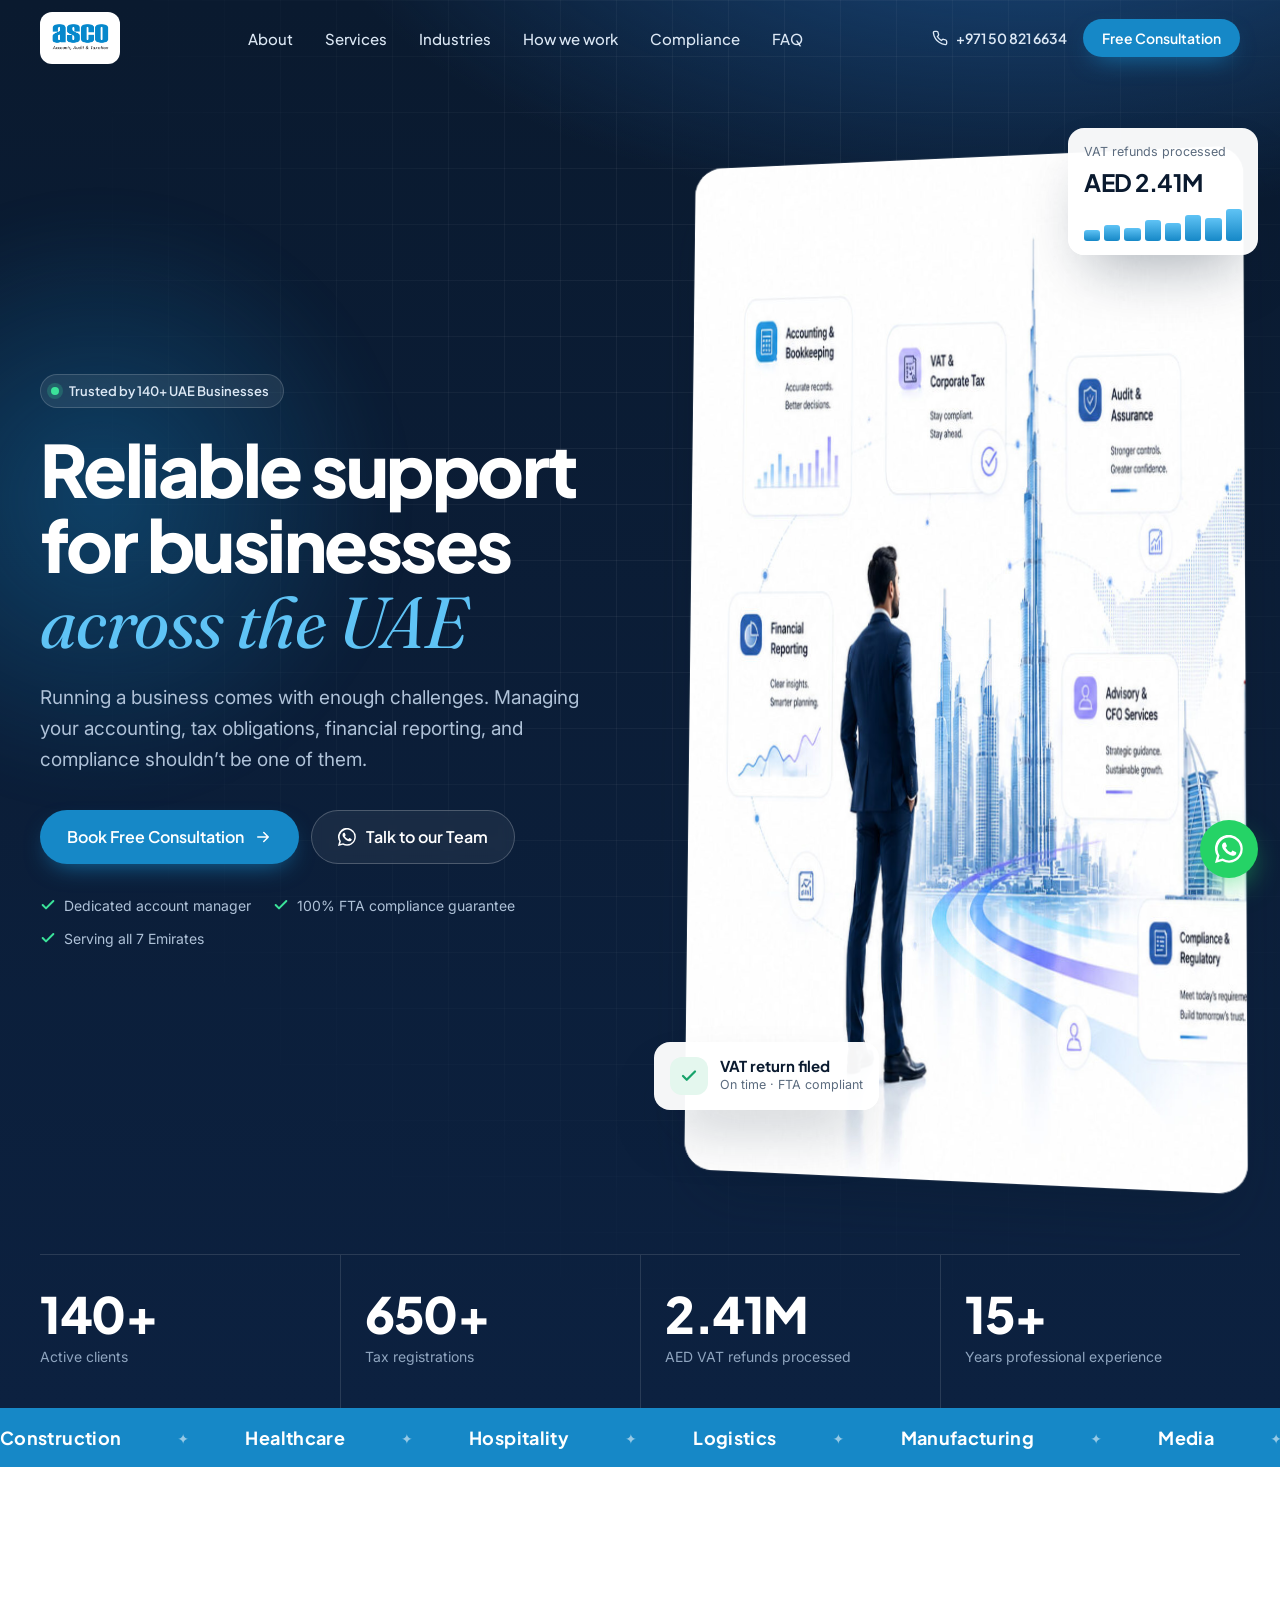
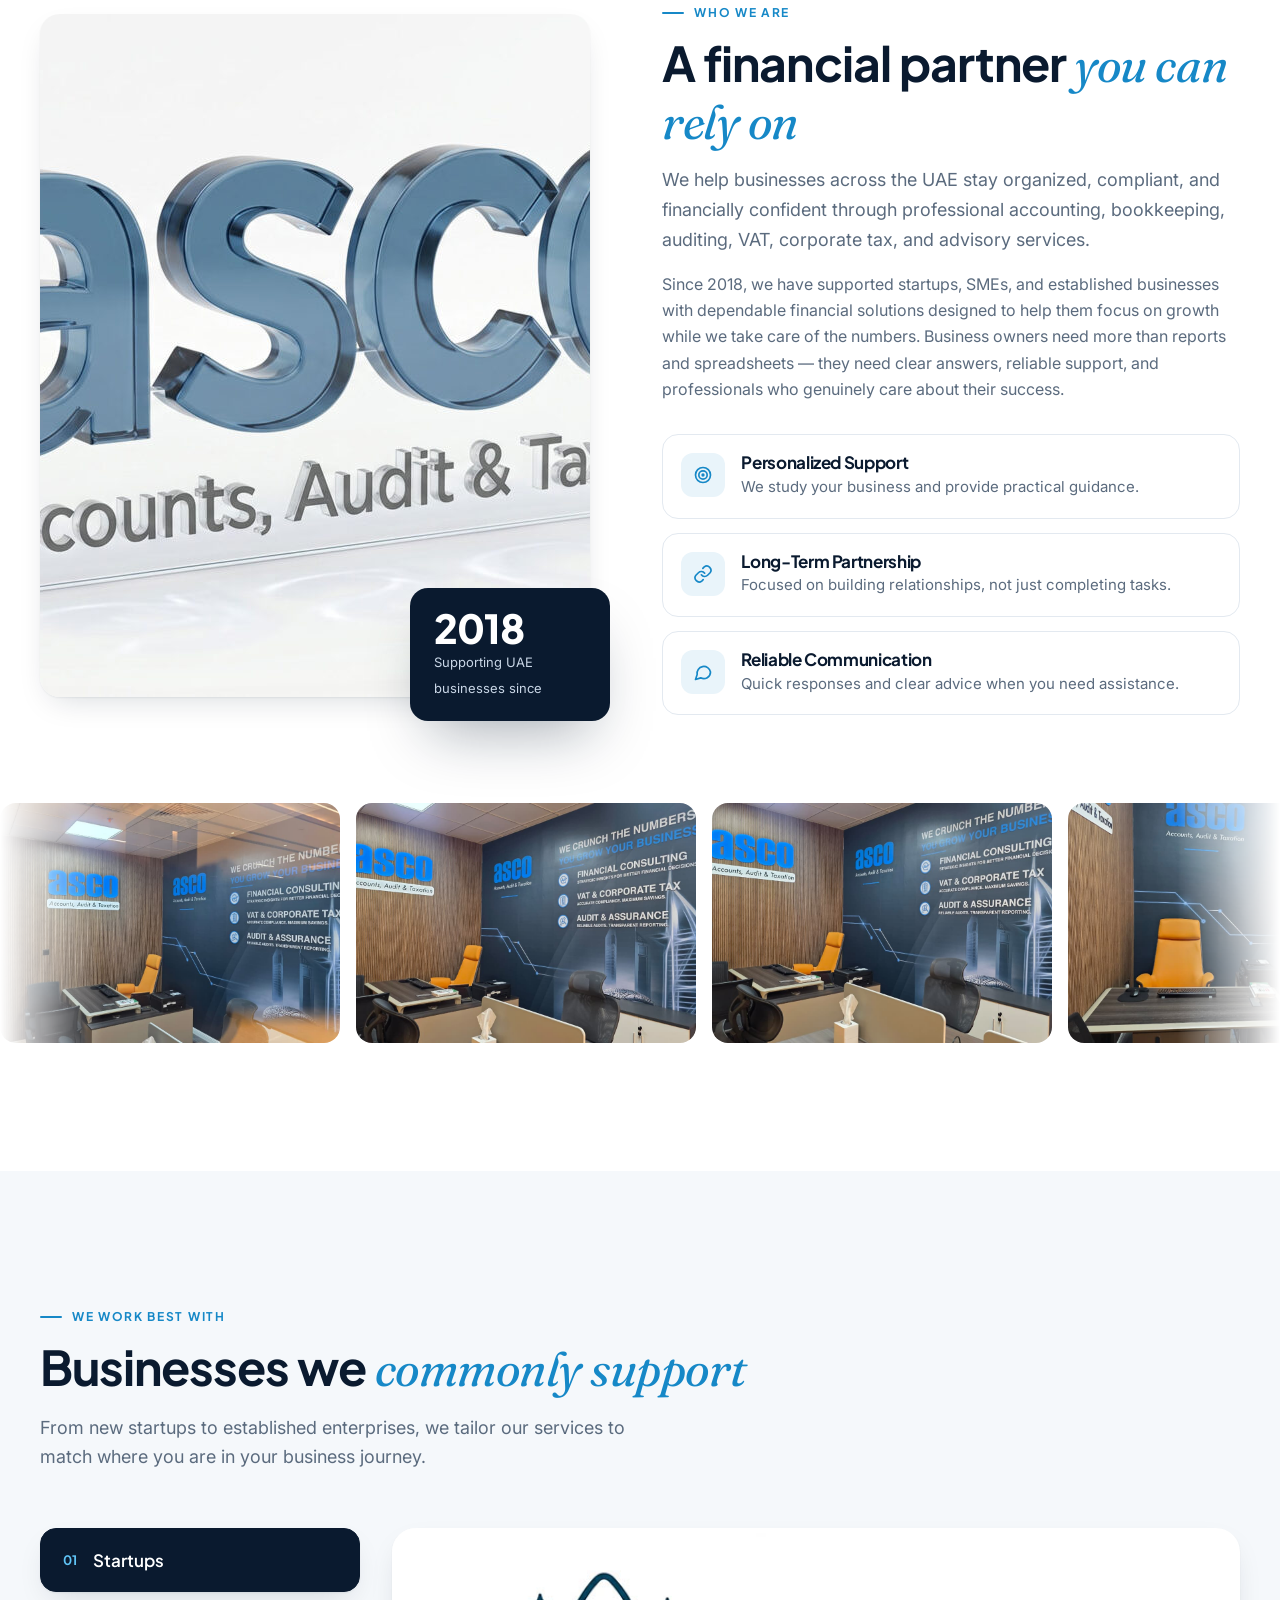
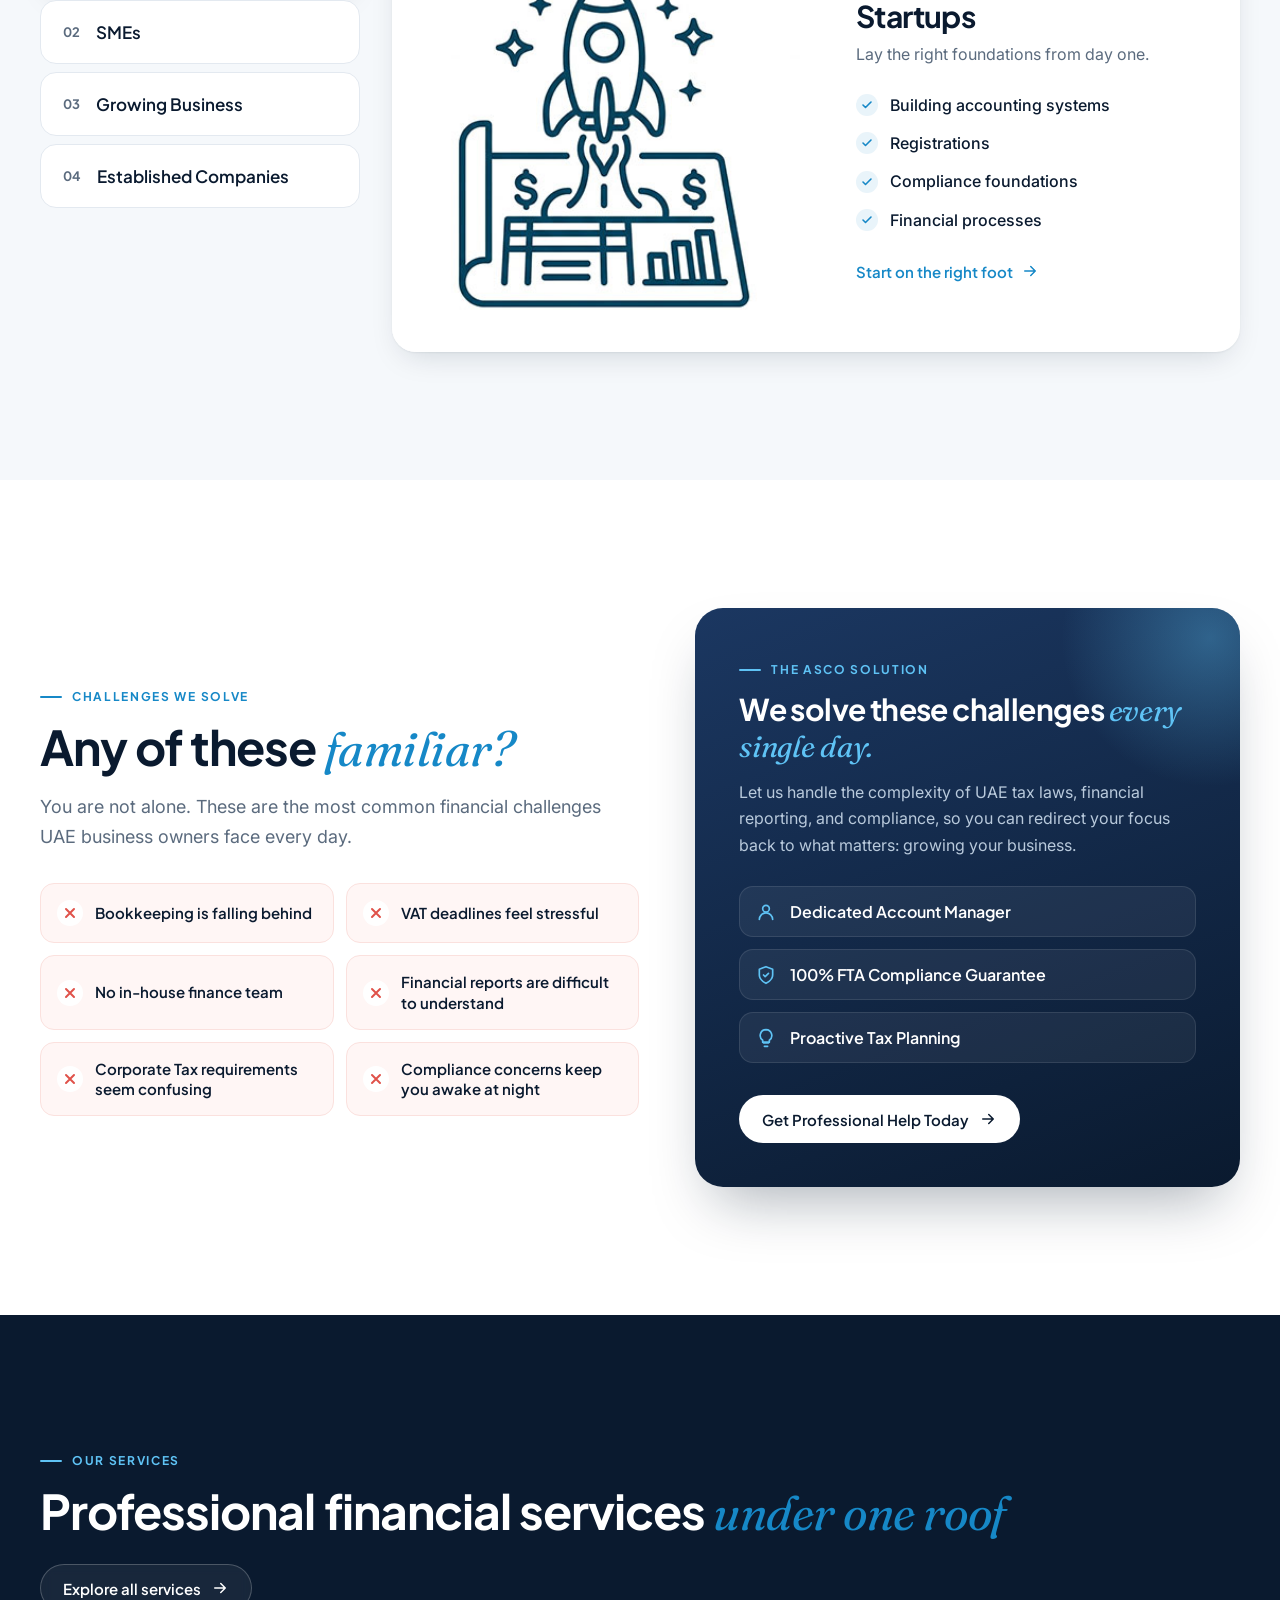
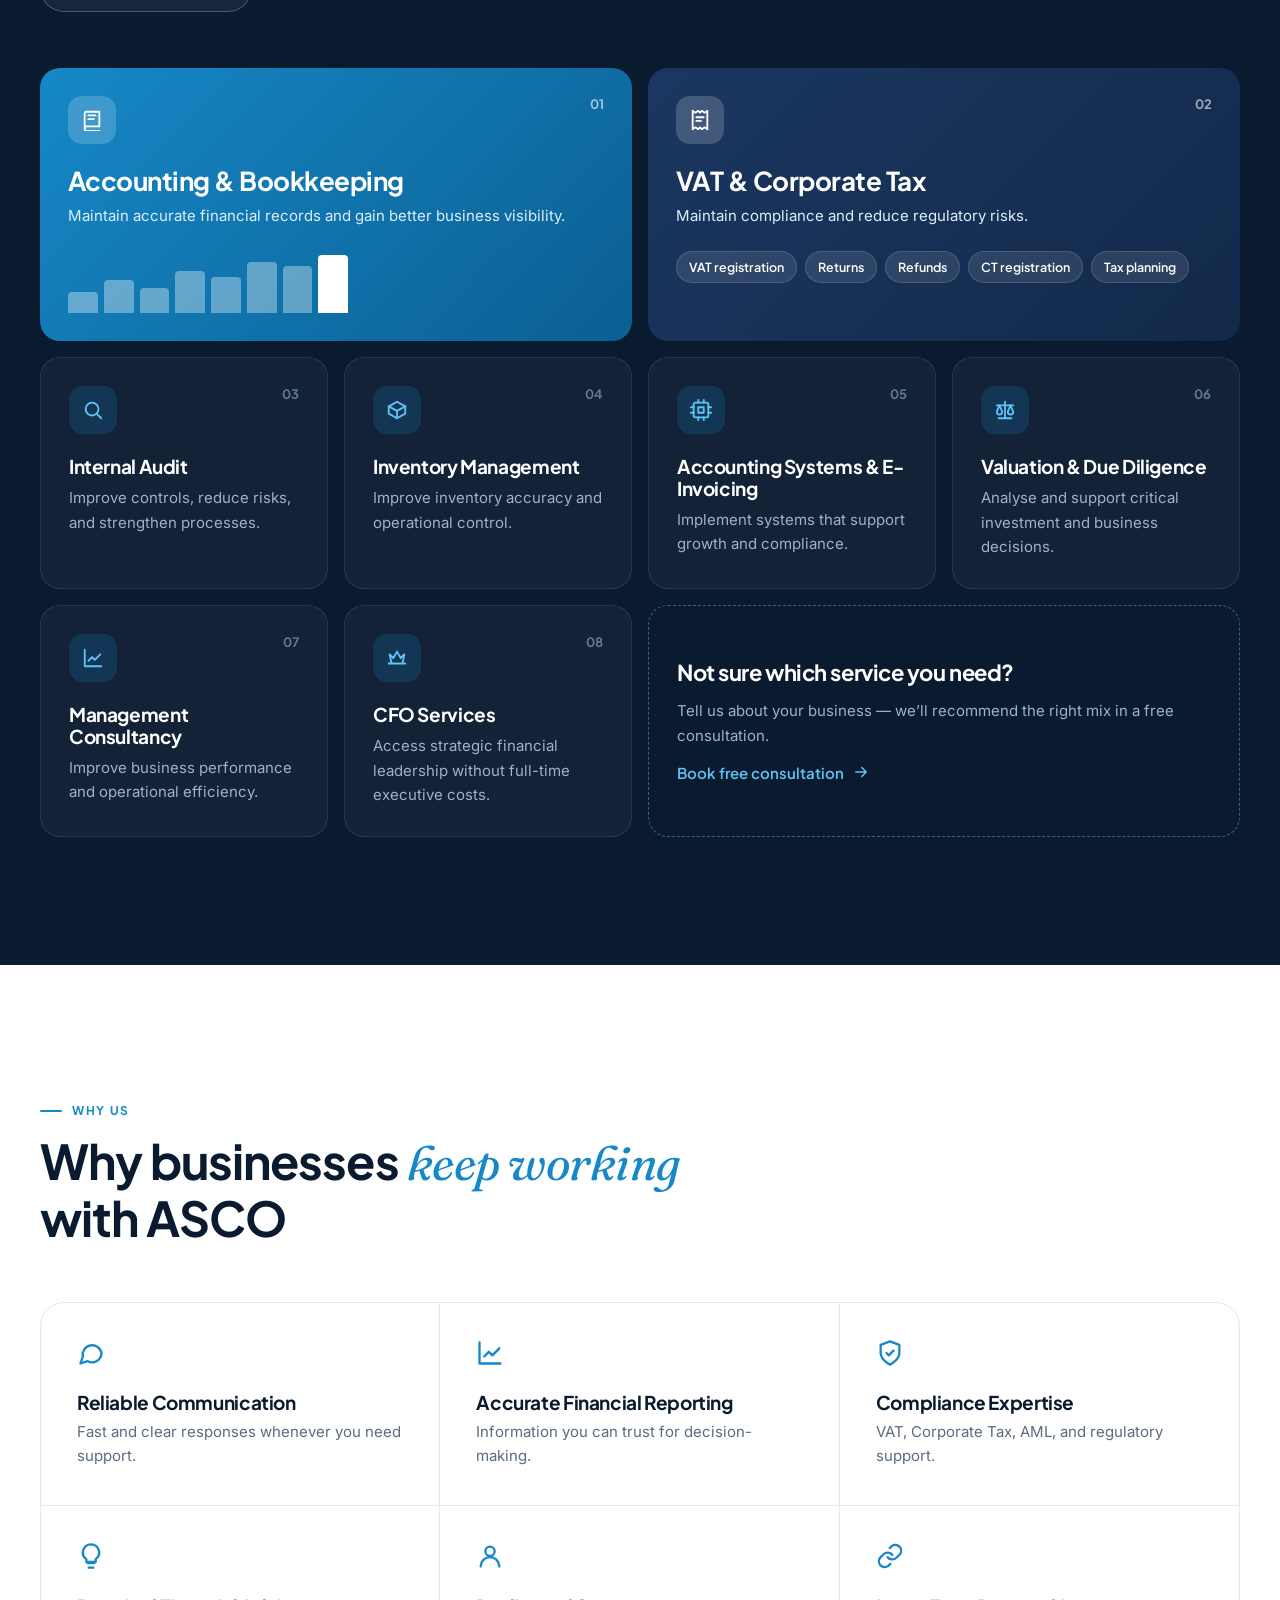
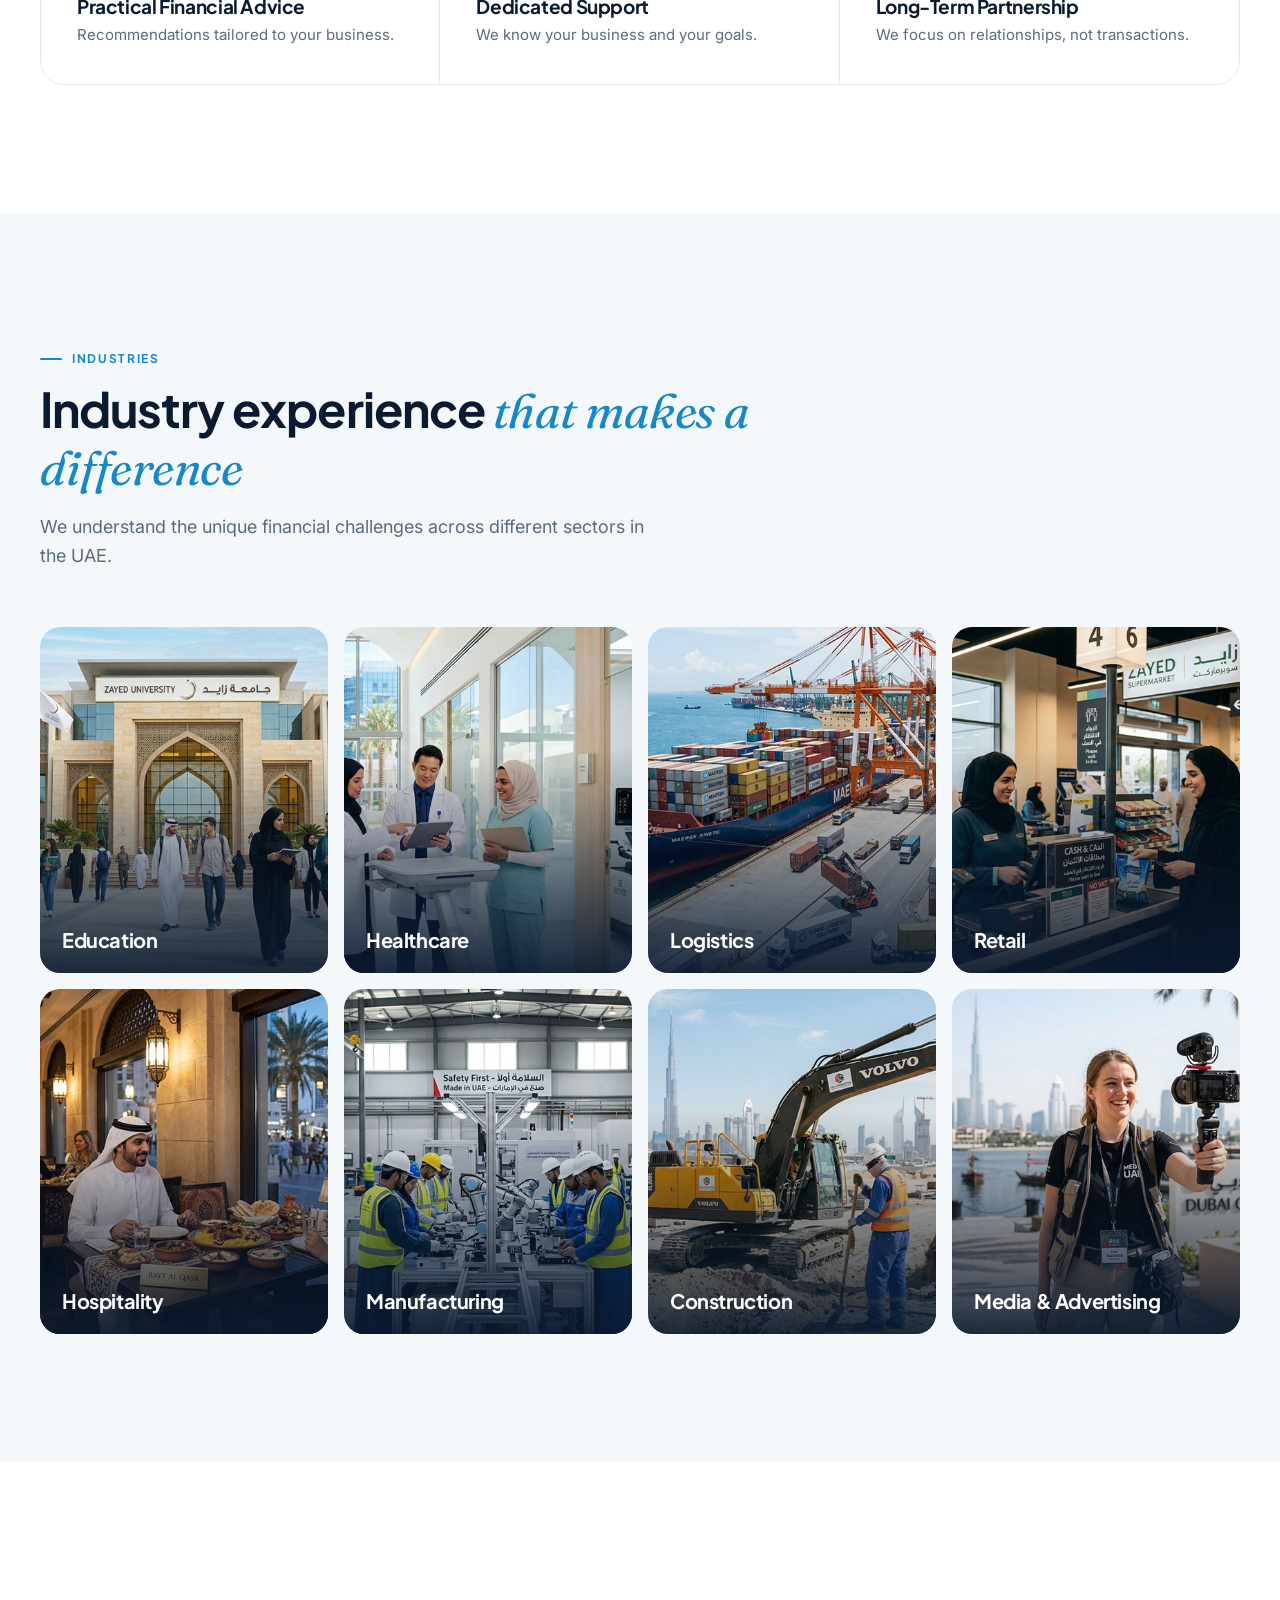
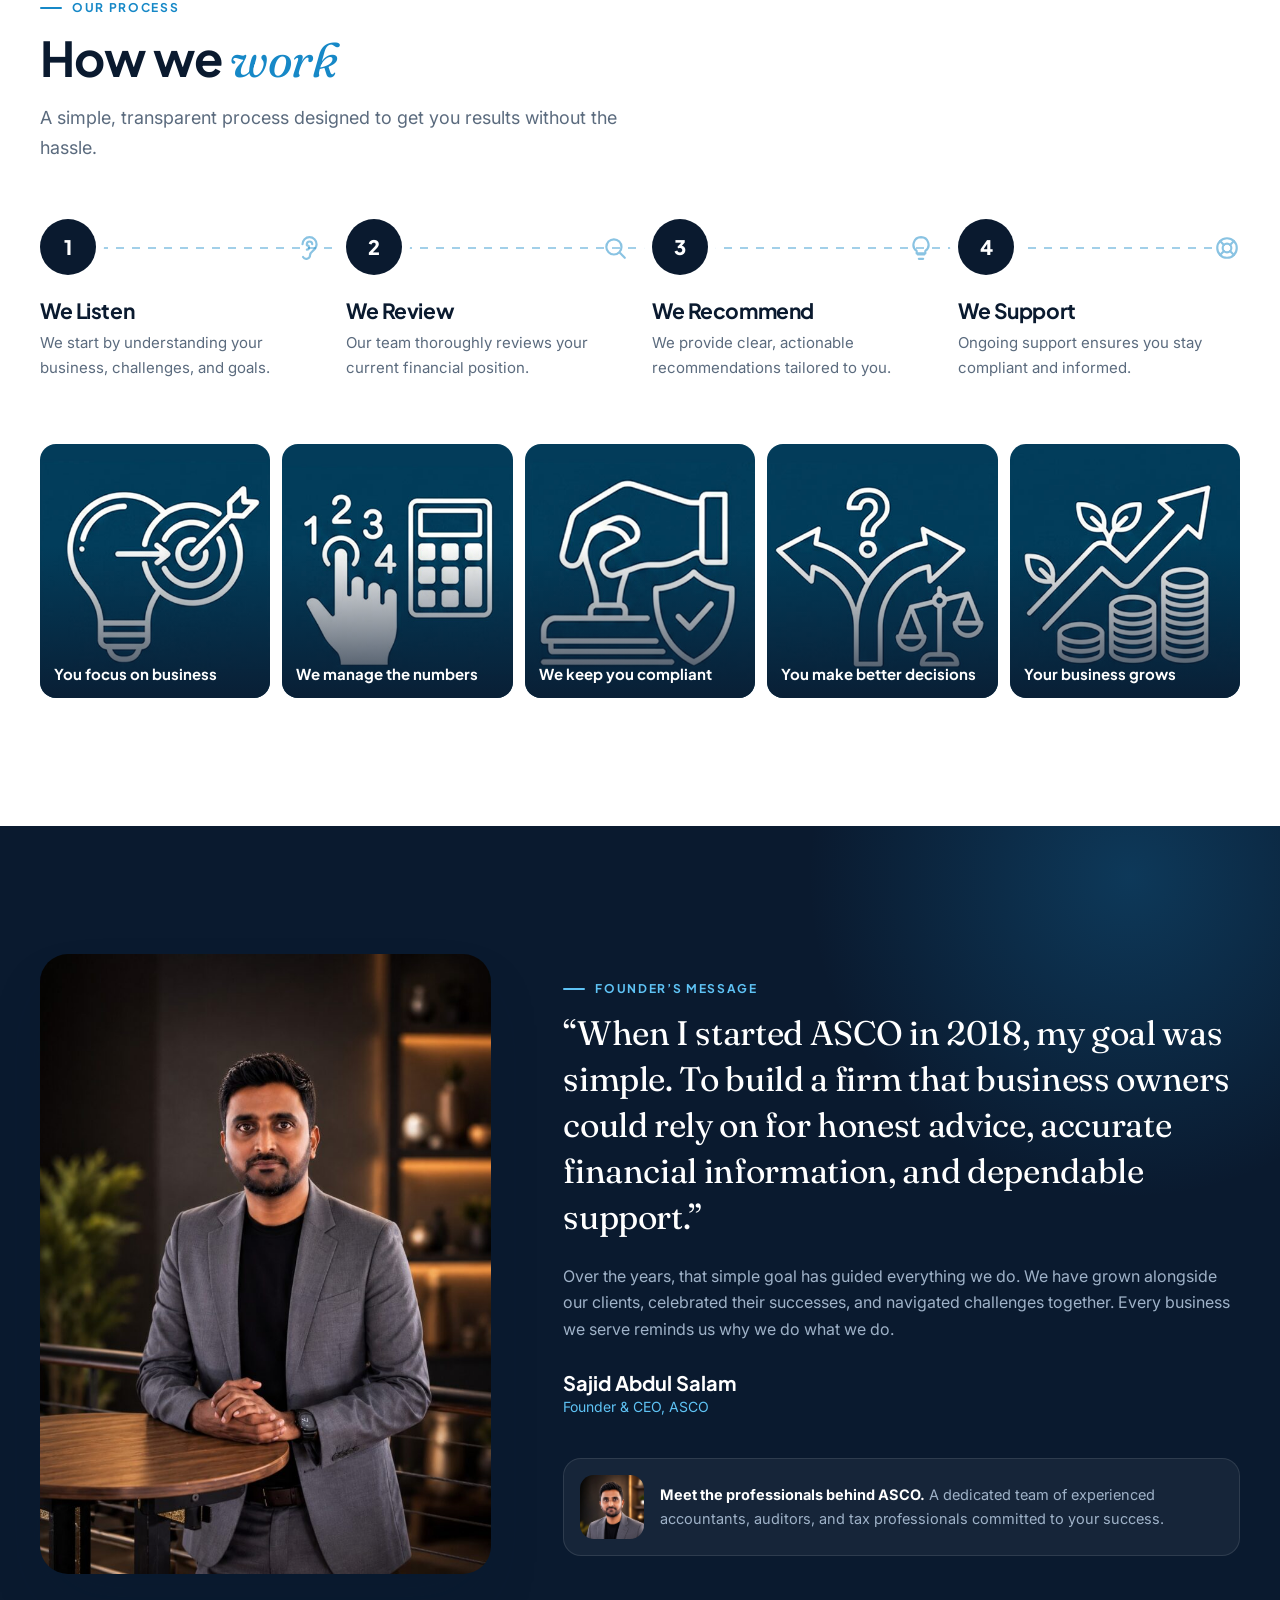
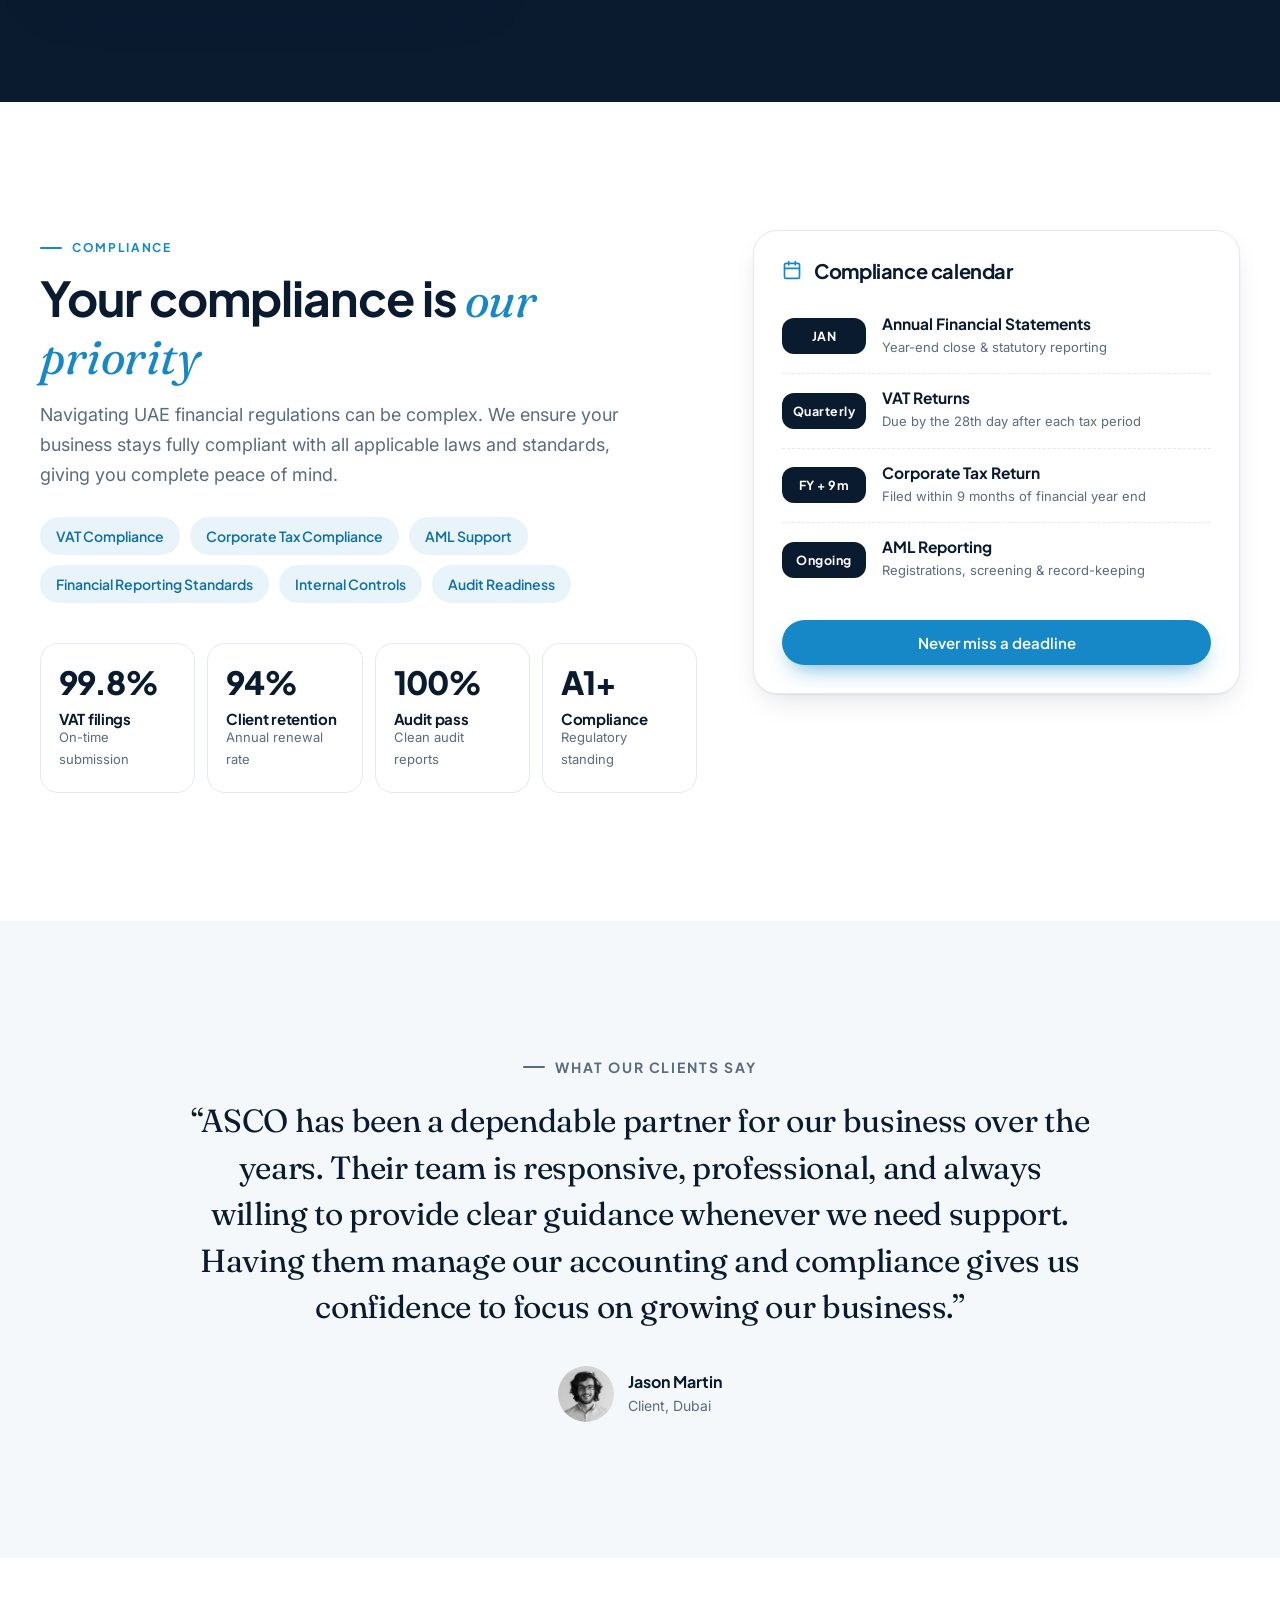
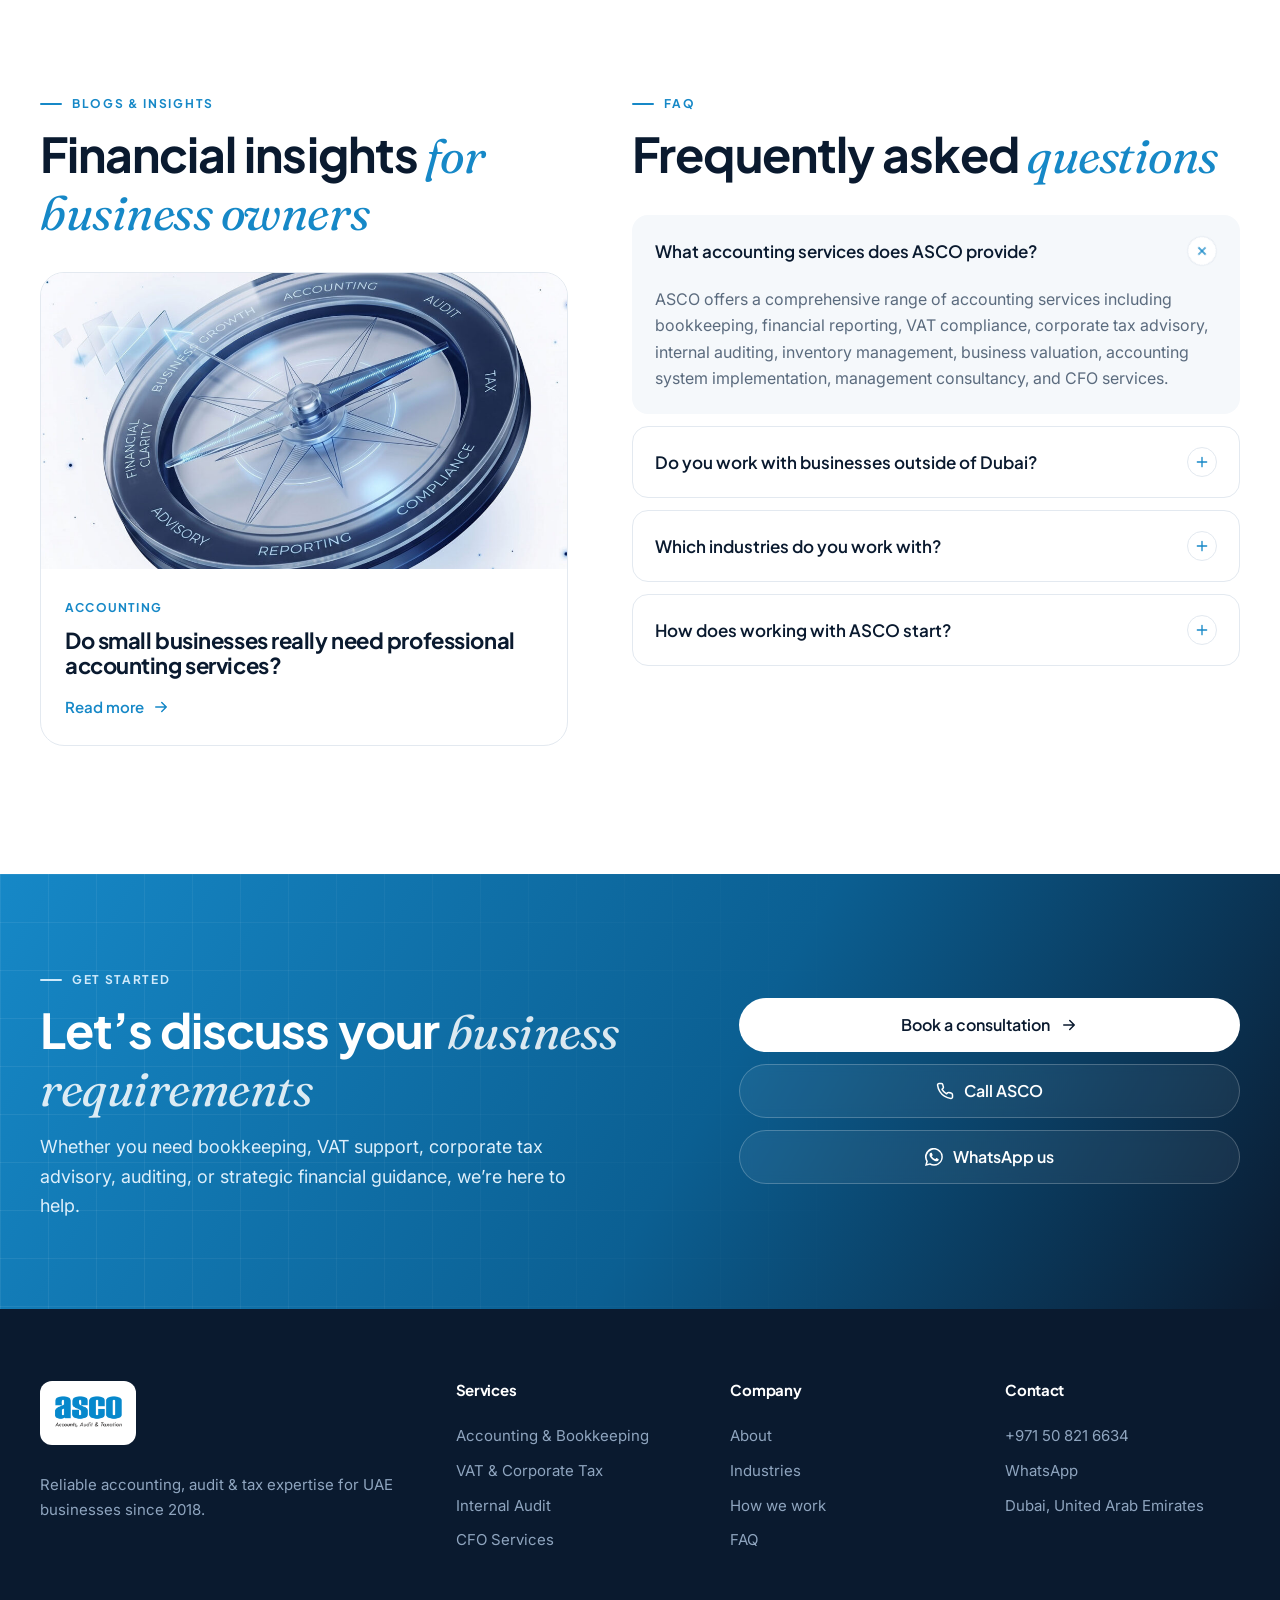
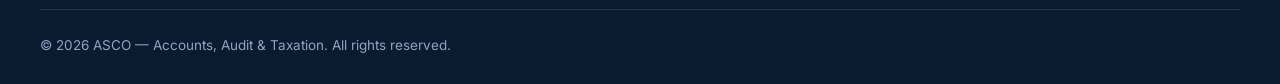
==== index.html @ a31a2485 "ASCO website redesign: initial static build Co-Authored-By: Claude Opus 5.5 <noreply@anthropic.com>" ====
<!doctype html>
<html lang="en">
<head>
<meta charset="utf-8">
<meta name="viewport" content="width=device-width, initial-scale=1">
<title>ASCO — Accounting, Audit &amp; Tax Experts for UAE Businesses</title>
<meta name="description" content="Trusted by 140+ UAE businesses since 2018. ASCO provides accounting, bookkeeping, auditing, VAT, corporate tax, CFO and advisory services across all seven Emirates.">
<meta property="og:title" content="ASCO — Accounting, Audit & Tax Experts for UAE Businesses">
<meta property="og:description" content="Accounting, bookkeeping, auditing, VAT, corporate tax and advisory services for UAE businesses since 2018.">
<meta property="og:image" content="assets/img/Reliable-1024x1024.jpg">
<meta name="theme-color" content="#0A1A2F">
<link rel="icon" href="assets/img/cropped-SQ-LOGO-270x270.png">
<link rel="preconnect" href="https://fonts.googleapis.com">
<link rel="preconnect" href="https://fonts.gstatic.com" crossorigin>
<link href="https://fonts.googleapis.com/css2?family=Fraunces:ital,opsz,wght@0,9..144,500;1,9..144,400;1,9..144,500&family=Inter:wght@400;500;600&family=Plus+Jakarta+Sans:wght@500;600;700;800&display=swap" rel="stylesheet">
<link rel="stylesheet" href="assets/css/styles.css">
<script type="application/ld+json">
{"@context":"https://schema.org","@type":"AccountingService","name":"ASCO — Accounts, Audit & Taxation","url":"https://ascoaudit.com/","logo":"https://ascoaudit.com/wp-content/uploads/2026/05/Asco-Logo.png","telephone":"+971508216634","foundingDate":"2018","areaServed":"United Arab Emirates","address":{"@type":"PostalAddress","addressLocality":"Dubai","addressCountry":"AE"},"founder":{"@type":"Person","name":"Sajid Abdul Salam"}}
</script>
</head>
<body>

<!-- Icon sprite -->
<svg width="0" height="0" style="position:absolute" aria-hidden="true">
  <defs>
    <symbol id="i-arrow" viewBox="0 0 24 24"><path d="M5 12h14M13 6l6 6-6 6"/></symbol>
    <symbol id="i-check" viewBox="0 0 24 24"><path d="M20 6 9 17l-5-5"/></symbol>
    <symbol id="i-x" viewBox="0 0 24 24"><path d="M18 6 6 18M6 6l12 12"/></symbol>
    <symbol id="i-phone" viewBox="0 0 24 24"><path d="M22 16.9v3a2 2 0 0 1-2.2 2 19.8 19.8 0 0 1-8.6-3.1 19.5 19.5 0 0 1-6-6A19.8 19.8 0 0 1 2.1 4.2 2 2 0 0 1 4.1 2h3a2 2 0 0 1 2 1.7c.1.9.4 1.8.7 2.7a2 2 0 0 1-.5 2.1L8 9.8a16 16 0 0 0 6 6l1.3-1.3a2 2 0 0 1 2.1-.4c.9.3 1.8.6 2.7.7a2 2 0 0 1 1.7 2z"/></symbol>
    <symbol id="i-book" viewBox="0 0 24 24"><path d="M4 19.5V5a2 2 0 0 1 2-2h14v16H6.5A2.5 2.5 0 0 0 4 21.5 2.5 2.5 0 0 0 6.5 24H20"/><path d="M8 7h8M8 11h6"/></symbol>
    <symbol id="i-search" viewBox="0 0 24 24"><circle cx="11" cy="11" r="7"/><path d="m21 21-4.3-4.3"/></symbol>
    <symbol id="i-receipt" viewBox="0 0 24 24"><path d="M4 2v20l3-2 3 2 2-2 2 2 3-2 3 2V2l-3 2-3-2-2 2-2-2-3 2z"/><path d="M8 9h8M8 13h5"/></symbol>
    <symbol id="i-box" viewBox="0 0 24 24"><path d="M21 8 12 3 3 8v8l9 5 9-5z"/><path d="m3 8 9 5 9-5M12 13v8"/></symbol>
    <symbol id="i-cpu" viewBox="0 0 24 24"><rect x="4" y="4" width="16" height="16" rx="2"/><rect x="9" y="9" width="6" height="6"/><path d="M9 1v3M15 1v3M9 20v3M15 20v3M1 9h3M1 15h3M20 9h3M20 15h3"/></symbol>
    <symbol id="i-scale" viewBox="0 0 24 24"><path d="M12 3v18M5 21h14M3 7h18"/><path d="m6 7-3 7a3 3 0 0 0 6 0zM18 7l-3 7a3 3 0 0 0 6 0z"/></symbol>
    <symbol id="i-chart" viewBox="0 0 24 24"><path d="M3 3v18h18"/><path d="m7 15 4-4 3 3 6-6"/></symbol>
    <symbol id="i-crown" viewBox="0 0 24 24"><path d="M3 18h18M4 8l4 4 4-7 4 7 4-4-2 10H6z"/></symbol>
    <symbol id="i-chat" viewBox="0 0 24 24"><path d="M21 12a8 8 0 0 1-11.8 7L3 21l2-6A8 8 0 1 1 21 12z"/></symbol>
    <symbol id="i-target" viewBox="0 0 24 24"><circle cx="12" cy="12" r="9"/><circle cx="12" cy="12" r="5"/><circle cx="12" cy="12" r="1"/></symbol>
    <symbol id="i-shield" viewBox="0 0 24 24"><path d="M12 22s8-4 8-10V5l-8-3-8 3v7c0 6 8 10 8 10z"/><path d="m9 12 2 2 4-4"/></symbol>
    <symbol id="i-bulb" viewBox="0 0 24 24"><path d="M9 18h6M10 22h4M12 2a7 7 0 0 0-4 12.7V17h8v-2.3A7 7 0 0 0 12 2z"/></symbol>
    <symbol id="i-user" viewBox="0 0 24 24"><circle cx="12" cy="8" r="4"/><path d="M4 21a8 8 0 0 1 16 0"/></symbol>
    <symbol id="i-link" viewBox="0 0 24 24"><path d="M10 13a5 5 0 0 0 7.5.5l3-3a5 5 0 0 0-7-7l-1.7 1.7"/><path d="M14 11a5 5 0 0 0-7.5-.5l-3 3a5 5 0 0 0 7 7l1.7-1.7"/></symbol>
    <symbol id="i-ear" viewBox="0 0 24 24"><path d="M6 8.5a6.5 6.5 0 1 1 13 0c0 6-6 6-6 10a3.5 3.5 0 0 1-6.5 1.8"/><path d="M15 8.5a2.5 2.5 0 0 0-5 0v1a2 2 0 1 1 0 4"/></symbol>
    <symbol id="i-life" viewBox="0 0 24 24"><circle cx="12" cy="12" r="9"/><circle cx="12" cy="12" r="4"/><path d="m5.6 5.6 3.6 3.6M14.8 14.8l3.6 3.6M14.8 9.2l3.6-3.6M5.6 18.4l3.6-3.6"/></symbol>
    <symbol id="i-calendar" viewBox="0 0 24 24"><rect x="3" y="4" width="18" height="18" rx="2"/><path d="M16 2v4M8 2v4M3 10h18"/></symbol>
    <symbol id="i-plus" viewBox="0 0 24 24"><path d="M12 5v14M5 12h14"/></symbol>
    <symbol id="i-whatsapp" viewBox="0 0 24 24"><path fill="currentColor" stroke="none" d="M17.5 14.4c-.3-.1-1.8-.9-2-1-.3-.1-.5-.1-.7.1-.2.3-.8 1-.9 1.2-.2.2-.3.2-.6.1a8.2 8.2 0 0 1-4.1-3.6c-.3-.5.3-.5.9-1.6.1-.2 0-.4 0-.5l-.9-2.2c-.2-.6-.5-.5-.7-.5h-.6a1.1 1.1 0 0 0-.8.4 3.4 3.4 0 0 0-1.1 2.5 5.9 5.9 0 0 0 1.2 3.1 13.5 13.5 0 0 0 5.2 4.6c1.9.8 2.7.9 3.6.8a3.1 3.1 0 0 0 2-1.4 2.5 2.5 0 0 0 .2-1.4c-.1-.2-.3-.3-.6-.4zM12 21.8a9.8 9.8 0 0 1-5-1.4l-.4-.2-3.7 1 1-3.6-.2-.4A9.8 9.8 0 1 1 12 21.8zm8.4-18.2A11.8 11.8 0 0 0 1.7 17.8L0 24l6.4-1.7A11.8 11.8 0 0 0 23.8 12a11.7 11.7 0 0 0-3.4-8.4z"/></symbol>
  </defs>
</svg>

<a class="skip" href="#main">Skip to content</a>

<!-- ============ NAV ============ -->
<header class="nav" id="nav">
  <div class="container nav__inner">
    <a href="#top" class="nav__logo" aria-label="ASCO home"><img src="assets/img/Asco-Logo.png" alt="ASCO — Accounts, Audit &amp; Taxation" width="120" height="84"></a>
    <nav class="nav__links" aria-label="Primary">
      <a href="#about">About</a>
      <a href="#services">Services</a>
      <a href="#industries">Industries</a>
      <a href="#process">How we work</a>
      <a href="#compliance">Compliance</a>
      <a href="#faq">FAQ</a>
    </nav>
    <div class="nav__cta">
      <a href="tel:+971508216634" class="nav__phone"><svg class="ic"><use href="#i-phone"/></svg>+971 50 821 6634</a>
      <a href="#contact" class="btn btn--primary btn--sm">Free Consultation</a>
      <button class="nav__burger" aria-label="Open menu" aria-expanded="false" aria-controls="mobileMenu"><span></span><span></span></button>
    </div>
  </div>
  <div class="mobile-menu" id="mobileMenu" hidden>
    <a href="#about">About</a><a href="#services">Services</a><a href="#industries">Industries</a><a href="#process">How we work</a><a href="#compliance">Compliance</a><a href="#faq">FAQ</a>
    <a href="#contact" class="btn btn--primary">Book Free Consultation</a>
  </div>
</header>

<main id="main">

<!-- ============ HERO ============ -->
<section class="hero" id="top">
  <div class="hero__glow" aria-hidden="true"></div>
  <div class="hero__grid" aria-hidden="true"></div>
  <div class="container hero__inner">
    <div class="hero__copy">
      <span class="pill pill--dark"><span class="pill__dot"></span>Trusted by 140+ UAE Businesses</span>
      <h1 class="hero__title">Reliable support for businesses <em>across the UAE</em></h1>
      <p class="hero__lead">Running a business comes with enough challenges. Managing your accounting, tax obligations, financial reporting, and compliance shouldn’t be one of them.</p>
      <div class="hero__actions">
        <a href="#contact" class="btn btn--primary btn--lg">Book Free Consultation <svg class="ic"><use href="#i-arrow"/></svg></a>
        <a href="https://wa.me/971508216634" class="btn btn--ghost btn--lg" target="_blank" rel="noopener"><svg class="ic ic--fill"><use href="#i-whatsapp"/></svg>Talk to our Team</a>
      </div>
      <ul class="hero__ticks">
        <li><svg class="ic"><use href="#i-check"/></svg>Dedicated account manager</li>
        <li><svg class="ic"><use href="#i-check"/></svg>100% FTA compliance guarantee</li>
        <li><svg class="ic"><use href="#i-check"/></svg>Serving all 7 Emirates</li>
      </ul>
    </div>
    <div class="hero__visual">
      <div class="hero__frame">
        <img src="assets/img/Reliable-1024x1024.jpg" alt="ASCO services — accounting, VAT & corporate tax, audit, reporting, advisory and compliance — around the Dubai skyline" width="1024" height="1024">
      </div>
      <div class="float-card float-card--a">
        <span class="float-card__icon float-card__icon--green"><svg class="ic"><use href="#i-check"/></svg></span>
        <div><strong>VAT return filed</strong><small>On time · FTA compliant</small></div>
      </div>
      <div class="float-card float-card--b">
        <small>VAT refunds processed</small>
        <strong class="float-card__big">AED 2.41M</strong>
        <div class="spark" aria-hidden="true"><i style="--h:30%"></i><i style="--h:45%"></i><i style="--h:38%"></i><i style="--h:60%"></i><i style="--h:52%"></i><i style="--h:74%"></i><i style="--h:68%"></i><i style="--h:92%"></i></div>
      </div>
    </div>
  </div>

  <div class="container">
    <dl class="stats">
      <div class="stat"><dt>Active clients</dt><dd><span data-count="140">140</span>+</dd></div>
      <div class="stat"><dt>Tax registrations</dt><dd><span data-count="650">650</span>+</dd></div>
      <div class="stat"><dt>AED VAT refunds processed</dt><dd><span data-count="2.41" data-decimals="2">2.41</span>M</dd></div>
      <div class="stat"><dt>Years professional experience</dt><dd><span data-count="15">15</span>+</dd></div>
    </dl>
  </div>
</section>

<!-- ============ MARQUEE ============ -->
<div class="marquee" aria-label="Industries we serve">
  <div class="marquee__track">
    <span>Construction</span><span>Healthcare</span><span>Hospitality</span><span>Logistics</span><span>Manufacturing</span><span>Media</span><span>Retail</span><span>Education</span>
    <span aria-hidden="true">Construction</span><span aria-hidden="true">Healthcare</span><span aria-hidden="true">Hospitality</span><span aria-hidden="true">Logistics</span><span aria-hidden="true">Manufacturing</span><span aria-hidden="true">Media</span><span aria-hidden="true">Retail</span><span aria-hidden="true">Education</span>
  </div>
</div>

<!-- ============ ABOUT ============ -->
<section class="section" id="about">
  <div class="container about">
    <div class="about__media reveal">
      <img class="about__main" src="assets/img/Asco-3d-1024x683.jpg" alt="ASCO office" width="1024" height="683" loading="lazy">
      <div class="about__badge"><strong>2018</strong><span>Supporting UAE businesses since</span></div>
    </div>
    <div class="about__copy reveal">
      <span class="eyebrow">Who we are</span>
      <h2 class="h2">A financial partner <em>you can rely on</em></h2>
      <p class="lead">We help businesses across the UAE stay organized, compliant, and financially confident through professional accounting, bookkeeping, auditing, VAT, corporate tax, and advisory services.</p>
      <p>Since 2018, we have supported startups, SMEs, and established businesses with dependable financial solutions designed to help them focus on growth while we take care of the numbers. Business owners need more than reports and spreadsheets — they need clear answers, reliable support, and professionals who genuinely care about their success.</p>
      <ul class="pillars">
        <li><span class="pillars__ic"><svg class="ic"><use href="#i-target"/></svg></span><div><h3>Personalized Support</h3><p>We study your business and provide practical guidance.</p></div></li>
        <li><span class="pillars__ic"><svg class="ic"><use href="#i-link"/></svg></span><div><h3>Long-Term Partnership</h3><p>Focused on building relationships, not just completing tasks.</p></div></li>
        <li><span class="pillars__ic"><svg class="ic"><use href="#i-chat"/></svg></span><div><h3>Reliable Communication</h3><p>Quick responses and clear advice when you need assistance.</p></div></li>
      </ul>
    </div>
  </div>

  <div class="gallery" aria-label="Inside the ASCO office">
    <div class="gallery__track">
      <img src="assets/img/Asco-UAE-Accountancy-Office-9.jpeg" alt="ASCO UAE accountancy office" loading="lazy">
      <img src="assets/img/Asco-UAE-Accountancy-Office-11.jpeg" alt="ASCO UAE accountancy office" loading="lazy">
      <img src="assets/img/Asco-UAE-Accountancy-Office-13.jpeg" alt="ASCO UAE accountancy office" loading="lazy">
      <img src="assets/img/Asco-UAE-Accountancy-Office-1.jpeg" alt="ASCO UAE accountancy office" loading="lazy">
      <img src="assets/img/Asco-UAE-Accountancy-Office-2.jpeg" alt="ASCO UAE accountancy office" loading="lazy">
      <img src="assets/img/Asco-UAE-Accountancy-Office-4.jpeg" alt="ASCO UAE accountancy office" loading="lazy">
      <img src="assets/img/Asco-UAE-Accountancy-Office-5.jpeg" alt="ASCO UAE accountancy office" loading="lazy">
      <img src="assets/img/Asco-UAE-Accountancy-Office-6.jpeg" alt="ASCO UAE accountancy office" loading="lazy">
      <img src="assets/img/Asco-UAE-Accountancy-Office-9.jpeg" alt="" aria-hidden="true" loading="lazy">
      <img src="assets/img/Asco-UAE-Accountancy-Office-11.jpeg" alt="" aria-hidden="true" loading="lazy">
      <img src="assets/img/Asco-UAE-Accountancy-Office-13.jpeg" alt="" aria-hidden="true" loading="lazy">
      <img src="assets/img/Asco-UAE-Accountancy-Office-1.jpeg" alt="" aria-hidden="true" loading="lazy">
      <img src="assets/img/Asco-UAE-Accountancy-Office-2.jpeg" alt="" aria-hidden="true" loading="lazy">
      <img src="assets/img/Asco-UAE-Accountancy-Office-4.jpeg" alt="" aria-hidden="true" loading="lazy">
      <img src="assets/img/Asco-UAE-Accountancy-Office-5.jpeg" alt="" aria-hidden="true" loading="lazy">
      <img src="assets/img/Asco-UAE-Accountancy-Office-6.jpeg" alt="" aria-hidden="true" loading="lazy">
    </div>
  </div>
</section>

<!-- ============ STAGES (tabs) ============ -->
<section class="section section--tint" id="stages">
  <div class="container">
    <div class="section-head reveal">
      <span class="eyebrow">We work best with</span>
      <h2 class="h2">Businesses we <em>commonly support</em></h2>
      <p class="lead">From new startups to established enterprises, we tailor our services to match where you are in your business journey.</p>
    </div>
    <div class="stages reveal">
      <div class="stages__tabs" role="tablist" aria-label="Business stage">
        <button role="tab" aria-selected="true" aria-controls="st-1" id="tab-1"><span>01</span>Startups</button>
        <button role="tab" aria-selected="false" aria-controls="st-2" id="tab-2" tabindex="-1"><span>02</span>SMEs</button>
        <button role="tab" aria-selected="false" aria-controls="st-3" id="tab-3" tabindex="-1"><span>03</span>Growing Business</button>
        <button role="tab" aria-selected="false" aria-controls="st-4" id="tab-4" tabindex="-1"><span>04</span>Established Companies</button>
      </div>
      <div class="stages__panels">
        <div class="stage" role="tabpanel" id="st-1" aria-labelledby="tab-1">
          <img src="assets/img/S1.jpg" alt="" loading="lazy">
          <div class="stage__body"><h3>Startups</h3><p>Lay the right foundations from day one.</p>
            <ul class="checklist"><li>Building accounting systems</li><li>Registrations</li><li>Compliance foundations</li><li>Financial processes</li></ul>
            <a href="#contact" class="link-arrow">Start on the right foot <svg class="ic"><use href="#i-arrow"/></svg></a></div>
        </div>
        <div class="stage" role="tabpanel" id="st-2" aria-labelledby="tab-2" hidden>
          <img src="assets/img/S2.jpg" alt="" loading="lazy">
          <div class="stage__body"><h3>SMEs</h3><p>Keep the day-to-day accurate and compliant.</p>
            <ul class="checklist"><li>Bookkeeping</li><li>VAT</li><li>Financial reporting</li><li>Business advisory</li></ul>
            <a href="#contact" class="link-arrow">Talk to an advisor <svg class="ic"><use href="#i-arrow"/></svg></a></div>
        </div>
        <div class="stage" role="tabpanel" id="st-3" aria-labelledby="tab-3" hidden>
          <img src="assets/img/S3.jpg" alt="" loading="lazy">
          <div class="stage__body"><h3>Growing Business</h3><p>Visibility and control as you scale.</p>
            <ul class="checklist"><li>Management reporting</li><li>Internal controls</li><li>Forecasting</li><li>CFO support</li></ul>
            <a href="#contact" class="link-arrow">Plan your growth <svg class="ic"><use href="#i-arrow"/></svg></a></div>
        </div>
        <div class="stage" role="tabpanel" id="st-4" aria-labelledby="tab-4" hidden>
          <img src="assets/img/FIn-part-1024x1024.jpg" alt="" loading="lazy">
          <div class="stage__body"><h3>Established Companies</h3><p>Assurance and strategy at enterprise level.</p>
            <ul class="checklist"><li>Audits</li><li>Due diligence</li><li>Tax planning</li><li>Strategic financial consulting</li></ul>
            <a href="#contact" class="link-arrow">Speak to our partners <svg class="ic"><use href="#i-arrow"/></svg></a></div>
        </div>
      </div>
    </div>
  </div>
</section>

<!-- ============ CHALLENGES ============ -->
<section class="section" id="challenges">
  <div class="container challenges">
    <div class="challenges__list reveal">
      <span class="eyebrow">Challenges we solve</span>
      <h2 class="h2">Any of these <em>familiar?</em></h2>
      <p class="lead">You are not alone. These are the most common financial challenges UAE business owners face every day.</p>
      <ul class="pains">
        <li><svg class="ic"><use href="#i-x"/></svg>Bookkeeping is falling behind</li>
        <li><svg class="ic"><use href="#i-x"/></svg>VAT deadlines feel stressful</li>
        <li><svg class="ic"><use href="#i-x"/></svg>No in-house finance team</li>
        <li><svg class="ic"><use href="#i-x"/></svg>Financial reports are difficult to understand</li>
        <li><svg class="ic"><use href="#i-x"/></svg>Corporate Tax requirements seem confusing</li>
        <li><svg class="ic"><use href="#i-x"/></svg>Compliance concerns keep you awake at night</li>
      </ul>
    </div>
    <div class="solution reveal">
      <span class="eyebrow eyebrow--light">The ASCO solution</span>
      <h3>We solve these challenges <em>every single day.</em></h3>
      <p>Let us handle the complexity of UAE tax laws, financial reporting, and compliance, so you can redirect your focus back to what matters: growing your business.</p>
      <ul class="solution__list">
        <li><svg class="ic"><use href="#i-user"/></svg>Dedicated Account Manager</li>
        <li><svg class="ic"><use href="#i-shield"/></svg>100% FTA Compliance Guarantee</li>
        <li><svg class="ic"><use href="#i-bulb"/></svg>Proactive Tax Planning</li>
      </ul>
      <a href="#contact" class="btn btn--light">Get Professional Help Today <svg class="ic"><use href="#i-arrow"/></svg></a>
    </div>
  </div>
</section>

<!-- ============ SERVICES ============ -->
<section class="section section--dark" id="services">
  <div class="container">
    <div class="section-head section-head--split reveal">
      <div>
        <span class="eyebrow eyebrow--light">Our services</span>
        <h2 class="h2">Professional financial services <em>under one roof</em></h2>
      </div>
      <a href="https://ascoaudit.com/services/" class="btn btn--ghost">Explore all services <svg class="ic"><use href="#i-arrow"/></svg></a>
    </div>
    <div class="bento">
      <article class="svc svc--feature reveal">
        <span class="svc__ic"><svg class="ic"><use href="#i-book"/></svg></span>
        <span class="svc__num">01</span>
        <h3>Accounting &amp; Bookkeeping</h3>
        <p>Maintain accurate financial records and gain better business visibility.</p>
        <div class="svc__chart" aria-hidden="true"><i style="--h:35%"></i><i style="--h:55%"></i><i style="--h:42%"></i><i style="--h:70%"></i><i style="--h:60%"></i><i style="--h:85%"></i><i style="--h:78%"></i><i style="--h:96%"></i></div>
      </article>
      <article class="svc svc--feature svc--alt reveal">
        <span class="svc__ic"><svg class="ic"><use href="#i-receipt"/></svg></span>
        <span class="svc__num">02</span>
        <h3>VAT &amp; Corporate Tax</h3>
        <p>Maintain compliance and reduce regulatory risks.</p>
        <div class="svc__tags"><span>VAT registration</span><span>Returns</span><span>Refunds</span><span>CT registration</span><span>Tax planning</span></div>
      </article>
      <article class="svc reveal"><span class="svc__ic"><svg class="ic"><use href="#i-search"/></svg></span><span class="svc__num">03</span><h3>Internal Audit</h3><p>Improve controls, reduce risks, and strengthen processes.</p></article>
      <article class="svc reveal"><span class="svc__ic"><svg class="ic"><use href="#i-box"/></svg></span><span class="svc__num">04</span><h3>Inventory Management</h3><p>Improve inventory accuracy and operational control.</p></article>
      <article class="svc reveal"><span class="svc__ic"><svg class="ic"><use href="#i-cpu"/></svg></span><span class="svc__num">05</span><h3>Accounting Systems &amp; E-Invoicing</h3><p>Implement systems that support growth and compliance.</p></article>
      <article class="svc reveal"><span class="svc__ic"><svg class="ic"><use href="#i-scale"/></svg></span><span class="svc__num">06</span><h3>Valuation &amp; Due Diligence</h3><p>Analyse and support critical investment and business decisions.</p></article>
      <article class="svc reveal"><span class="svc__ic"><svg class="ic"><use href="#i-chart"/></svg></span><span class="svc__num">07</span><h3>Management Consultancy</h3><p>Improve business performance and operational efficiency.</p></article>
      <article class="svc reveal"><span class="svc__ic"><svg class="ic"><use href="#i-crown"/></svg></span><span class="svc__num">08</span><h3>CFO Services</h3><p>Access strategic financial leadership without full-time executive costs.</p></article>
      <a href="#contact" class="svc svc--cta reveal"><h3>Not sure which service you need?</h3><p>Tell us about your business — we’ll recommend the right mix in a free consultation.</p><span class="link-arrow" style="color:var(--sky)">Book free consultation <svg class="ic"><use href="#i-arrow"/></svg></span></a>
    </div>
  </div>
</section>

<!-- ============ WHY ASCO ============ -->
<section class="section" id="why">
  <div class="container">
    <div class="section-head reveal">
      <span class="eyebrow">Why us</span>
      <h2 class="h2">Why businesses <em>keep working</em> with ASCO</h2>
    </div>
    <div class="why">
      <div class="why__item reveal"><svg class="ic"><use href="#i-chat"/></svg><h3>Reliable Communication</h3><p>Fast and clear responses whenever you need support.</p></div>
      <div class="why__item reveal"><svg class="ic"><use href="#i-chart"/></svg><h3>Accurate Financial Reporting</h3><p>Information you can trust for decision-making.</p></div>
      <div class="why__item reveal"><svg class="ic"><use href="#i-shield"/></svg><h3>Compliance Expertise</h3><p>VAT, Corporate Tax, AML, and regulatory support.</p></div>
      <div class="why__item reveal"><svg class="ic"><use href="#i-bulb"/></svg><h3>Practical Financial Advice</h3><p>Recommendations tailored to your business.</p></div>
      <div class="why__item reveal"><svg class="ic"><use href="#i-user"/></svg><h3>Dedicated Support</h3><p>We know your business and your goals.</p></div>
      <div class="why__item reveal"><svg class="ic"><use href="#i-link"/></svg><h3>Long-Term Partnership</h3><p>We focus on relationships, not transactions.</p></div>
    </div>
  </div>
</section>

<!-- ============ INDUSTRIES ============ -->
<section class="section section--tint" id="industries">
  <div class="container">
    <div class="section-head reveal">
      <span class="eyebrow">Industries</span>
      <h2 class="h2">Industry experience <em>that makes a difference</em></h2>
      <p class="lead">We understand the unique financial challenges across different sectors in the UAE.</p>
    </div>
    <div class="industries">
      <figure class="ind reveal"><img src="assets/img/A-univ.jpg" alt="" loading="lazy"><figcaption><h3>Education</h3><p>Schools, universities, and training centers</p></figcaption></figure>
      <figure class="ind reveal"><img src="assets/img/AHealth.jpg" alt="" loading="lazy"><figcaption><h3>Healthcare</h3><p>Clinics, hospitals, and medical practices</p></figcaption></figure>
      <figure class="ind reveal"><img src="assets/img/Logistics.jpg" alt="" loading="lazy"><figcaption><h3>Logistics</h3><p>Shipping, freight, and supply chain</p></figcaption></figure>
      <figure class="ind reveal"><img src="assets/img/ASupermarket.jpg" alt="" loading="lazy"><figcaption><h3>Retail</h3><p>Stores, e-commerce, and wholesale</p></figcaption></figure>
      <figure class="ind reveal"><img src="assets/img/ACafe.jpg" alt="" loading="lazy"><figcaption><h3>Hospitality</h3><p>Hotels, restaurants, and tourism</p></figcaption></figure>
      <figure class="ind reveal"><img src="assets/img/AFactory2.jpg" alt="" loading="lazy"><figcaption><h3>Manufacturing</h3><p>Production and industrial operations</p></figcaption></figure>
      <figure class="ind reveal"><img src="assets/img/AConstruction.jpg" alt="" loading="lazy"><figcaption><h3>Construction</h3><p>Builders, contractors, and developers</p></figcaption></figure>
      <figure class="ind reveal"><img src="assets/img/AMedia.jpg" alt="" loading="lazy"><figcaption><h3>Media &amp; Advertising</h3><p>Creative agencies and production houses</p></figcaption></figure>
    </div>
  </div>
</section>

<!-- ============ PROCESS ============ -->
<section class="section" id="process">
  <div class="container">
    <div class="section-head reveal">
      <span class="eyebrow">Our process</span>
      <h2 class="h2">How we <em>work</em></h2>
      <p class="lead">A simple, transparent process designed to get you results without the hassle.</p>
    </div>
    <ol class="steps">
      <li class="step reveal"><span class="step__n">1</span><svg class="ic"><use href="#i-ear"/></svg><h3>We Listen</h3><p>We start by understanding your business, challenges, and goals.</p></li>
      <li class="step reveal"><span class="step__n">2</span><svg class="ic"><use href="#i-search"/></svg><h3>We Review</h3><p>Our team thoroughly reviews your current financial position.</p></li>
      <li class="step reveal"><span class="step__n">3</span><svg class="ic"><use href="#i-bulb"/></svg><h3>We Recommend</h3><p>We provide clear, actionable recommendations tailored to you.</p></li>
      <li class="step reveal"><span class="step__n">4</span><svg class="ic"><use href="#i-life"/></svg><h3>We Support</h3><p>Ongoing support ensures you stay compliant and informed.</p></li>
    </ol>
    <div class="outcomes reveal" aria-label="What that means for you">
      <figure><img src="assets/img/G1.jpg" alt="" loading="lazy"><figcaption>You focus on business</figcaption></figure>
      <figure><img src="assets/img/G2.jpg" alt="" loading="lazy"><figcaption>We manage the numbers</figcaption></figure>
      <figure><img src="assets/img/G3.jpg" alt="" loading="lazy"><figcaption>We keep you compliant</figcaption></figure>
      <figure><img src="assets/img/G4.jpg" alt="" loading="lazy"><figcaption>You make better decisions</figcaption></figure>
      <figure><img src="assets/img/G5.jpg" alt="" loading="lazy"><figcaption>Your business grows</figcaption></figure>
    </div>
  </div>
</section>

<!-- ============ FOUNDER ============ -->
<section class="section section--dark founder" id="team">
  <div class="container founder__inner">
    <div class="founder__photo reveal">
      <img src="assets/img/ASCO-Founder-1-768x1024.jpeg" alt="Sajid Abdul Salam, Founder & CEO of ASCO" width="768" height="1024" loading="lazy">
    </div>
    <div class="founder__copy reveal">
      <span class="eyebrow eyebrow--light">Founder’s message</span>
      <blockquote>
        <p class="founder__quote">“When I started ASCO in 2018, my goal was simple. To build a firm that business owners could rely on for honest advice, accurate financial information, and dependable support.”</p>
        <p>Over the years, that simple goal has guided everything we do. We have grown alongside our clients, celebrated their successes, and navigated challenges together. Every business we serve reminds us why we do what we do.</p>
        <footer><strong>Sajid Abdul Salam</strong><span>Founder &amp; CEO, ASCO</span></footer>
      </blockquote>
      <div class="team-note">
        <img src="assets/img/ASCO-Founder-2.jpeg" alt="" loading="lazy">
        <p><strong>Meet the professionals behind ASCO.</strong> A dedicated team of experienced accountants, auditors, and tax professionals committed to your success.</p>
      </div>
    </div>
  </div>
</section>

<!-- ============ COMPLIANCE ============ -->
<section class="section" id="compliance">
  <div class="container compliance">
    <div class="compliance__copy reveal">
      <span class="eyebrow">Compliance</span>
      <h2 class="h2">Your compliance is <em>our priority</em></h2>
      <p class="lead">Navigating UAE financial regulations can be complex. We ensure your business stays fully compliant with all applicable laws and standards, giving you complete peace of mind.</p>
      <ul class="chips">
        <li>VAT Compliance</li><li>Corporate Tax Compliance</li><li>AML Support</li><li>Financial Reporting Standards</li><li>Internal Controls</li><li>Audit Readiness</li>
      </ul>
      <div class="metrics">
        <div class="metric"><strong><span data-count="99.8" data-decimals="1">99.8</span>%</strong><h3>VAT filings</h3><p>On-time submission</p></div>
        <div class="metric"><strong><span data-count="94">94</span>%</strong><h3>Client retention</h3><p>Annual renewal rate</p></div>
        <div class="metric"><strong><span data-count="100">100</span>%</strong><h3>Audit pass</h3><p>Clean audit reports</p></div>
        <div class="metric"><strong>A1+</strong><h3>Compliance</h3><p>Regulatory standing</p></div>
      </div>
    </div>
    <aside class="calendar reveal" aria-label="Compliance calendar">
      <div class="calendar__head"><svg class="ic"><use href="#i-calendar"/></svg><h3>Compliance calendar</h3></div>
      <ul>
        <li><span class="calendar__date">JAN</span><div><strong>Annual Financial Statements</strong><small>Year-end close &amp; statutory reporting</small></div></li>
        <li><span class="calendar__date">Quarterly</span><div><strong>VAT Returns</strong><small>Due by the 28th day after each tax period</small></div></li>
        <li><span class="calendar__date">FY + 9m</span><div><strong>Corporate Tax Return</strong><small>Filed within 9 months of financial year end</small></div></li>
        <li><span class="calendar__date">Ongoing</span><div><strong>AML Reporting</strong><small>Registrations, screening &amp; record-keeping</small></div></li>
      </ul>
      <a href="#contact" class="btn btn--primary btn--block">Never miss a deadline</a>
    </aside>
  </div>
</section>

<!-- ============ TESTIMONIAL ============ -->
<section class="section section--tint" id="testimonials">
  <div class="container">
    <figure class="testimonial reveal">
      <span class="eyebrow">What our clients say</span>
      <blockquote>“ASCO has been a dependable partner for our business over the years. Their team is responsive, professional, and always willing to provide clear guidance whenever we need support. Having them manage our accounting and compliance gives us confidence to focus on growing our business.”</blockquote>
      <figcaption><img src="assets/img/member1.jpg" alt="" width="56" height="56" loading="lazy"><div><strong>Jason Martin</strong><span>Client, Dubai</span></div></figcaption>
    </figure>
  </div>
</section>

<!-- ============ INSIGHTS + FAQ ============ -->
<section class="section" id="faq">
  <div class="container faqwrap">
    <div class="reveal">
      <span class="eyebrow">Blogs &amp; insights</span>
      <h2 class="h2">Financial insights <em>for business owners</em></h2>
      <a class="post" href="https://ascoaudit.com/do-small-businesses-really-need-professional-accounting-services/">
        <img src="assets/img/FIn-part-1024x1024.jpg" alt="" loading="lazy">
        <div><span class="post__tag">Accounting</span><h3>Do small businesses really need professional accounting services?</h3><span class="link-arrow">Read more <svg class="ic"><use href="#i-arrow"/></svg></span></div>
      </a>
    </div>
    <div class="reveal">
      <span class="eyebrow">FAQ</span>
      <h2 class="h2">Frequently asked <em>questions</em></h2>
      <div class="faq">
        <details open><summary>What accounting services does ASCO provide?<svg class="ic"><use href="#i-plus"/></svg></summary><p>ASCO offers a comprehensive range of accounting services including bookkeeping, financial reporting, VAT compliance, corporate tax advisory, internal auditing, inventory management, business valuation, accounting system implementation, management consultancy, and CFO services.</p></details>
        <details><summary>Do you work with businesses outside of Dubai?<svg class="ic"><use href="#i-plus"/></svg></summary><p>Yes, we serve businesses across all Emirates of the UAE. While our office is in Dubai, we work with clients in Abu Dhabi, Sharjah, Ajman, Fujairah, Ras Al Khaimah, and Umm Al Quwain through a combination of in-person meetings and digital collaboration tools.</p></details>
        <details><summary>Which industries do you work with?<svg class="ic"><use href="#i-plus"/></svg></summary><p>We support education, healthcare, logistics, retail, hospitality, manufacturing, construction, and media &amp; advertising businesses — from startups and SMEs to established companies.</p></details>
        <details><summary>How does working with ASCO start?<svg class="ic"><use href="#i-plus"/></svg></summary><p>With a free consultation. We listen to understand your business and goals, review your current financial position, recommend clear next steps, and then provide ongoing support to keep you compliant and informed.</p></details>
      </div>
    </div>
  </div>
</section>

<!-- ============ CTA ============ -->
<section class="cta" id="contact">
  <div class="container cta__inner reveal">
    <div>
      <span class="eyebrow eyebrow--light">Get started</span>
      <h2 class="h2">Let’s discuss your <em>business requirements</em></h2>
      <p>Whether you need bookkeeping, VAT support, corporate tax advisory, auditing, or strategic financial guidance, we’re here to help.</p>
    </div>
    <div class="cta__actions">
      <a href="https://ascoaudit.com/contact" class="btn btn--light btn--lg">Book a consultation <svg class="ic"><use href="#i-arrow"/></svg></a>
      <a href="tel:+971508216634" class="btn btn--ghost btn--lg"><svg class="ic"><use href="#i-phone"/></svg>Call ASCO</a>
      <a href="https://wa.me/971508216634" class="btn btn--ghost btn--lg" target="_blank" rel="noopener"><svg class="ic ic--fill"><use href="#i-whatsapp"/></svg>WhatsApp us</a>
    </div>
  </div>
</section>

</main>

<footer class="footer">
  <div class="container footer__inner">
    <div class="footer__brand">
      <img src="assets/img/Asco-Logo.png" alt="ASCO" width="110" height="77">
      <p>Reliable accounting, audit &amp; tax expertise for UAE businesses since 2018.</p>
    </div>
    <div><h4>Services</h4><a href="#services">Accounting &amp; Bookkeeping</a><a href="#services">VAT &amp; Corporate Tax</a><a href="#services">Internal Audit</a><a href="#services">CFO Services</a></div>
    <div><h4>Company</h4><a href="#about">About</a><a href="#industries">Industries</a><a href="#process">How we work</a><a href="#faq">FAQ</a></div>
    <div><h4>Contact</h4><a href="tel:+971508216634">+971 50 821 6634</a><a href="https://wa.me/971508216634" target="_blank" rel="noopener">WhatsApp</a><span>Dubai, United Arab Emirates</span></div>
  </div>
  <div class="container footer__base"><span>© <span id="yr">2026</span> ASCO — Accounts, Audit &amp; Taxation. All rights reserved.</span></div>
</footer>

<a class="wa-float" href="https://wa.me/971508216634" target="_blank" rel="noopener" aria-label="Chat with ASCO on WhatsApp"><svg class="ic ic--fill"><use href="#i-whatsapp"/></svg></a>

<script src="assets/js/main.js" defer></script>
</body>
</html>
---- assets/css/styles.css ----
/* ASCO — redesign. Tokens first. */
:root{
  --blue:#1688C7; --blue-600:#0F6FA6; --blue-50:#E9F4FA; --sky:#5FC3F5;
  --ink:#0A1A2F; --ink-2:#12294A; --ink-3:#1B3761;
  --text:#1D2A3A; --muted:#5B6B7E; --line:#E3E9F0;
  --bg:#FFFFFF; --tint:#F5F8FB; --green:#16A36A; --red:#E0524A;
  --radius:20px; --radius-sm:12px;
  --shadow:0 1px 2px rgba(10,26,47,.06),0 12px 32px -12px rgba(10,26,47,.18);
  --shadow-lg:0 30px 60px -20px rgba(10,26,47,.35);
  --font:"Inter",system-ui,sans-serif; --display:"Plus Jakarta Sans",var(--font); --serif:"Fraunces",Georgia,serif;
  --ease:cubic-bezier(.2,.7,.2,1);
}
*,*::before,*::after{box-sizing:border-box}
[hidden]{display:none!important}
html{scroll-behavior:smooth;scroll-padding-top:84px}
body{margin:0;font:400 16px/1.65 var(--font);color:var(--text);background:var(--bg);-webkit-font-smoothing:antialiased;overflow-x:hidden}
img{max-width:100%;display:block}
a{color:inherit;text-decoration:none}
h1,h2,h3,h4{font-family:var(--display);color:var(--ink);margin:0;line-height:1.15;letter-spacing:-.02em}
p{margin:0}
em{font-family:var(--serif);font-style:italic;font-weight:400;color:var(--blue);letter-spacing:-.01em}
.container{width:min(1200px,100% - 32px);margin-inline:auto}
.ic{width:20px;height:20px;fill:none;stroke:currentColor;stroke-width:2;stroke-linecap:round;stroke-linejoin:round;flex:none}
.ic--fill{fill:currentColor;stroke:none}
.skip{position:absolute;left:-999px;top:8px;background:var(--ink);color:#fff;padding:8px 14px;border-radius:8px;z-index:100}
.skip:focus{left:8px}
:focus-visible{outline:3px solid var(--sky);outline-offset:3px;border-radius:6px}

/* Buttons */
.btn{display:inline-flex;align-items:center;justify-content:center;gap:10px;font:600 15px/1 var(--display);padding:14px 22px;border-radius:999px;border:1px solid transparent;cursor:pointer;transition:transform .25s var(--ease),background .25s,box-shadow .25s,color .25s;white-space:nowrap}
.btn:hover{transform:translateY(-2px)}
.btn .ic{width:18px;height:18px;transition:transform .25s var(--ease)}
.btn:hover .ic{transform:translateX(3px)}
.btn--primary{background:var(--blue);color:#fff;box-shadow:0 10px 24px -10px rgba(22,136,199,.8)}
.btn--primary:hover{background:var(--blue-600)}
.btn--ghost{background:rgba(255,255,255,.06);color:#fff;border-color:rgba(255,255,255,.22);backdrop-filter:blur(6px)}
.btn--ghost:hover{background:rgba(255,255,255,.14)}
.section:not(.section--dark) .btn--ghost{color:var(--ink);border-color:var(--line);background:#fff}
.btn--light{background:#fff;color:var(--ink)}
.btn--light:hover{background:var(--blue-50)}
.btn--sm{padding:11px 18px;font-size:14px}
.btn--lg{padding:17px 26px;font-size:16px}
.btn--block{width:100%}
.link-arrow{display:inline-flex;align-items:center;gap:8px;font:600 15px var(--display);color:var(--blue)}
.link-arrow .ic{width:18px;transition:transform .25s var(--ease)}
.link-arrow:hover .ic,a:hover .link-arrow .ic{transform:translateX(4px)}

/* Type helpers */
.eyebrow{display:inline-flex;align-items:center;gap:10px;font:700 12px/1 var(--display);letter-spacing:.14em;text-transform:uppercase;color:var(--blue);margin-bottom:16px}
.eyebrow::before{content:"";width:22px;height:2px;background:currentColor;border-radius:2px}
.eyebrow--light{color:var(--sky)}
.h2{font-size:clamp(30px,4.2vw,48px);font-weight:700}
.lead{font-size:18px;color:var(--muted);margin-top:16px;max-width:620px}
.section{padding:clamp(72px,10vw,128px) 0}
.section--tint{background:var(--tint)}
.section--dark{background:var(--ink);color:#C9D6E6}
.section--dark h2,.section--dark h3{color:#fff}
.section--dark .lead{color:#9FB2C8}
.section-head{margin-bottom:56px;max-width:720px}
.section-head--split{max-width:none;display:flex;align-items:end;justify-content:space-between;gap:24px;flex-wrap:wrap}
.pill{display:inline-flex;align-items:center;gap:10px;padding:8px 14px 8px 10px;border-radius:999px;font:600 13px var(--display)}
.pill--dark{background:rgba(255,255,255,.08);border:1px solid rgba(255,255,255,.16);color:#DCE8F5}
.pill__dot{width:8px;height:8px;border-radius:50%;background:#3BE39A;box-shadow:0 0 0 4px rgba(59,227,154,.2);animation:pulse 2s infinite}
@keyframes pulse{50%{box-shadow:0 0 0 8px rgba(59,227,154,0)}}

/* NAV */
.nav{position:fixed;inset:0 0 auto;z-index:50;transition:background .3s,box-shadow .3s,backdrop-filter .3s}
.nav__inner{display:flex;align-items:center;gap:24px;height:76px}
.nav__logo{background:#fff;border-radius:12px;padding:6px 10px;display:flex}
.nav__logo img{height:40px;width:auto}
.nav__links{display:flex;gap:4px;margin-inline:auto}
.nav__links a{padding:10px 14px;border-radius:999px;font:500 15px var(--display);color:#DCE8F5;transition:background .2s,color .2s}
.nav__links a:hover{background:rgba(255,255,255,.1);color:#fff}
.nav__cta{display:flex;align-items:center;gap:16px}
.nav__phone{display:inline-flex;align-items:center;gap:8px;font:600 14px var(--display);color:#DCE8F5}
.nav__phone .ic{width:16px}
.nav.is-scrolled{background:rgba(255,255,255,.88);backdrop-filter:blur(14px) saturate(1.4);box-shadow:0 1px 0 var(--line)}
.nav.is-scrolled .nav__links a,.nav.is-scrolled .nav__phone{color:var(--text)}
.nav.is-scrolled .nav__links a:hover{background:var(--blue-50);color:var(--blue)}
.nav.is-scrolled .nav__logo{padding:6px 0}
.nav__burger{display:none;width:44px;height:44px;border-radius:12px;border:1px solid rgba(255,255,255,.25);background:transparent;cursor:pointer;flex-direction:column;justify-content:center;align-items:center;gap:6px}
.nav__burger span{width:18px;height:2px;background:#fff;border-radius:2px;transition:transform .3s}
.nav.is-scrolled .nav__burger{border-color:var(--line)}
.nav.is-scrolled .nav__burger span{background:var(--ink)}
.nav__burger[aria-expanded="true"] span:first-child{transform:translateY(4px) rotate(45deg)}
.nav__burger[aria-expanded="true"] span:last-child{transform:translateY(-4px) rotate(-45deg)}
.mobile-menu{background:#fff;border-top:1px solid var(--line);padding:12px 16px 20px;display:grid;gap:4px;box-shadow:var(--shadow)}
.mobile-menu a:not(.btn){padding:12px 8px;font:600 16px var(--display);color:var(--ink);border-bottom:1px solid var(--line)}
.mobile-menu .btn{margin-top:12px}

/* HERO */
.hero{position:relative;background:radial-gradient(1200px 600px at 80% -10%,#1B4E86 0%,transparent 60%),linear-gradient(180deg,var(--ink) 0%,#0C2140 100%);color:#C9D6E6;padding:150px 0 0;overflow:hidden;isolation:isolate}
.hero__glow{position:absolute;width:640px;height:640px;left:-220px;top:180px;background:radial-gradient(circle,rgba(22,136,199,.35),transparent 65%);filter:blur(20px);z-index:-1}
.hero__grid{position:absolute;inset:0;z-index:-1;background-image:linear-gradient(rgba(255,255,255,.05) 1px,transparent 1px),linear-gradient(90deg,rgba(255,255,255,.05) 1px,transparent 1px);background-size:56px 56px;mask-image:radial-gradient(ellipse at 60% 30%,#000 20%,transparent 70%)}
.hero__inner{display:grid;grid-template-columns:1.05fr 1fr;gap:56px;align-items:center}
.hero__title{font-size:clamp(40px,5.8vw,72px);font-weight:800;color:#fff;margin:24px 0 22px;letter-spacing:-.035em;line-height:1.04}
.hero__title em{color:var(--sky);display:inline}
.hero__lead{font-size:19px;max-width:540px;color:#AFC2D8}
.hero__actions{display:flex;flex-wrap:wrap;gap:12px;margin-top:34px}
.hero__ticks{list-style:none;padding:0;margin:30px 0 0;display:flex;flex-wrap:wrap;gap:10px 22px;font-size:14px;color:#AFC2D8}
.hero__ticks li{display:flex;align-items:center;gap:8px}
.hero__ticks .ic{width:16px;color:#3BE39A;stroke-width:3}
.hero__visual{position:relative}
.hero__frame{border-radius:28px;overflow:hidden;box-shadow:var(--shadow-lg),0 0 0 1px rgba(255,255,255,.08);background:#fff;transform:perspective(1200px) rotateY(-6deg) rotateX(2deg);transition:transform .6s var(--ease)}
.hero__visual:hover .hero__frame{transform:none}
.float-card{position:absolute;background:rgba(255,255,255,.96);color:var(--text);border-radius:16px;padding:14px 16px;box-shadow:var(--shadow-lg);display:flex;gap:12px;align-items:center;animation:float 6s ease-in-out infinite}
.float-card strong{display:block;font:700 15px var(--display);color:var(--ink)}
.float-card small{display:block;font-size:12.5px;color:var(--muted)}
.float-card--a{left:-28px;bottom:64px}
.float-card--b{right:-18px;top:-22px;flex-direction:column;align-items:flex-start;gap:4px;min-width:190px;animation-delay:-3s}
.float-card__big{font-size:24px!important;letter-spacing:-.02em}
.float-card__icon{width:38px;height:38px;border-radius:12px;display:grid;place-items:center}
.float-card__icon--green{background:#E4F7EE;color:var(--green)}
.float-card__icon .ic{stroke-width:3;width:18px}
.spark{display:flex;align-items:end;gap:4px;height:34px;width:100%;margin-top:6px}
.spark i{flex:1;height:var(--h);border-radius:3px;background:linear-gradient(180deg,var(--sky),var(--blue))}
@keyframes float{50%{transform:translateY(-10px)}}

.stats{display:grid;grid-template-columns:repeat(4,1fr);margin:80px 0 0;border-top:1px solid rgba(255,255,255,.12)}
.stat{padding:34px 24px 40px;border-left:1px solid rgba(255,255,255,.12);display:flex;flex-direction:column-reverse;gap:6px}
.stat:first-child{border-left:0;padding-left:0}
.stat dt{font-size:14px;color:#8FA5BF}
.stat dd{margin:0;font:800 clamp(34px,4vw,50px)/1 var(--display);color:#fff;letter-spacing:-.03em}

/* Marquee */
.marquee{background:var(--blue);color:#fff;overflow:hidden;padding:18px 0}
.marquee__track{display:flex;gap:56px;width:max-content;animation:scroll 32s linear infinite}
.marquee__track span{font:700 18px var(--display);letter-spacing:.02em;display:flex;align-items:center;gap:56px;white-space:nowrap}
.marquee__track span::after{content:"✦";opacity:.55;font-size:14px}
@keyframes scroll{to{transform:translateX(-50%)}}

/* About */
.about{display:grid;grid-template-columns:1fr 1.05fr;gap:72px;align-items:center}
.about__media{position:relative}
.about__main{border-radius:var(--radius);box-shadow:var(--shadow);aspect-ratio:4/3.4;object-fit:cover;width:100%}
.about__badge{position:absolute;right:-20px;bottom:-24px;background:var(--ink);color:#C9D6E6;border-radius:18px;padding:20px 24px;box-shadow:var(--shadow-lg);max-width:200px}
.about__badge strong{display:block;font:800 40px/1 var(--display);color:#fff;letter-spacing:-.03em}
.about__badge span{font-size:13px}
.about__copy>p:not(.lead){margin-top:16px;color:var(--muted)}
.pillars{list-style:none;padding:0;margin:32px 0 0;display:grid;gap:14px}
.pillars li{display:flex;gap:16px;align-items:flex-start;padding:18px;border:1px solid var(--line);border-radius:16px;transition:border-color .25s,box-shadow .25s,transform .25s var(--ease)}
.pillars li:hover{border-color:transparent;box-shadow:var(--shadow);transform:translateX(4px)}
.pillars__ic{width:44px;height:44px;border-radius:12px;background:var(--blue-50);color:var(--blue);display:grid;place-items:center;flex:none}
.pillars h3{font-size:17px}
.pillars p{font-size:15px;color:var(--muted);margin-top:2px}
.gallery{margin-top:88px;overflow:hidden;mask-image:linear-gradient(90deg,transparent,#000 8%,#000 92%,transparent)}
.gallery__track{display:flex;gap:16px;width:max-content;animation:scroll 60s linear infinite}
.gallery:hover .gallery__track{animation-play-state:paused}
.gallery img{height:240px;width:340px;object-fit:cover;border-radius:16px}

/* Stages */
.stages{display:grid;grid-template-columns:320px 1fr;gap:32px}
.stages__tabs{display:flex;flex-direction:column;gap:8px}
.stages__tabs button{display:flex;align-items:center;gap:16px;text-align:left;padding:20px 22px;border-radius:16px;border:1px solid var(--line);background:#fff;font:600 17px var(--display);color:var(--ink);cursor:pointer;transition:all .25s var(--ease)}
.stages__tabs button span{font-size:13px;color:var(--muted);font-weight:700}
.stages__tabs button:hover{border-color:var(--blue)}
.stages__tabs button[aria-selected="true"]{background:var(--ink);color:#fff;border-color:var(--ink);box-shadow:var(--shadow)}
.stages__tabs button[aria-selected="true"] span{color:var(--sky)}
.stage{display:grid;grid-template-columns:1fr 1fr;background:#fff;border-radius:24px;overflow:hidden;box-shadow:var(--shadow);min-height:380px;animation:fadeIn .45s var(--ease)}
.stage img{width:100%;height:100%;object-fit:cover}
.stage__body{padding:40px;display:flex;flex-direction:column;justify-content:center}
.stage__body h3{font-size:30px}
.stage__body>p{color:var(--muted);margin-top:8px}
.checklist{list-style:none;padding:0;margin:24px 0 28px;display:grid;gap:12px}
.checklist li{display:flex;align-items:center;gap:12px;font-weight:500;color:var(--ink)}
.checklist li::before{content:"";width:22px;height:22px;border-radius:50%;flex:none;background:var(--blue-50) url("data:image/svg+xml,%3Csvg xmlns='http://www.w3.org/2000/svg' viewBox='0 0 24 24' fill='none' stroke='%231688C7' stroke-width='3.2' stroke-linecap='round' stroke-linejoin='round'%3E%3Cpath d='M20 6 9 17l-5-5'/%3E%3C/svg%3E") center/12px no-repeat}
@keyframes fadeIn{from{opacity:0;transform:translateY(8px)}}

/* Challenges */
.challenges{display:grid;grid-template-columns:1.1fr 1fr;gap:56px;align-items:center}
.pains{list-style:none;padding:0;margin:32px 0 0;display:grid;grid-template-columns:1fr 1fr;gap:12px}
.pains li{display:flex;gap:12px;align-items:center;padding:16px;border-radius:14px;background:#FFF6F5;border:1px solid #FBE1DE;font:600 15px/1.35 var(--display);color:var(--ink);transition:all .3s var(--ease)}
.pains .ic{width:26px;height:26px;padding:5px;border-radius:50%;background:#fff;color:var(--red);stroke-width:3}
.pains li:hover{background:#EEF9F3;border-color:#CBEEDB}
.pains li:hover .ic{color:var(--green)}
.solution{background:linear-gradient(160deg,var(--ink-3),var(--ink));color:#B9CADC;border-radius:28px;padding:44px;box-shadow:var(--shadow-lg);position:relative;overflow:hidden}
.solution::after{content:"";position:absolute;width:300px;height:300px;right:-120px;top:-120px;background:radial-gradient(circle,rgba(95,195,245,.35),transparent 70%)}
.solution h3{color:#fff;font-size:30px;margin-bottom:14px}
.solution h3 em{color:var(--sky)}
.solution__list{list-style:none;padding:0;margin:28px 0 32px;display:grid;gap:12px}
.solution__list li{display:flex;align-items:center;gap:14px;padding:14px 16px;border-radius:14px;background:rgba(255,255,255,.06);border:1px solid rgba(255,255,255,.1);color:#fff;font:600 16px var(--display)}
.solution__list .ic{color:var(--sky)}

/* Services bento */
.bento{display:grid;grid-template-columns:repeat(4,1fr);gap:16px}
.svc{position:relative;padding:28px;border-radius:var(--radius);background:rgba(255,255,255,.04);border:1px solid rgba(255,255,255,.09);transition:transform .35s var(--ease),background .35s,border-color .35s;overflow:hidden}
.svc:hover{transform:translateY(-6px);background:rgba(255,255,255,.08);border-color:rgba(95,195,245,.45)}
.svc__ic{width:48px;height:48px;border-radius:14px;display:grid;place-items:center;background:rgba(22,136,199,.2);color:var(--sky);margin-bottom:22px}
.svc__ic .ic{width:22px;height:22px}
.svc__num{position:absolute;top:28px;right:28px;font:700 13px var(--display);color:#5E7896}
.svc h3{font-size:19px;margin-bottom:8px}
.svc p{font-size:15px;color:#9FB2C8}
.svc--feature{grid-column:span 2;background:linear-gradient(135deg,var(--blue),#0B5F92);border:0;min-height:260px}
.svc--feature p{color:#DDEFFB}
.svc--feature .svc__ic{background:rgba(255,255,255,.18);color:#fff}
.svc--feature .svc__num{color:rgba(255,255,255,.6)}
.svc--feature h3{font-size:26px}
.svc--alt{background:linear-gradient(135deg,#1B3761,#12294A)}
.svc__chart{display:flex;align-items:end;gap:6px;height:60px;margin-top:24px;max-width:280px}
.svc__chart i{flex:1;height:var(--h);border-radius:4px 4px 0 0;background:rgba(255,255,255,.35)}
.svc__chart i:last-child{background:#fff}
.svc__tags{display:flex;flex-wrap:wrap;gap:8px;margin-top:22px}
.svc__tags span{font:600 12.5px var(--display);padding:7px 12px;border-radius:999px;background:rgba(255,255,255,.1);color:#fff;border:1px solid rgba(255,255,255,.14)}

.svc--cta{grid-column:span 2;display:flex;flex-direction:column;justify-content:center;align-items:flex-start;gap:14px;background:transparent;border:1px dashed rgba(95,195,245,.45)}
.svc--cta h3{font-size:22px;margin:0}
.svc--cta:hover{background:rgba(22,136,199,.12)}
/* Why */
.why{display:grid;grid-template-columns:repeat(3,1fr);border:1px solid var(--line);border-radius:24px;overflow:hidden}
.why__item{padding:36px;border-right:1px solid var(--line);border-bottom:1px solid var(--line);transition:background .3s}
.why__item:nth-child(3n){border-right:0}
.why__item:nth-last-child(-n+3){border-bottom:0}
.why__item:hover{background:var(--tint)}
.why__item .ic{width:28px;height:28px;color:var(--blue);margin-bottom:18px}
.why__item h3{font-size:19px}
.why__item p{color:var(--muted);margin-top:6px;font-size:15px}

/* Industries */
.industries{display:grid;grid-template-columns:repeat(4,1fr);gap:16px}
.ind{margin:0;position:relative;border-radius:var(--radius);overflow:hidden;aspect-ratio:3/3.6;background:var(--ink)}
.ind img{width:100%;height:100%;object-fit:cover;transition:transform .7s var(--ease)}
.ind::after{content:"";position:absolute;inset:0;background:linear-gradient(180deg,transparent 35%,rgba(10,26,47,.92))}
.ind figcaption{position:absolute;left:0;right:0;bottom:0;padding:22px;z-index:1}
.ind h3{color:#fff;font-size:20px}
.ind p{color:#C9D6E6;font-size:14px;max-height:0;opacity:0;overflow:hidden;transition:max-height .4s var(--ease),opacity .4s,margin .4s}
.ind:hover img{transform:scale(1.08)}
.ind:hover p{max-height:60px;opacity:1;margin-top:6px}

/* Process */
.steps{list-style:none;padding:0;margin:0;display:grid;grid-template-columns:repeat(4,1fr);gap:24px;position:relative}
.steps::before{content:"";position:absolute;top:28px;left:28px;right:28px;height:2px;background:repeating-linear-gradient(90deg,var(--blue) 0 8px,transparent 8px 16px);opacity:.4}
.step{position:relative}
.step__n{width:56px;height:56px;border-radius:50%;display:grid;place-items:center;background:var(--ink);color:#fff;font:800 20px var(--display);box-shadow:0 0 0 8px #fff;position:relative;margin-bottom:24px;transition:background .3s}
.step:hover .step__n{background:var(--blue)}
.step>.ic{position:absolute;top:16px;right:0;width:26px;height:26px;color:var(--blue);opacity:.5}
.step h3{font-size:21px}
.step p{color:var(--muted);margin-top:8px;font-size:15px}
.outcomes{display:grid;grid-template-columns:repeat(5,1fr);gap:12px;margin-top:64px}
.outcomes figure{margin:0;position:relative;border-radius:16px;overflow:hidden;aspect-ratio:1/1.1}
.outcomes img{width:100%;height:100%;object-fit:cover}
.outcomes figure::after{content:"";position:absolute;inset:0;background:linear-gradient(180deg,transparent 40%,rgba(10,26,47,.85))}
.outcomes figcaption{position:absolute;bottom:14px;left:14px;right:14px;z-index:1;color:#fff;font:700 15px/1.25 var(--display)}

/* Founder */
.founder{position:relative;overflow:hidden}
.founder::before{content:"";position:absolute;width:700px;height:700px;right:-200px;top:-300px;background:radial-gradient(circle,rgba(22,136,199,.28),transparent 65%)}
.founder__inner{display:grid;grid-template-columns:.8fr 1.2fr;gap:72px;align-items:center;position:relative}
.founder__photo img{border-radius:28px;box-shadow:var(--shadow-lg);aspect-ratio:4/5;max-height:620px;object-fit:cover;object-position:top;width:100%}
.founder blockquote{margin:0}
.founder__quote{font:400 clamp(24px,2.8vw,34px)/1.35 var(--serif);color:#fff;letter-spacing:-.01em;margin-bottom:22px}
.founder blockquote>p:not(.founder__quote){color:#9FB2C8}
.founder footer{margin-top:28px;display:flex;flex-direction:column}
.founder footer strong{font:700 20px var(--display);color:#fff}
.founder footer span{color:var(--sky);font-size:14px}
.team-note{margin-top:40px;display:flex;gap:16px;align-items:center;padding:16px;border-radius:18px;background:rgba(255,255,255,.05);border:1px solid rgba(255,255,255,.1)}
.team-note img{width:64px;height:64px;border-radius:14px;object-fit:cover;object-position:top}
.team-note p{font-size:14.5px;color:#9FB2C8}
.team-note strong{color:#fff}

/* Compliance */
.compliance{display:grid;grid-template-columns:1.35fr 1fr;gap:56px;align-items:start}
.chips{list-style:none;padding:0;margin:28px 0 0;display:flex;flex-wrap:wrap;gap:10px}
.chips li{padding:10px 16px;border-radius:999px;background:var(--blue-50);color:var(--blue-600);font:600 14px var(--display)}
.metrics{display:grid;grid-template-columns:repeat(4,1fr);gap:12px;margin-top:40px}
.metric{padding:22px 18px;border-radius:18px;border:1px solid var(--line)}
.metric strong{display:block;font:800 32px/1 var(--display);color:var(--ink);letter-spacing:-.03em}
.metric h3{font-size:15px;margin-top:12px}
.metric p{font-size:13px;color:var(--muted)}
.calendar{background:#fff;border:1px solid var(--line);border-radius:24px;padding:28px;box-shadow:var(--shadow);position:sticky;top:100px}
.calendar__head{display:flex;align-items:center;gap:12px;margin-bottom:18px}
.calendar__head .ic{color:var(--blue)}
.calendar__head h3{font-size:20px}
.calendar ul{list-style:none;padding:0;margin:0 0 24px}
.calendar li{display:flex;gap:16px;align-items:center;padding:14px 0;border-bottom:1px dashed var(--line)}
.calendar li:last-child{border-bottom:0}
.calendar__date{flex:none;min-width:84px;text-align:center;padding:10px 6px;border-radius:12px;background:var(--ink);color:#fff;font:700 12.5px var(--display);letter-spacing:.04em}
.calendar strong{display:block;font:700 15.5px var(--display);color:var(--ink)}
.calendar small{color:var(--muted);font-size:13px}

/* Testimonial */
.testimonial{margin:0 auto;max-width:900px;text-align:center}
.testimonial .eyebrow{justify-content:center}
.testimonial blockquote{margin:8px 0 36px;font:400 clamp(22px,2.6vw,32px)/1.45 var(--serif);color:var(--ink);letter-spacing:-.01em}
.testimonial figcaption{display:inline-flex;align-items:center;gap:14px;text-align:left}
.testimonial figcaption img{width:56px;height:56px;border-radius:50%;object-fit:cover}
.testimonial strong{display:block;font:700 16px var(--display);color:var(--ink)}
.testimonial span{font-size:14px;color:var(--muted)}

/* Insights + FAQ */
.faqwrap{display:grid;grid-template-columns:1fr 1.15fr;gap:64px;align-items:start}
.post{display:block;margin-top:32px;border-radius:24px;overflow:hidden;border:1px solid var(--line);transition:box-shadow .3s,transform .3s var(--ease)}
.post:hover{box-shadow:var(--shadow);transform:translateY(-4px)}
.post img{aspect-ratio:16/9;object-fit:cover;width:100%}
.post>div{padding:24px}
.post__tag{font:700 12px var(--display);text-transform:uppercase;letter-spacing:.1em;color:var(--blue)}
.post h3{font-size:22px;margin:8px 0 16px}
.faq{margin-top:32px;display:grid;gap:12px}
.faq details{border:1px solid var(--line);border-radius:16px;padding:0 22px;transition:background .25s,border-color .25s}
.faq details[open]{background:var(--tint);border-color:transparent}
.faq summary{list-style:none;cursor:pointer;display:flex;justify-content:space-between;align-items:center;gap:16px;padding:20px 0;font:600 17px var(--display);color:var(--ink)}
.faq summary::-webkit-details-marker{display:none}
.faq summary .ic{width:30px;height:30px;padding:6px;border-radius:50%;background:#fff;border:1px solid var(--line);color:var(--blue);transition:transform .3s var(--ease)}
.faq details[open] summary .ic{transform:rotate(45deg)}
.faq details p{padding-bottom:22px;color:var(--muted)}

/* CTA */
.cta{background:linear-gradient(120deg,var(--blue) 0%,#0B5F92 55%,var(--ink) 100%);color:#DDEFFB;padding:88px 0;position:relative;overflow:hidden}
.cta::before{content:"";position:absolute;inset:0;background-image:linear-gradient(rgba(255,255,255,.07) 1px,transparent 1px),linear-gradient(90deg,rgba(255,255,255,.07) 1px,transparent 1px);background-size:48px 48px;mask-image:linear-gradient(90deg,#000,transparent 70%)}
.cta__inner{position:relative;display:grid;grid-template-columns:1.3fr 1fr;gap:48px;align-items:center}
.cta h2{color:#fff}
.cta h2 em{color:#fff;opacity:.85}
.cta p{margin-top:16px;font-size:18px;max-width:560px}
.cta__actions{display:grid;gap:12px}
.cta .eyebrow--light{color:#CFEAFB}

/* Footer */
.footer{background:var(--ink);color:#8FA5BF;padding:72px 0 28px;font-size:15px}
.footer__inner{display:grid;grid-template-columns:1.6fr 1fr 1fr 1fr;gap:40px}
.footer__brand img{background:#fff;border-radius:12px;padding:8px 12px;height:64px;width:auto;align-self:flex-start;margin-bottom:18px}
.footer h4{color:#fff;font-size:15px;margin-bottom:16px}
.footer__inner>div{display:flex;flex-direction:column;gap:10px}
.footer a:hover{color:#fff}
.footer__base{margin-top:56px;padding-top:24px;border-top:1px solid rgba(255,255,255,.1);font-size:13.5px}

/* WhatsApp float */
.wa-float{position:fixed;right:22px;bottom:22px;z-index:40;width:58px;height:58px;border-radius:50%;background:#25D366;color:#fff;display:grid;place-items:center;box-shadow:0 12px 30px -8px rgba(37,211,102,.7);transition:transform .25s var(--ease)}
.wa-float .ic{width:28px;height:28px}
.wa-float:hover{transform:scale(1.08)}

/* Reveal */
.reveal{opacity:0;transform:translateY(24px);transition:opacity .8s var(--ease),transform .8s var(--ease)}
.reveal.is-in{opacity:1;transform:none}
.no-js .reveal{opacity:1;transform:none}

/* Responsive */
@media (max-width:1080px){
  .nav__links,.nav__phone{display:none}
  .nav__burger{display:flex}
  .hero__inner,.about,.challenges,.founder__inner,.compliance,.faqwrap,.cta__inner{grid-template-columns:1fr}
  .hero__visual{max-width:560px;margin:24px auto 0}
  .bento{grid-template-columns:repeat(2,1fr)}
  .industries{grid-template-columns:repeat(3,1fr)}
  .stages{grid-template-columns:1fr}
  .stages__tabs{flex-direction:row;overflow-x:auto;scrollbar-width:none}
  .stages__tabs button{flex:none;padding:14px 18px}
  .calendar{position:static}
  .founder__photo{max-width:420px}
  .footer__inner{grid-template-columns:1fr 1fr}
}
@media (max-width:760px){
  body{font-size:15.5px}
  .nav__cta .btn{display:none}
  .hero{padding-top:118px}
  .float-card--a{left:8px;bottom:-18px}
  .float-card--b{right:8px;top:-18px;min-width:160px}
  .stats{grid-template-columns:1fr 1fr;margin-top:64px}
  .stat{padding:24px 16px 28px}
  .stat:nth-child(3){border-left:0;padding-left:0}
  .stat:nth-child(n+3){border-top:1px solid rgba(255,255,255,.12)}
  .about__badge{right:12px;bottom:-20px}
  .gallery img{height:180px;width:250px}
  .stage{grid-template-columns:1fr}
  .stage img{height:220px}
  .stage__body{padding:28px}
  .pains{grid-template-columns:1fr}
  .solution{padding:30px}
  .bento{grid-template-columns:1fr}
  .svc--feature,.svc--cta{grid-column:auto}
  .why{grid-template-columns:1fr}
  .why__item{border-right:0!important;border-bottom:1px solid var(--line)!important;padding:26px}
  .why__item:last-child{border-bottom:0!important}
  .industries{grid-template-columns:1fr 1fr;gap:12px}
  .ind p{max-height:none;opacity:1;margin-top:4px;font-size:12.5px}
  .ind h3{font-size:17px}
  .ind figcaption{padding:14px}
  .steps{grid-template-columns:1fr;gap:28px}
  .steps::before{top:28px;bottom:28px;left:27px;right:auto;width:2px;height:auto;background:repeating-linear-gradient(180deg,var(--blue) 0 8px,transparent 8px 16px)}
  .step{padding-left:80px;min-height:56px}
  .step__n{position:absolute;left:0;top:0;margin:0}
  .step>.ic{display:none}
  .outcomes{grid-template-columns:repeat(5,70%);overflow-x:auto;scroll-snap-type:x mandatory;scrollbar-width:none}
  .outcomes figure{scroll-snap-align:start}
  .metrics{grid-template-columns:1fr 1fr}
  .cta__actions .btn{width:100%}
  .footer__inner{grid-template-columns:1fr}
}
@media (prefers-reduced-motion:reduce){
  *,*::before,*::after{animation:none!important;transition:none!important}
  html{scroll-behavior:auto}
  .reveal{opacity:1;transform:none}
}
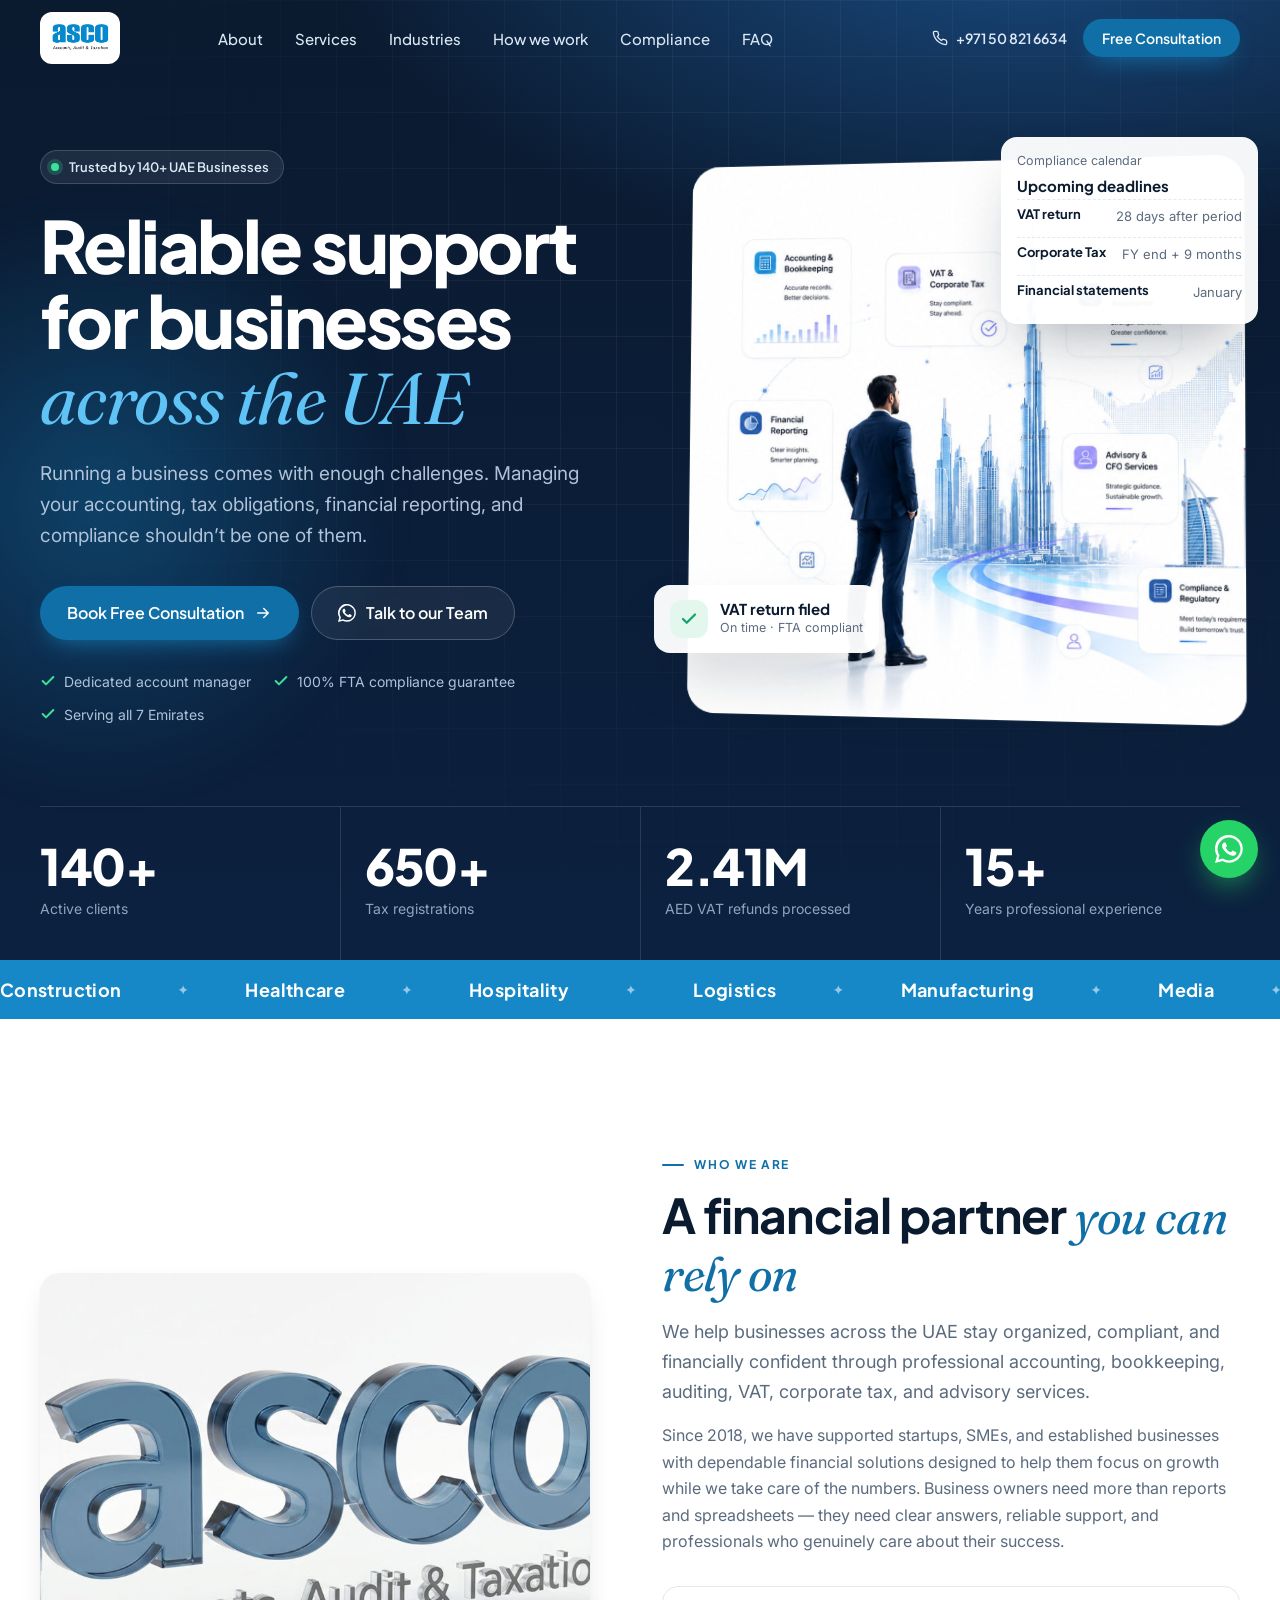
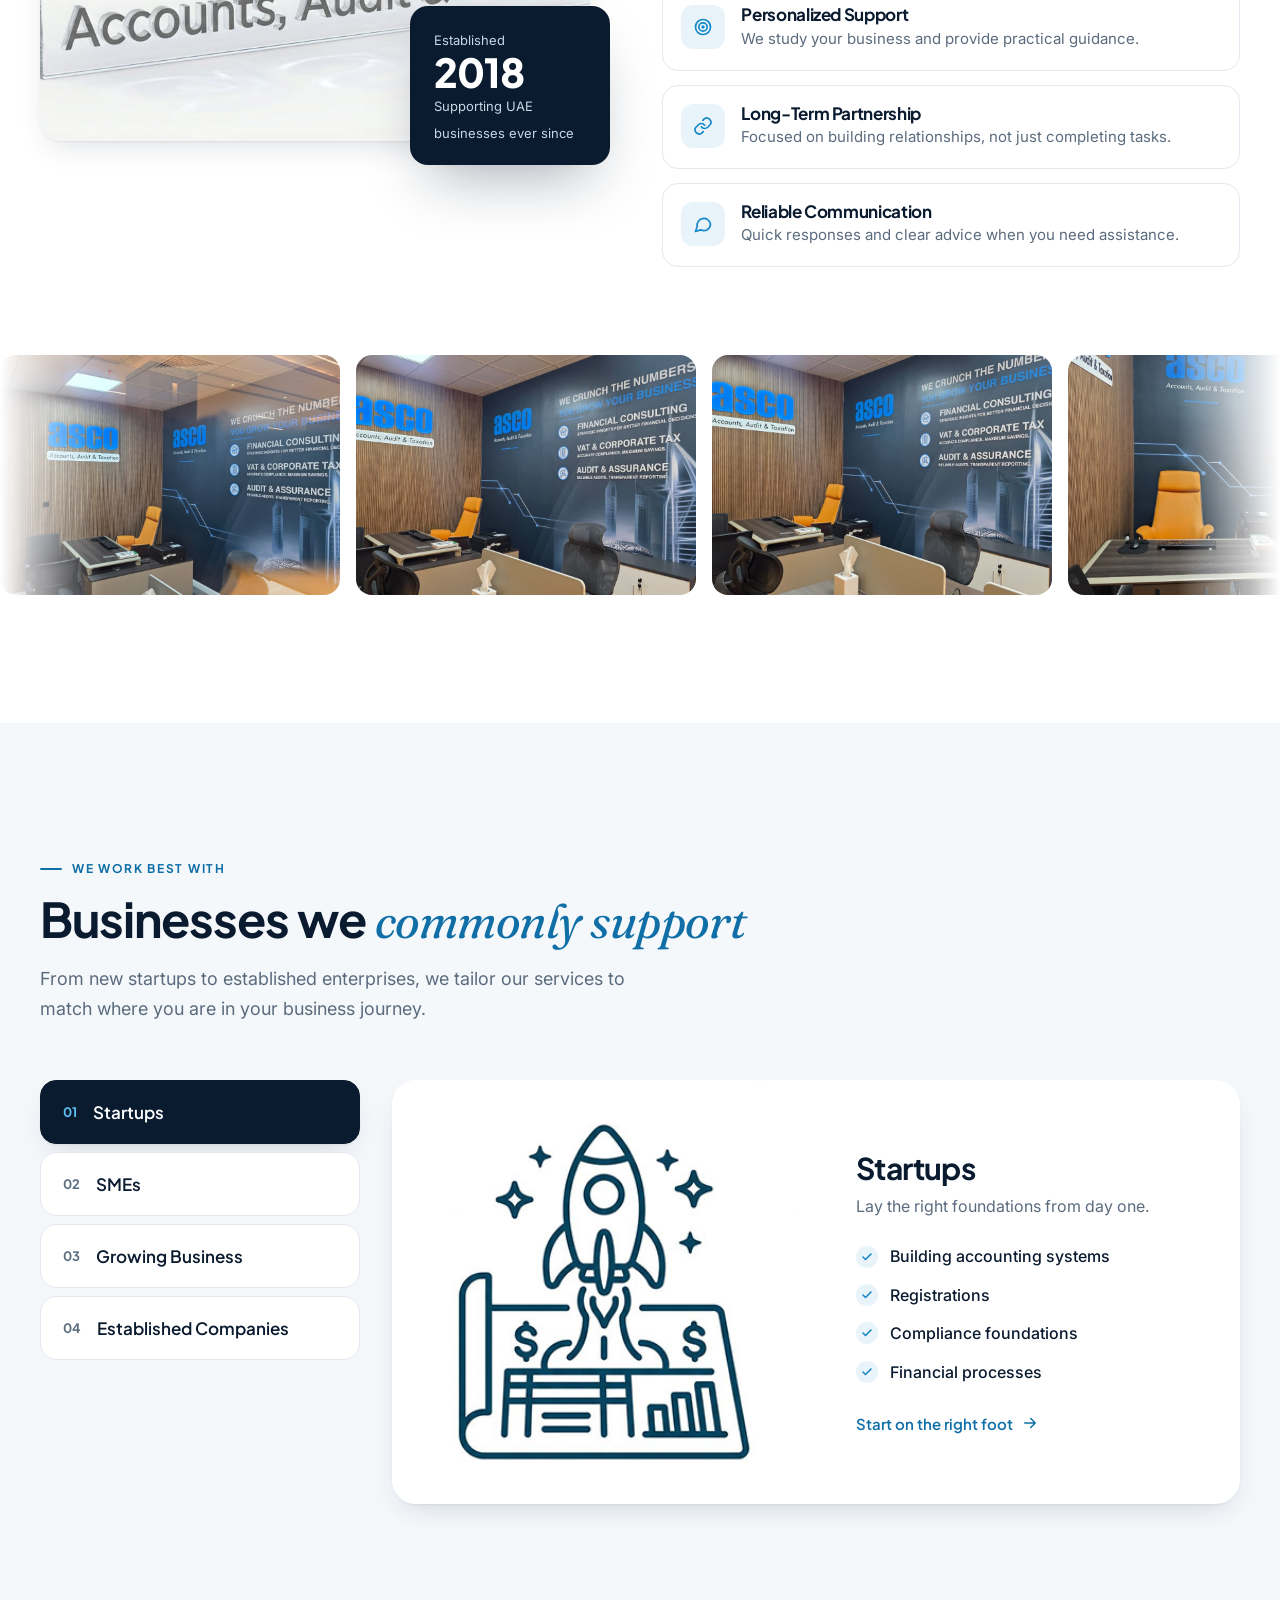
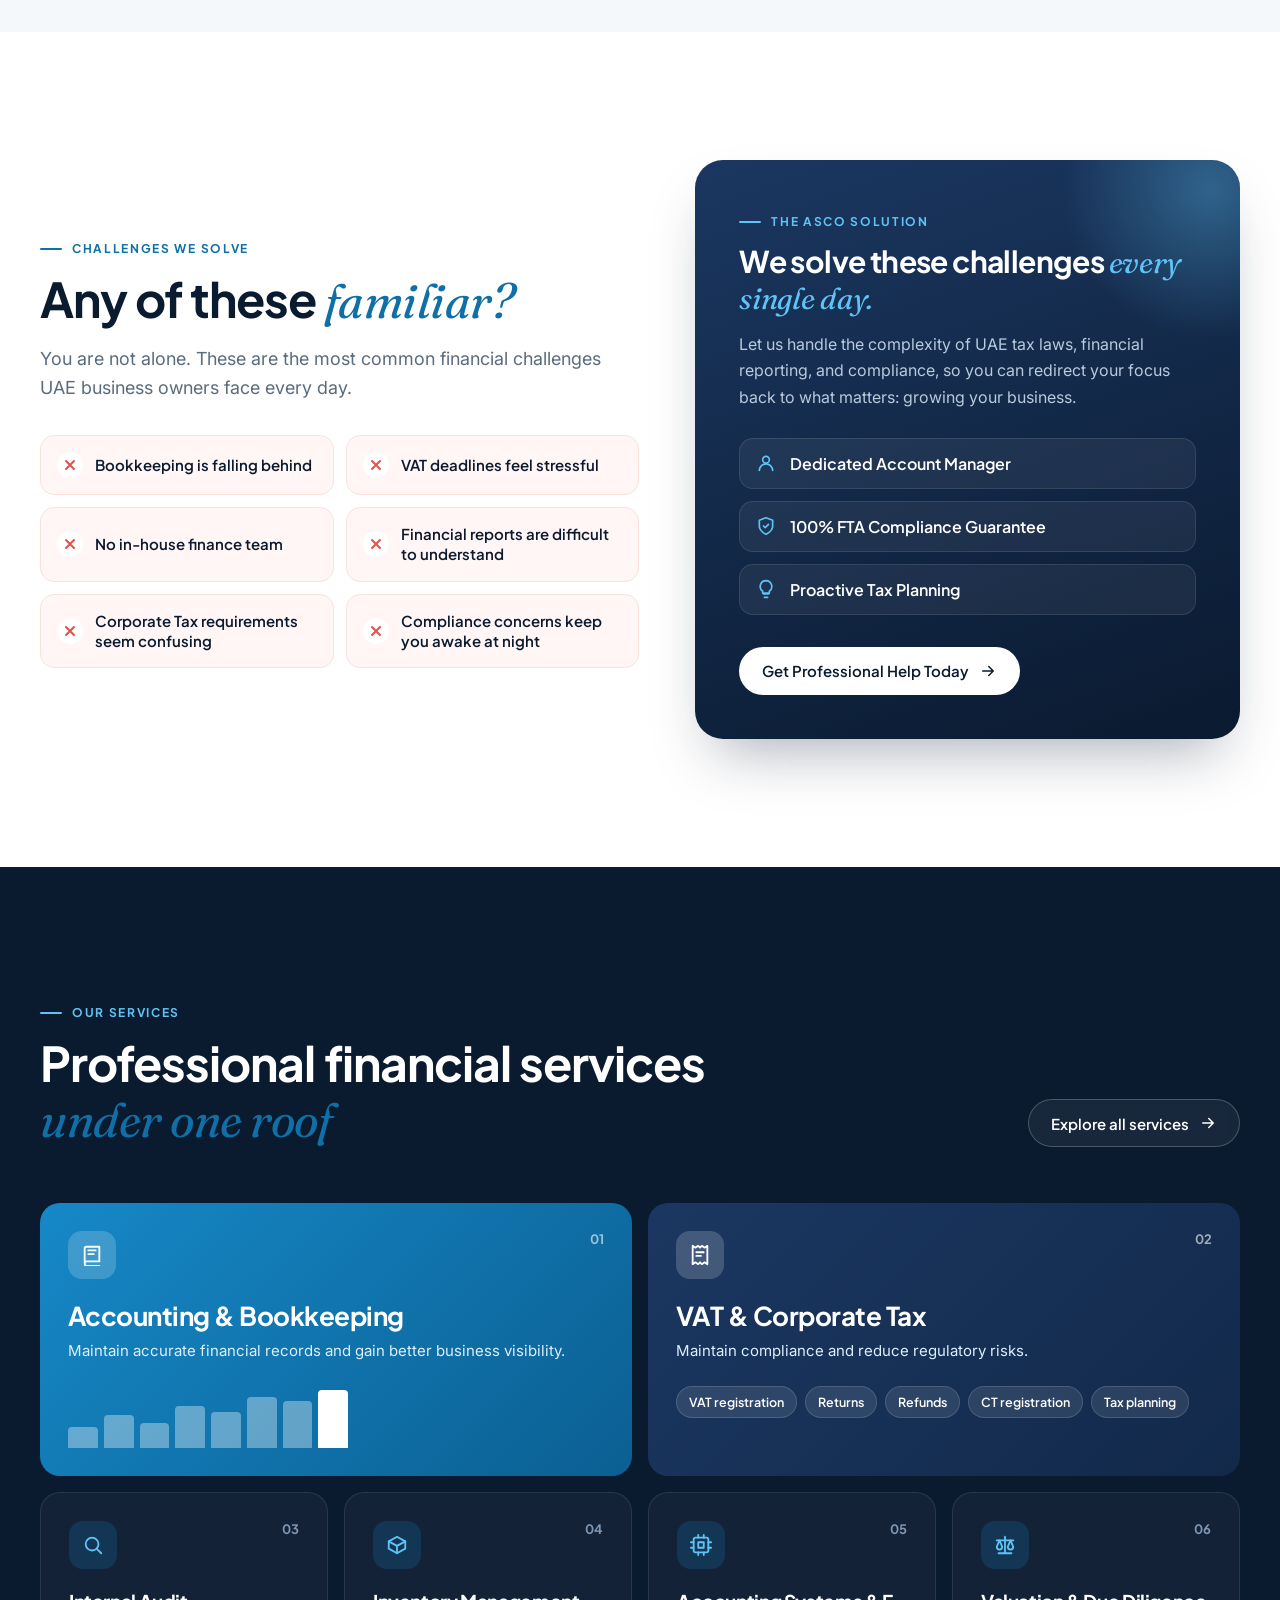
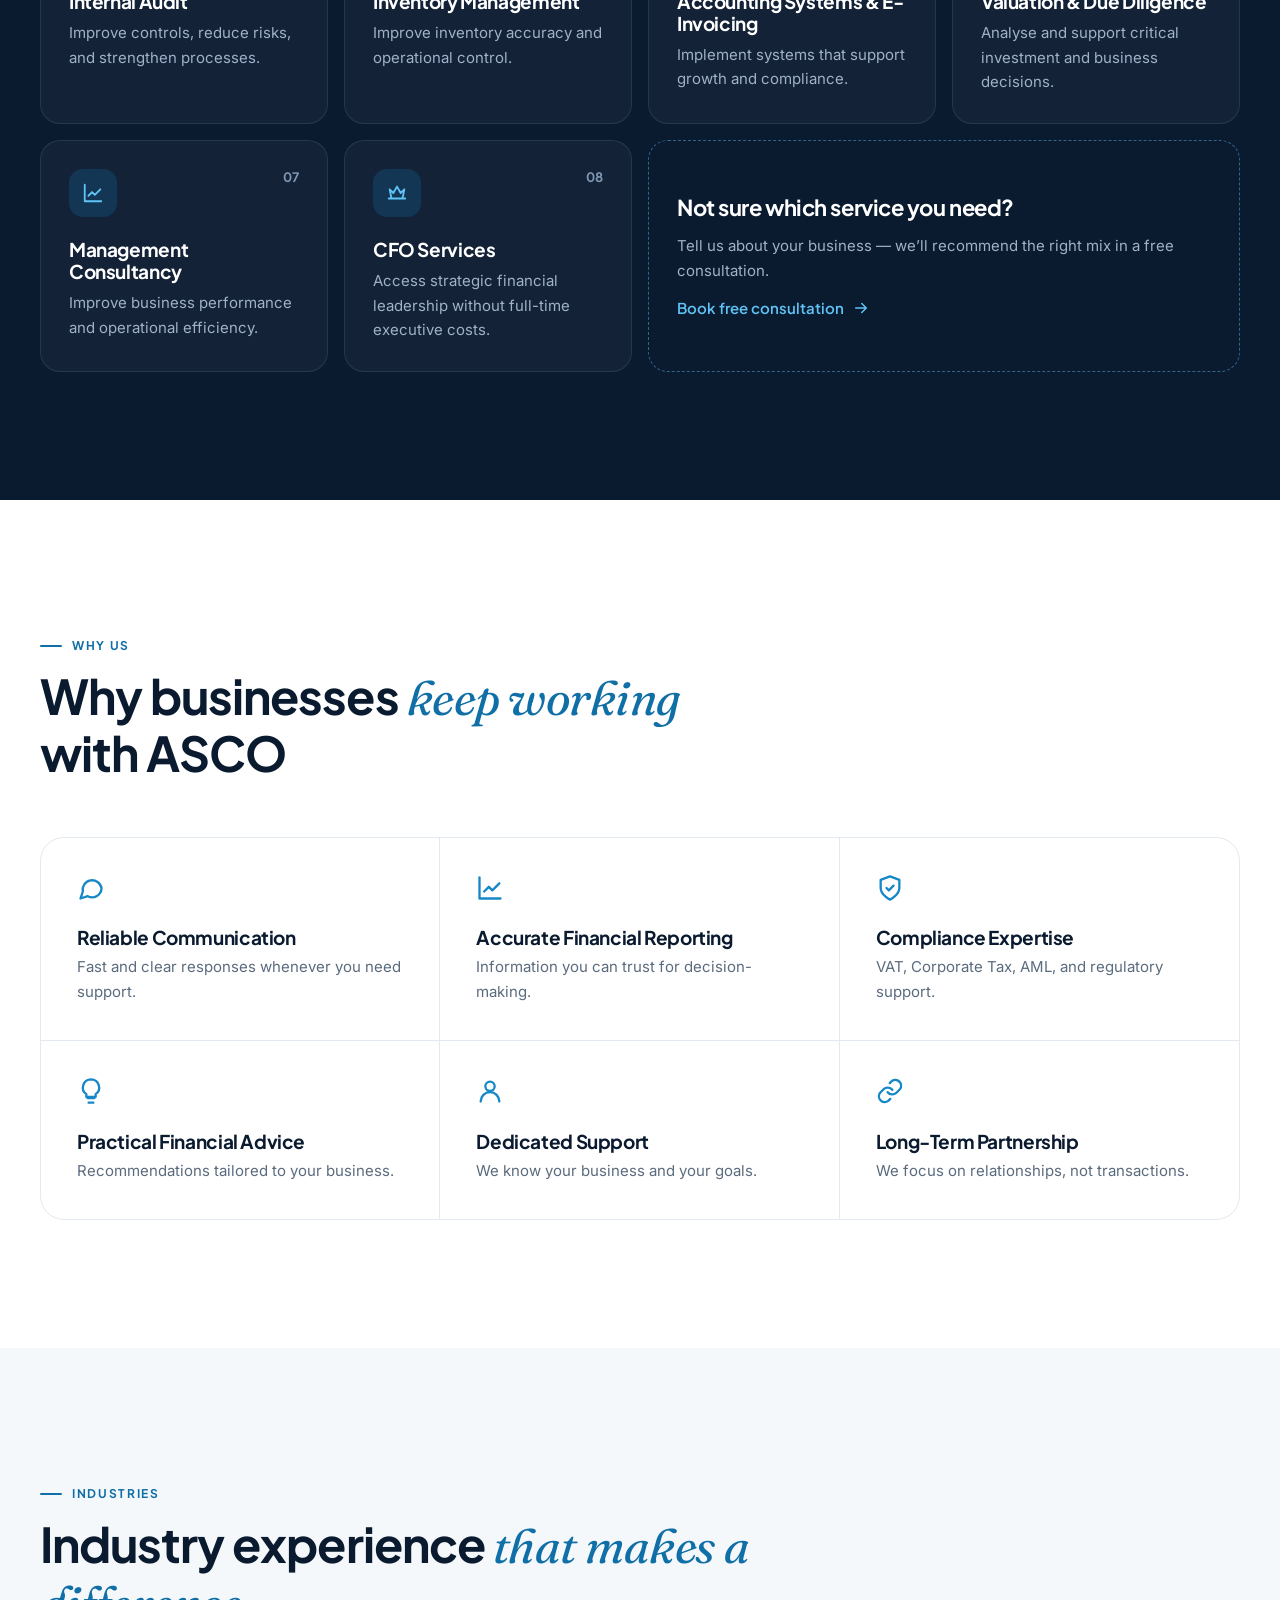
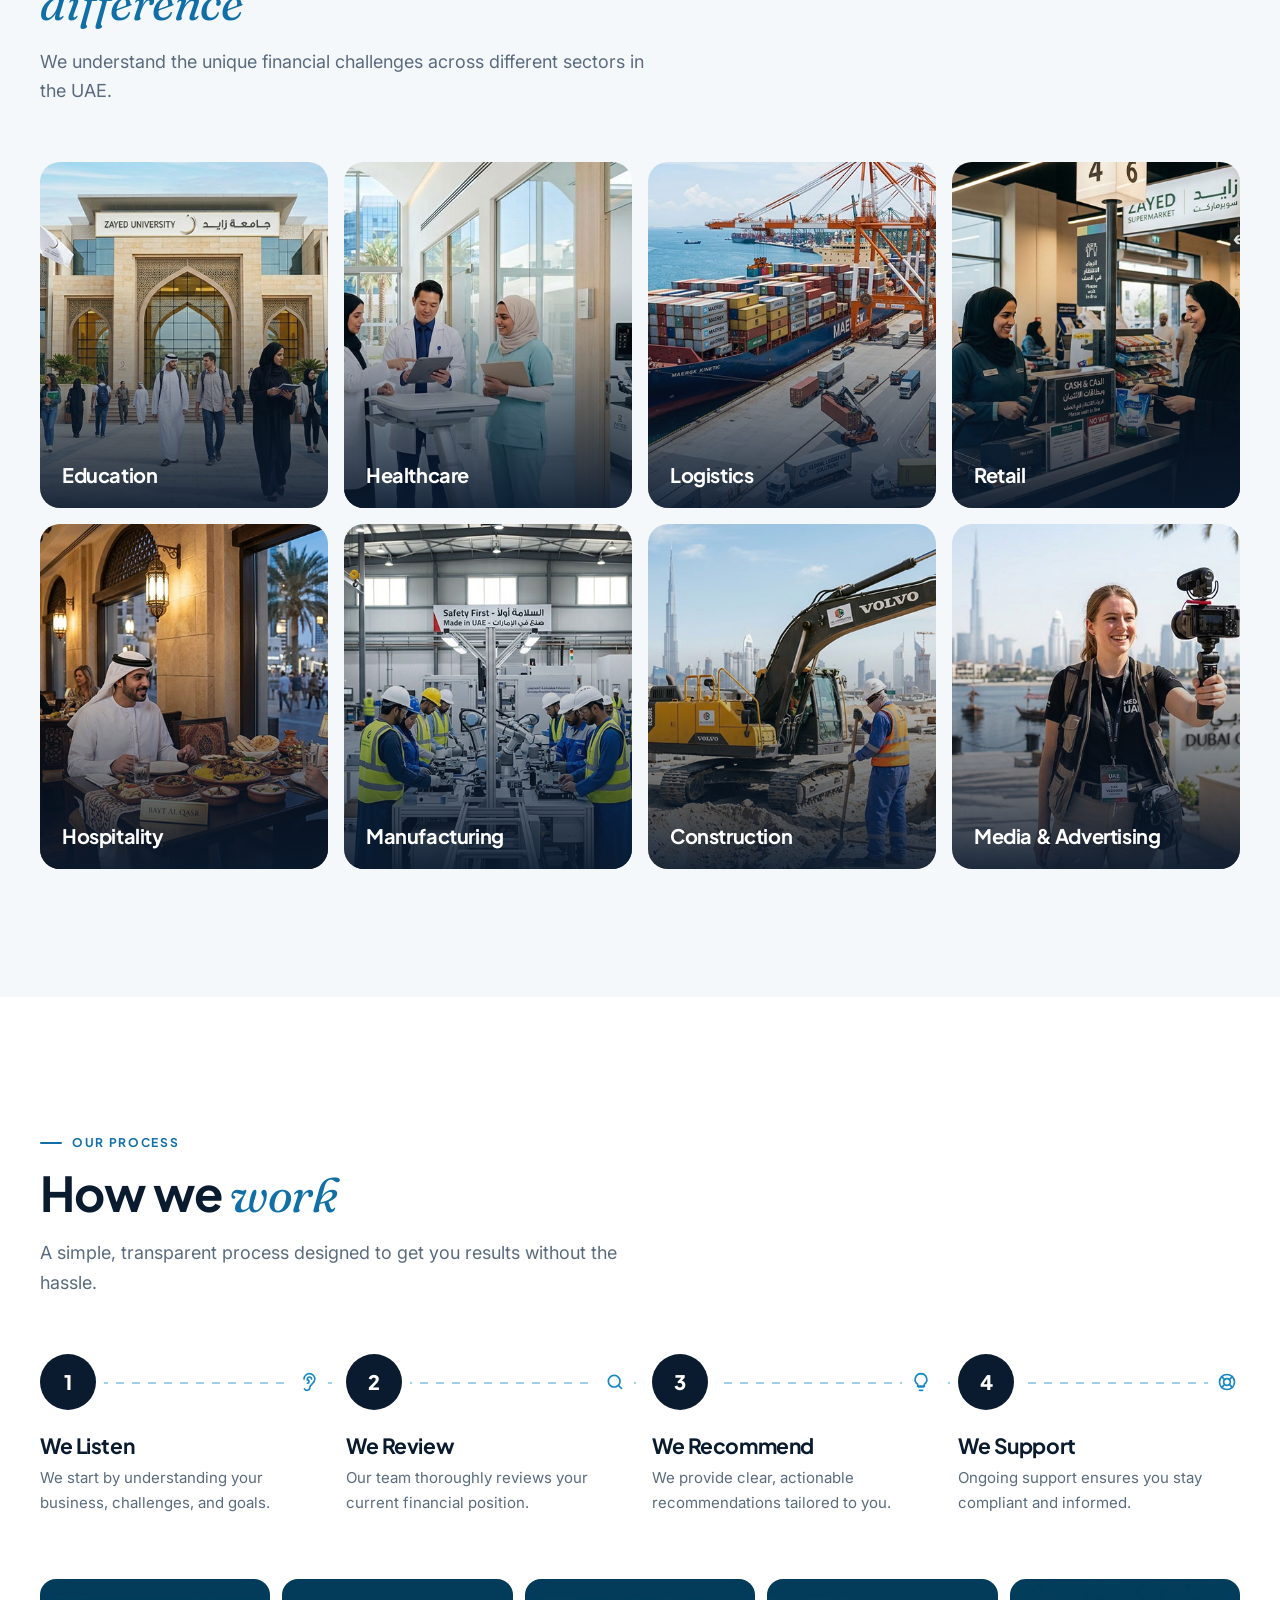
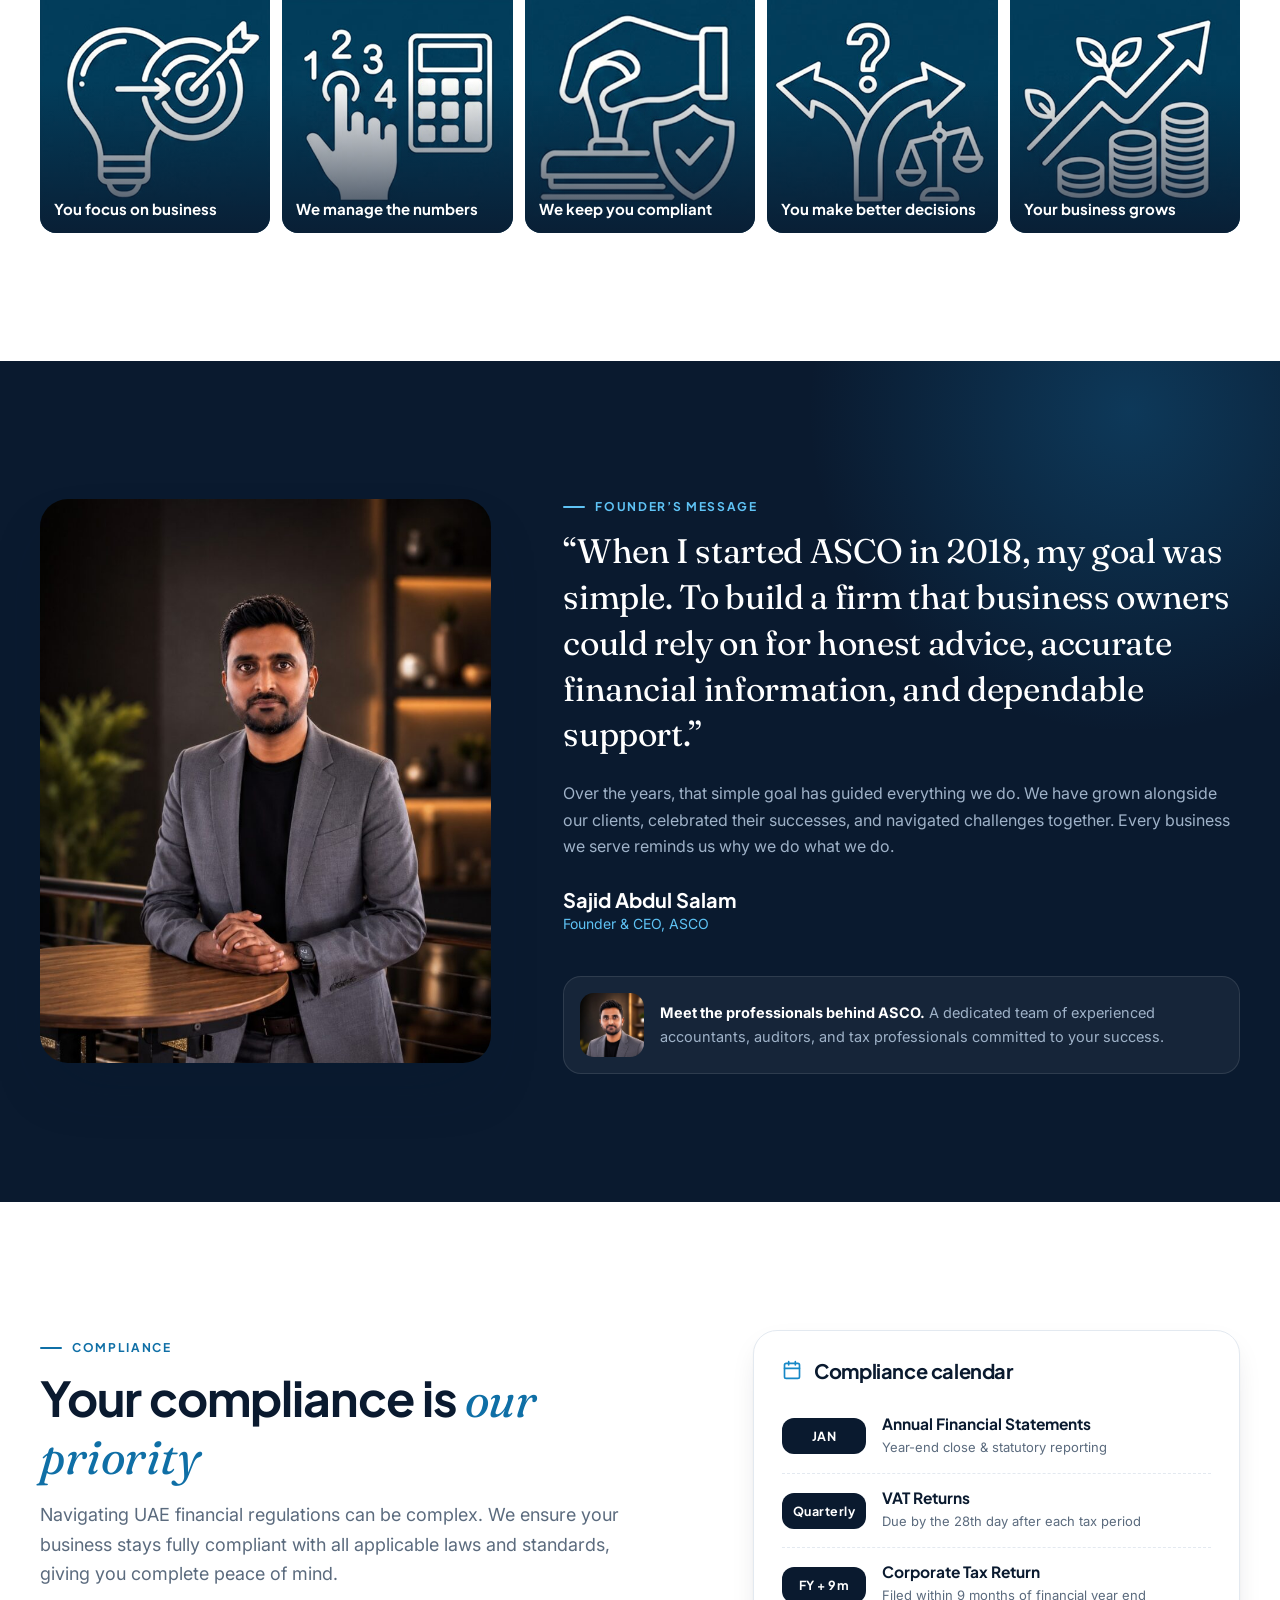
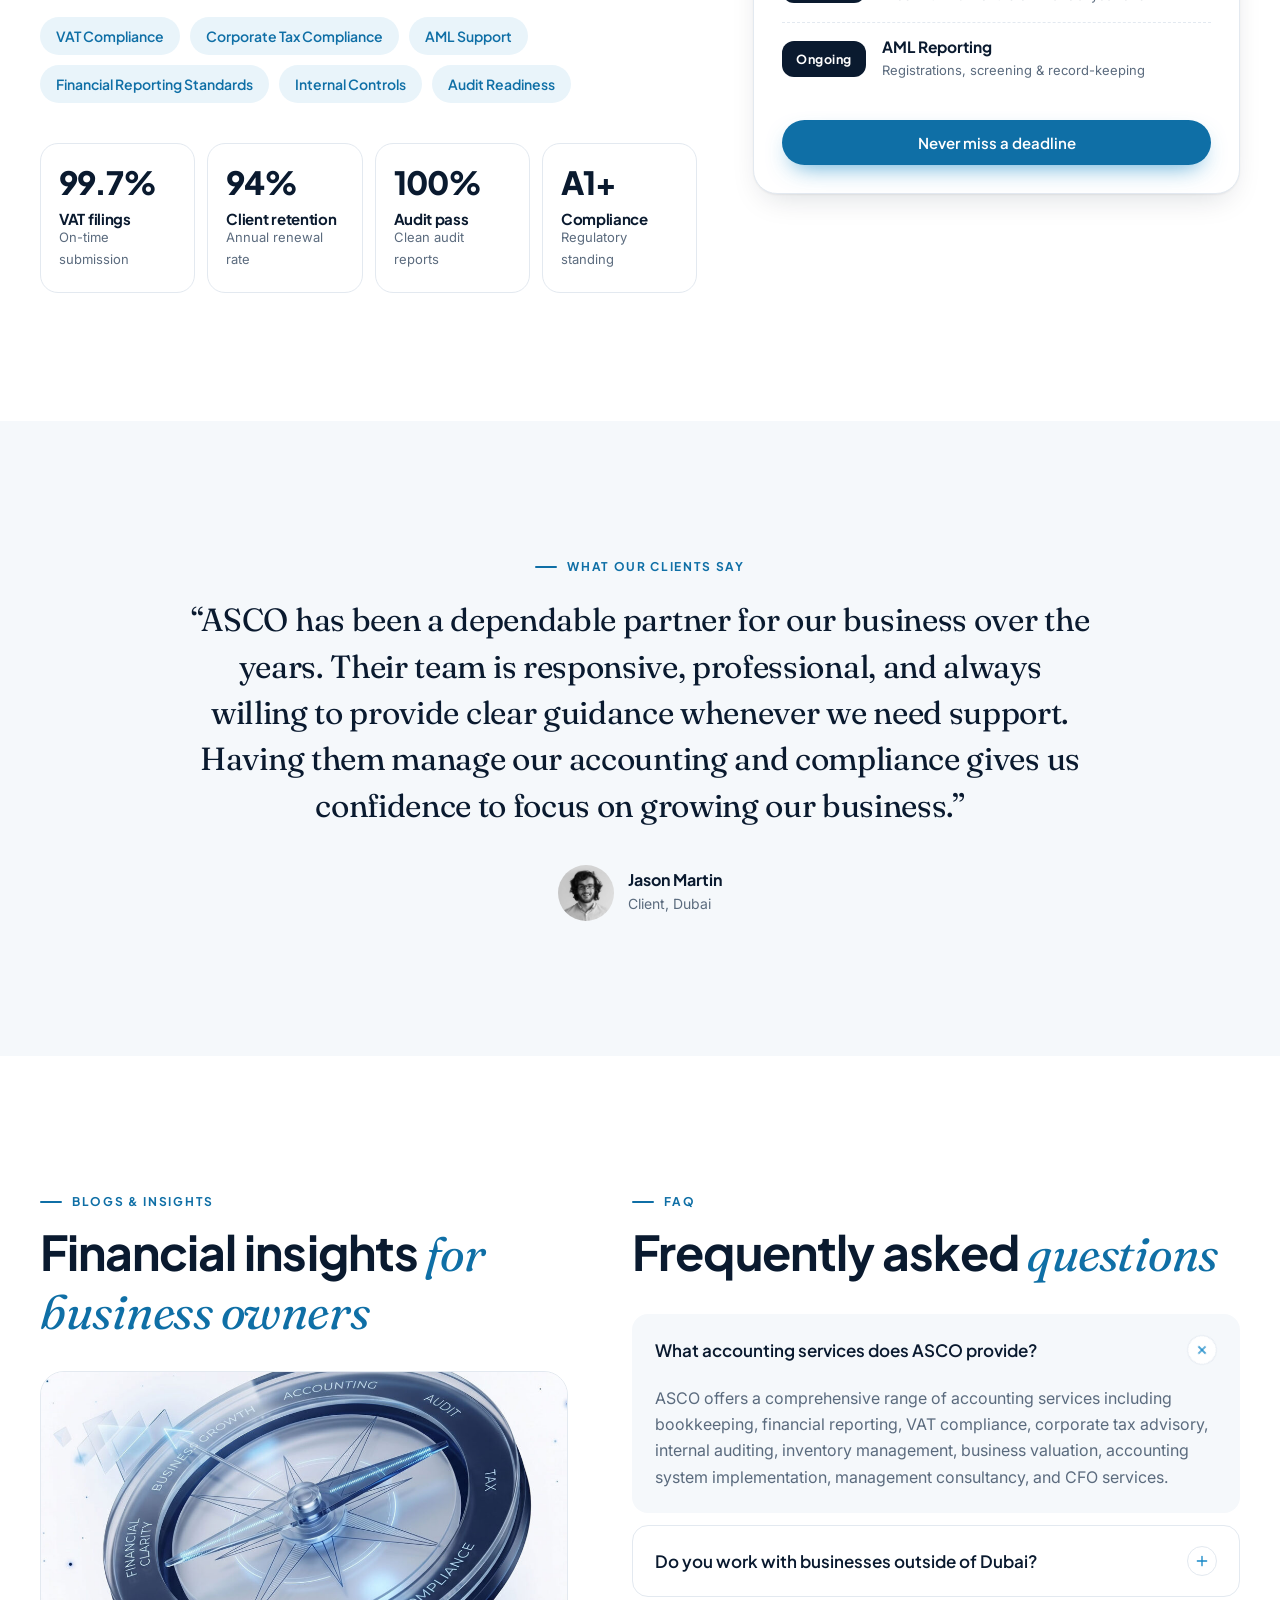
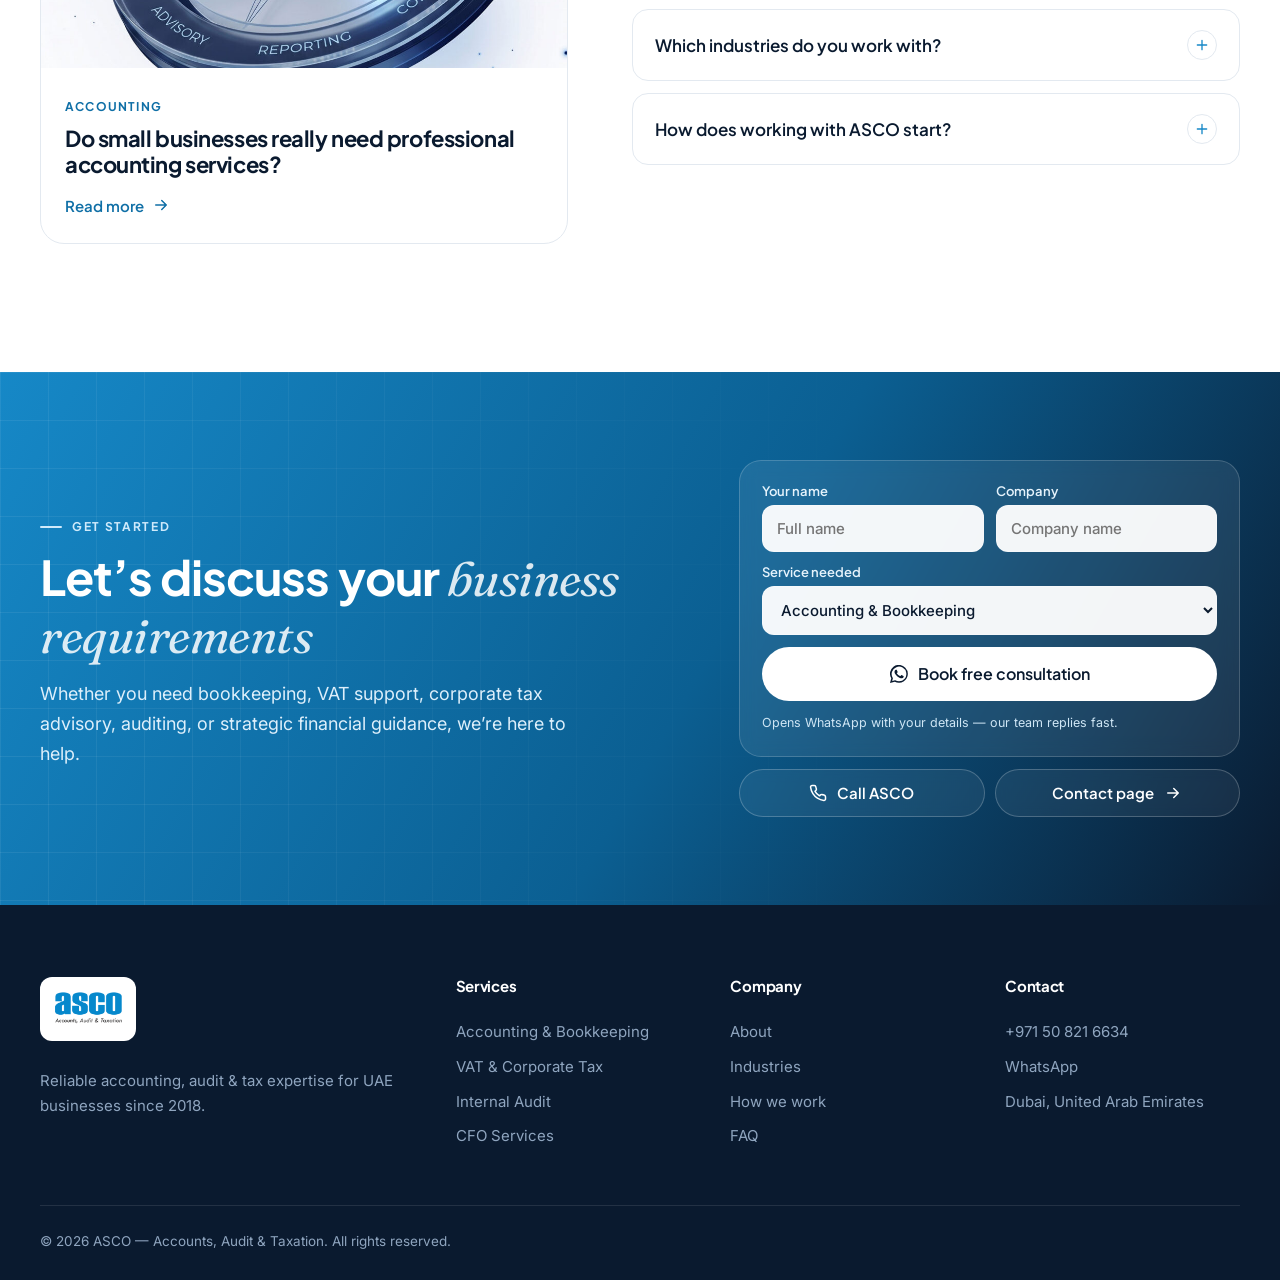
==== commit 9b6fb278: "Apply UI finish-gate review fixes - Fix stretched images (img height:auto), nav alignment <1080px, m" ====
--- a/index.html
+++ b/index.html
@@ -1,5 +1,5 @@
 <!doctype html>
-<html lang="en">
+<html lang="en" class="no-js">
 <head>
 <meta charset="utf-8">
 <meta name="viewport" content="width=device-width, initial-scale=1">
@@ -71,6 +71,7 @@
   </div>
   <div class="mobile-menu" id="mobileMenu" hidden>
     <a href="#about">About</a><a href="#services">Services</a><a href="#industries">Industries</a><a href="#process">How we work</a><a href="#compliance">Compliance</a><a href="#faq">FAQ</a>
+    <a href="tel:+971508216634">Call +971 50 821 6634</a><a href="https://wa.me/971508216634" target="_blank" rel="noopener">WhatsApp us</a>
     <a href="#contact" class="btn btn--primary">Book Free Consultation</a>
   </div>
 </header>
@@ -105,9 +106,11 @@
         <div><strong>VAT return filed</strong><small>On time · FTA compliant</small></div>
       </div>
       <div class="float-card float-card--b">
-        <small>VAT refunds processed</small>
-        <strong class="float-card__big">AED 2.41M</strong>
-        <div class="spark" aria-hidden="true"><i style="--h:30%"></i><i style="--h:45%"></i><i style="--h:38%"></i><i style="--h:60%"></i><i style="--h:52%"></i><i style="--h:74%"></i><i style="--h:68%"></i><i style="--h:92%"></i></div>
+        <small>Compliance calendar</small>
+        <strong>Upcoming deadlines</strong>
+        <div class="float-card__row"><b>VAT return</b><span>28 days after period</span></div>
+        <div class="float-card__row"><b>Corporate Tax</b><span>FY end + 9 months</span></div>
+        <div class="float-card__row"><b>Financial statements</b><span>January</span></div>
       </div>
     </div>
   </div>
@@ -135,7 +138,7 @@
   <div class="container about">
     <div class="about__media reveal">
       <img class="about__main" src="assets/img/Asco-3d-1024x683.jpg" alt="ASCO office" width="1024" height="683" loading="lazy">
-      <div class="about__badge"><strong>2018</strong><span>Supporting UAE businesses since</span></div>
+      <div class="about__badge"><span>Established</span><strong>2018</strong><span>Supporting UAE businesses ever since</span></div>
     </div>
     <div class="about__copy reveal">
       <span class="eyebrow">Who we are</span>
@@ -441,9 +444,20 @@
       <p>Whether you need bookkeeping, VAT support, corporate tax advisory, auditing, or strategic financial guidance, we’re here to help.</p>
     </div>
     <div class="cta__actions">
-      <a href="https://ascoaudit.com/contact" class="btn btn--light btn--lg">Book a consultation <svg class="ic"><use href="#i-arrow"/></svg></a>
-      <a href="tel:+971508216634" class="btn btn--ghost btn--lg"><svg class="ic"><use href="#i-phone"/></svg>Call ASCO</a>
-      <a href="https://wa.me/971508216634" class="btn btn--ghost btn--lg" target="_blank" rel="noopener"><svg class="ic ic--fill"><use href="#i-whatsapp"/></svg>WhatsApp us</a>
+      <form class="lead-form" id="leadForm">
+        <label>Your name<input name="name" required autocomplete="name" placeholder="Full name"></label>
+        <label>Company<input name="company" autocomplete="organization" placeholder="Company name"></label>
+        <label class="full">Service needed
+          <select name="service">
+            <option>Accounting &amp; Bookkeeping</option><option>VAT &amp; Corporate Tax</option><option>Internal Audit</option><option>Inventory Management</option><option>Accounting Systems &amp; E-Invoicing</option><option>Valuation &amp; Due Diligence</option><option>Management Consultancy</option><option>CFO Services</option><option>Not sure yet</option>
+          </select></label>
+        <button class="btn btn--light btn--lg full" type="submit"><svg class="ic ic--fill"><use href="#i-whatsapp"/></svg>Book free consultation</button>
+        <small class="full">Opens WhatsApp with your details — our team replies fast.</small>
+      </form>
+      <div class="cta__alt">
+        <a href="tel:+971508216634" class="btn btn--ghost"><svg class="ic"><use href="#i-phone"/></svg>Call ASCO</a>
+        <a href="https://ascoaudit.com/contact" class="btn btn--ghost">Contact page <svg class="ic"><use href="#i-arrow"/></svg></a>
+      </div>
     </div>
   </div>
 </section>
--- a/assets/css/styles.css
+++ b/assets/css/styles.css
@@ -1,6 +1,6 @@
 /* ASCO — redesign. Tokens first. */
 :root{
-  --blue:#1688C7; --blue-600:#0F6FA6; --blue-50:#E9F4FA; --sky:#5FC3F5;
+  --blue:#1688C7; --blue-text:#0F6FA6; --blue-600:#0F6FA6; --blue-50:#E9F4FA; --sky:#5FC3F5;
   --ink:#0A1A2F; --ink-2:#12294A; --ink-3:#1B3761;
   --text:#1D2A3A; --muted:#5B6B7E; --line:#E3E9F0;
   --bg:#FFFFFF; --tint:#F5F8FB; --green:#16A36A; --red:#E0524A;
@@ -14,11 +14,11 @@
 [hidden]{display:none!important}
 html{scroll-behavior:smooth;scroll-padding-top:84px}
 body{margin:0;font:400 16px/1.65 var(--font);color:var(--text);background:var(--bg);-webkit-font-smoothing:antialiased;overflow-x:hidden}
-img{max-width:100%;display:block}
+img{max-width:100%;height:auto;display:block}
 a{color:inherit;text-decoration:none}
 h1,h2,h3,h4{font-family:var(--display);color:var(--ink);margin:0;line-height:1.15;letter-spacing:-.02em}
 p{margin:0}
-em{font-family:var(--serif);font-style:italic;font-weight:400;color:var(--blue);letter-spacing:-.01em}
+em{font-family:var(--serif);font-style:italic;font-weight:400;color:var(--blue-text);letter-spacing:-.01em}
 .container{width:min(1200px,100% - 32px);margin-inline:auto}
 .ic{width:20px;height:20px;fill:none;stroke:currentColor;stroke-width:2;stroke-linecap:round;stroke-linejoin:round;flex:none}
 .ic--fill{fill:currentColor;stroke:none}
@@ -31,8 +31,8 @@
 .btn:hover{transform:translateY(-2px)}
 .btn .ic{width:18px;height:18px;transition:transform .25s var(--ease)}
 .btn:hover .ic{transform:translateX(3px)}
-.btn--primary{background:var(--blue);color:#fff;box-shadow:0 10px 24px -10px rgba(22,136,199,.8)}
-.btn--primary:hover{background:var(--blue-600)}
+.btn--primary{background:var(--blue-600);color:#fff;box-shadow:0 10px 24px -10px rgba(22,136,199,.8)}
+.btn--primary:hover{background:#0B5F92}
 .btn--ghost{background:rgba(255,255,255,.06);color:#fff;border-color:rgba(255,255,255,.22);backdrop-filter:blur(6px)}
 .btn--ghost:hover{background:rgba(255,255,255,.14)}
 .section:not(.section--dark) .btn--ghost{color:var(--ink);border-color:var(--line);background:#fff}
@@ -41,12 +41,12 @@
 .btn--sm{padding:11px 18px;font-size:14px}
 .btn--lg{padding:17px 26px;font-size:16px}
 .btn--block{width:100%}
-.link-arrow{display:inline-flex;align-items:center;gap:8px;font:600 15px var(--display);color:var(--blue)}
+.link-arrow{display:inline-flex;align-items:center;gap:8px;font:600 15px var(--display);color:var(--blue-text)}
 .link-arrow .ic{width:18px;transition:transform .25s var(--ease)}
 .link-arrow:hover .ic,a:hover .link-arrow .ic{transform:translateX(4px)}
 
 /* Type helpers */
-.eyebrow{display:inline-flex;align-items:center;gap:10px;font:700 12px/1 var(--display);letter-spacing:.14em;text-transform:uppercase;color:var(--blue);margin-bottom:16px}
+.eyebrow{display:inline-flex;align-items:center;gap:10px;font:700 12px/1 var(--display);letter-spacing:.14em;text-transform:uppercase;color:var(--blue-text);margin-bottom:16px}
 .eyebrow::before{content:"";width:22px;height:2px;background:currentColor;border-radius:2px}
 .eyebrow--light{color:var(--sky)}
 .h2{font-size:clamp(30px,4.2vw,48px);font-weight:700}
@@ -58,6 +58,7 @@
 .section--dark .lead{color:#9FB2C8}
 .section-head{margin-bottom:56px;max-width:720px}
 .section-head--split{max-width:none;display:flex;align-items:end;justify-content:space-between;gap:24px;flex-wrap:wrap}
+.section-head--split>div{flex:1 1 520px;max-width:760px}
 .pill{display:inline-flex;align-items:center;gap:10px;padding:8px 14px 8px 10px;border-radius:999px;font:600 13px var(--display)}
 .pill--dark{background:rgba(255,255,255,.08);border:1px solid rgba(255,255,255,.16);color:#DCE8F5}
 .pill__dot{width:8px;height:8px;border-radius:50%;background:#3BE39A;box-shadow:0 0 0 4px rgba(59,227,154,.2);animation:pulse 2s infinite}
@@ -71,7 +72,7 @@
 .nav__links{display:flex;gap:4px;margin-inline:auto}
 .nav__links a{padding:10px 14px;border-radius:999px;font:500 15px var(--display);color:#DCE8F5;transition:background .2s,color .2s}
 .nav__links a:hover{background:rgba(255,255,255,.1);color:#fff}
-.nav__cta{display:flex;align-items:center;gap:16px}
+.nav__cta{display:flex;align-items:center;gap:16px;margin-left:auto}
 .nav__phone{display:inline-flex;align-items:center;gap:8px;font:600 14px var(--display);color:#DCE8F5}
 .nav__phone .ic{width:16px}
 .nav.is-scrolled{background:rgba(255,255,255,.88);backdrop-filter:blur(14px) saturate(1.4);box-shadow:0 1px 0 var(--line)}
@@ -124,8 +125,8 @@
 
 /* Marquee */
 .marquee{background:var(--blue);color:#fff;overflow:hidden;padding:18px 0}
-.marquee__track{display:flex;gap:56px;width:max-content;animation:scroll 32s linear infinite}
-.marquee__track span{font:700 18px var(--display);letter-spacing:.02em;display:flex;align-items:center;gap:56px;white-space:nowrap}
+.marquee__track{display:flex;gap:0;width:max-content;animation:scroll 32s linear infinite}
+.marquee__track span{font:700 18px var(--display);letter-spacing:.02em;display:flex;align-items:center;gap:56px;padding-right:56px;white-space:nowrap}
 .marquee__track span::after{content:"✦";opacity:.55;font-size:14px}
 @keyframes scroll{to{transform:translateX(-50%)}}
 
@@ -144,9 +145,9 @@
 .pillars h3{font-size:17px}
 .pillars p{font-size:15px;color:var(--muted);margin-top:2px}
 .gallery{margin-top:88px;overflow:hidden;mask-image:linear-gradient(90deg,transparent,#000 8%,#000 92%,transparent)}
-.gallery__track{display:flex;gap:16px;width:max-content;animation:scroll 60s linear infinite}
+.gallery__track{display:flex;gap:0;width:max-content;animation:scroll 60s linear infinite}
 .gallery:hover .gallery__track{animation-play-state:paused}
-.gallery img{height:240px;width:340px;object-fit:cover;border-radius:16px}
+.gallery img{height:240px;width:340px;object-fit:cover;border-radius:16px;margin-right:16px}
 
 /* Stages */
 .stages{display:grid;grid-template-columns:320px 1fr;gap:32px}
@@ -187,7 +188,7 @@
 .svc:hover{transform:translateY(-6px);background:rgba(255,255,255,.08);border-color:rgba(95,195,245,.45)}
 .svc__ic{width:48px;height:48px;border-radius:14px;display:grid;place-items:center;background:rgba(22,136,199,.2);color:var(--sky);margin-bottom:22px}
 .svc__ic .ic{width:22px;height:22px}
-.svc__num{position:absolute;top:28px;right:28px;font:700 13px var(--display);color:#5E7896}
+.svc__num{position:absolute;top:28px;right:28px;font:700 13px var(--display);color:#7F97B3}
 .svc h3{font-size:19px;margin-bottom:8px}
 .svc p{font-size:15px;color:#9FB2C8}
 .svc--feature{grid-column:span 2;background:linear-gradient(135deg,var(--blue),#0B5F92);border:0;min-height:260px}
@@ -232,7 +233,7 @@
 .step{position:relative}
 .step__n{width:56px;height:56px;border-radius:50%;display:grid;place-items:center;background:var(--ink);color:#fff;font:800 20px var(--display);box-shadow:0 0 0 8px #fff;position:relative;margin-bottom:24px;transition:background .3s}
 .step:hover .step__n{background:var(--blue)}
-.step>.ic{position:absolute;top:16px;right:0;width:26px;height:26px;color:var(--blue);opacity:.5}
+.step>.ic{position:absolute;top:15px;right:0;width:26px;height:26px;padding:3px;color:var(--blue);background:#fff;box-shadow:0 0 0 6px #fff;border-radius:50%}
 .step h3{font-size:21px}
 .step p{color:var(--muted);margin-top:8px;font-size:15px}
 .outcomes{display:grid;grid-template-columns:repeat(5,1fr);gap:12px;margin-top:64px}
@@ -284,7 +285,7 @@
 .testimonial figcaption{display:inline-flex;align-items:center;gap:14px;text-align:left}
 .testimonial figcaption img{width:56px;height:56px;border-radius:50%;object-fit:cover}
 .testimonial strong{display:block;font:700 16px var(--display);color:var(--ink)}
-.testimonial span{font-size:14px;color:var(--muted)}
+.testimonial figcaption span{font-size:14px;color:var(--muted)}
 
 /* Insights + FAQ */
 .faqwrap{display:grid;grid-template-columns:1fr 1.15fr;gap:64px;align-items:start}
@@ -292,7 +293,7 @@
 .post:hover{box-shadow:var(--shadow);transform:translateY(-4px)}
 .post img{aspect-ratio:16/9;object-fit:cover;width:100%}
 .post>div{padding:24px}
-.post__tag{font:700 12px var(--display);text-transform:uppercase;letter-spacing:.1em;color:var(--blue)}
+.post__tag{font:700 12px var(--display);text-transform:uppercase;letter-spacing:.1em;color:var(--blue-text)}
 .post h3{font-size:22px;margin:8px 0 16px}
 .faq{margin-top:32px;display:grid;gap:12px}
 .faq details{border:1px solid var(--line);border-radius:16px;padding:0 22px;transition:background .25s,border-color .25s}
@@ -313,6 +314,17 @@
 .cta__actions{display:grid;gap:12px}
 .cta .eyebrow--light{color:#CFEAFB}
 
+.float-card__row{display:flex;justify-content:space-between;gap:16px;width:100%;font-size:13px;padding:6px 0;border-top:1px dashed var(--line)}
+.float-card__row b{font:700 13px var(--display);color:var(--ink)}
+.float-card__row span{color:var(--muted)}
+.float-card--b{min-width:250px}
+.lead-form{display:grid;grid-template-columns:1fr 1fr;gap:12px;background:rgba(255,255,255,.08);border:1px solid rgba(255,255,255,.18);border-radius:22px;padding:22px;backdrop-filter:blur(8px)}
+.lead-form label{display:grid;gap:6px;font:600 13px var(--display);color:#E6F3FC}
+.lead-form .full{grid-column:1/-1}
+.lead-form input,.lead-form select{font:500 15px var(--font);padding:13px 14px;border-radius:12px;border:1px solid rgba(255,255,255,.25);background:rgba(255,255,255,.95);color:var(--ink);width:100%}
+.lead-form small{color:#CFE6F5;font-size:12.5px}
+.cta__alt{display:flex;flex-wrap:wrap;gap:10px}
+.cta__alt .btn{flex:1}
 /* Footer */
 .footer{background:var(--ink);color:#8FA5BF;padding:72px 0 28px;font-size:15px}
 .footer__inner{display:grid;grid-template-columns:1.6fr 1fr 1fr 1fr;gap:40px}
@@ -331,6 +343,7 @@
 .reveal{opacity:0;transform:translateY(24px);transition:opacity .8s var(--ease),transform .8s var(--ease)}
 .reveal.is-in{opacity:1;transform:none}
 .no-js .reveal{opacity:1;transform:none}
+.ind:focus-within p{max-height:60px;opacity:1;margin-top:6px}
 
 /* Responsive */
 @media (max-width:1080px){
@@ -344,6 +357,7 @@
   .stages__tabs{flex-direction:row;overflow-x:auto;scrollbar-width:none}
   .stages__tabs button{flex:none;padding:14px 18px}
   .calendar{position:static}
+  .stages__tabs{mask-image:linear-gradient(90deg,#000 85%,transparent)}
   .founder__photo{max-width:420px}
   .footer__inner{grid-template-columns:1fr 1fr}
 }
@@ -351,8 +365,15 @@
   body{font-size:15.5px}
   .nav__cta .btn{display:none}
   .hero{padding-top:118px}
+  .hero__title{font-size:36px}
   .float-card--a{left:8px;bottom:-18px}
-  .float-card--b{right:8px;top:-18px;min-width:160px}
+  .float-card--b{display:none}
+  .hero__visual{max-width:360px}
+  .wa-float{width:50px;height:50px;right:14px;bottom:14px}
+  .faq{padding-bottom:64px}
+  .svc:not(.svc--feature):not(.svc--cta){padding:20px}
+  .svc__ic{margin-bottom:14px}
+  .lead-form{grid-template-columns:1fr}
   .stats{grid-template-columns:1fr 1fr;margin-top:64px}
   .stat{padding:24px 16px 28px}
   .stat:nth-child(3){border-left:0;padding-left:0}
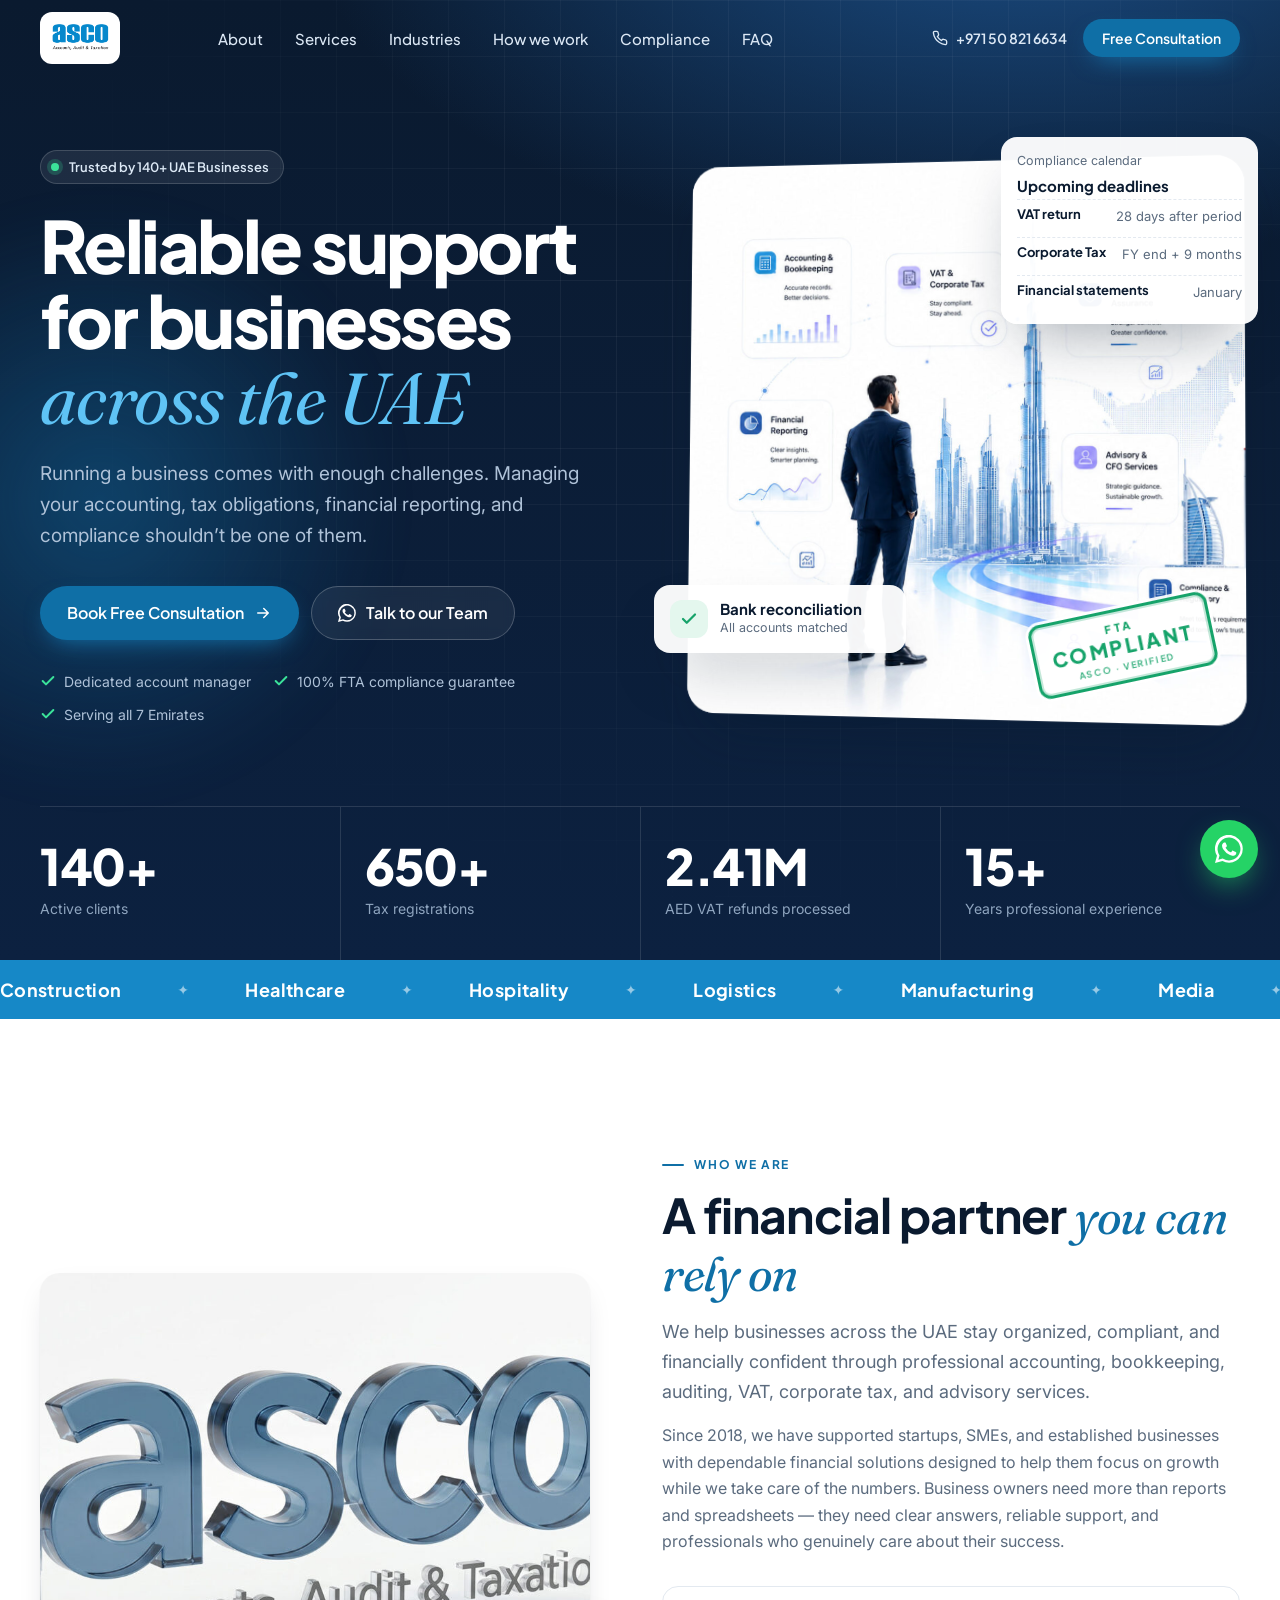
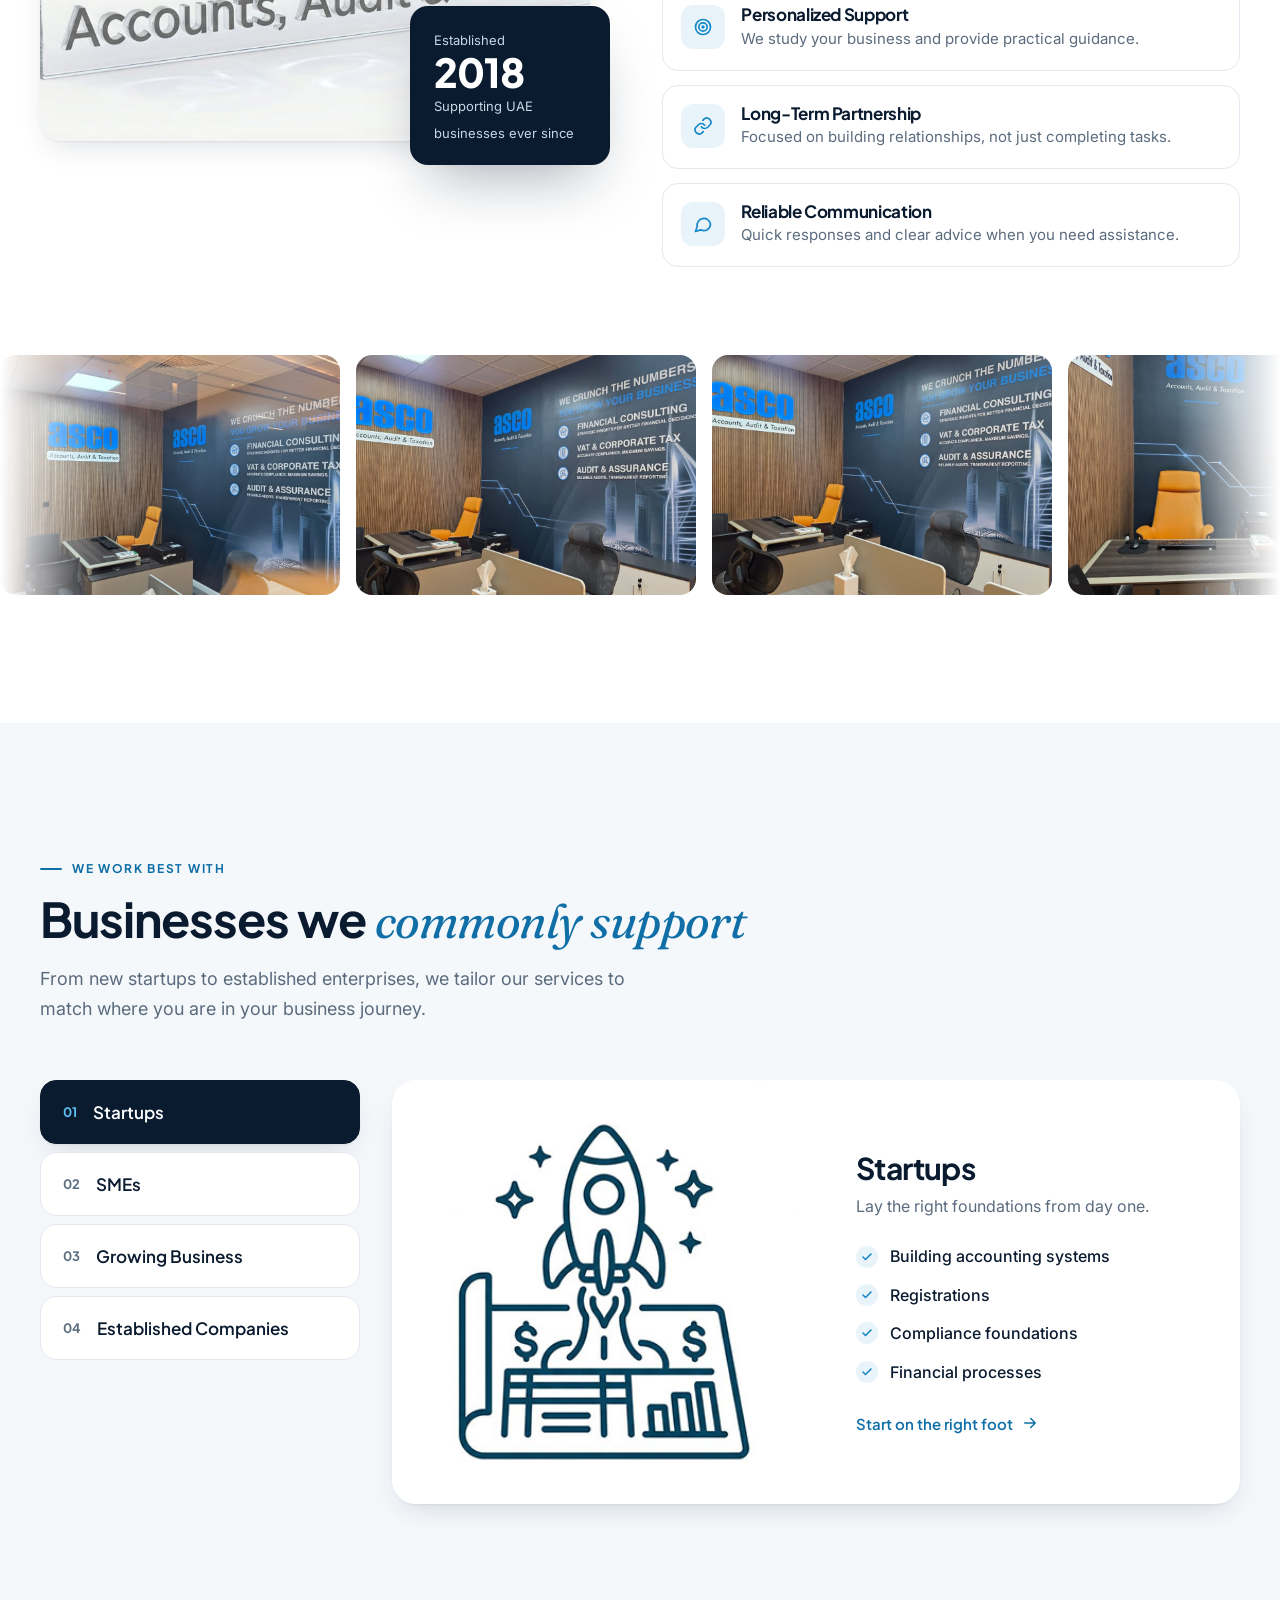
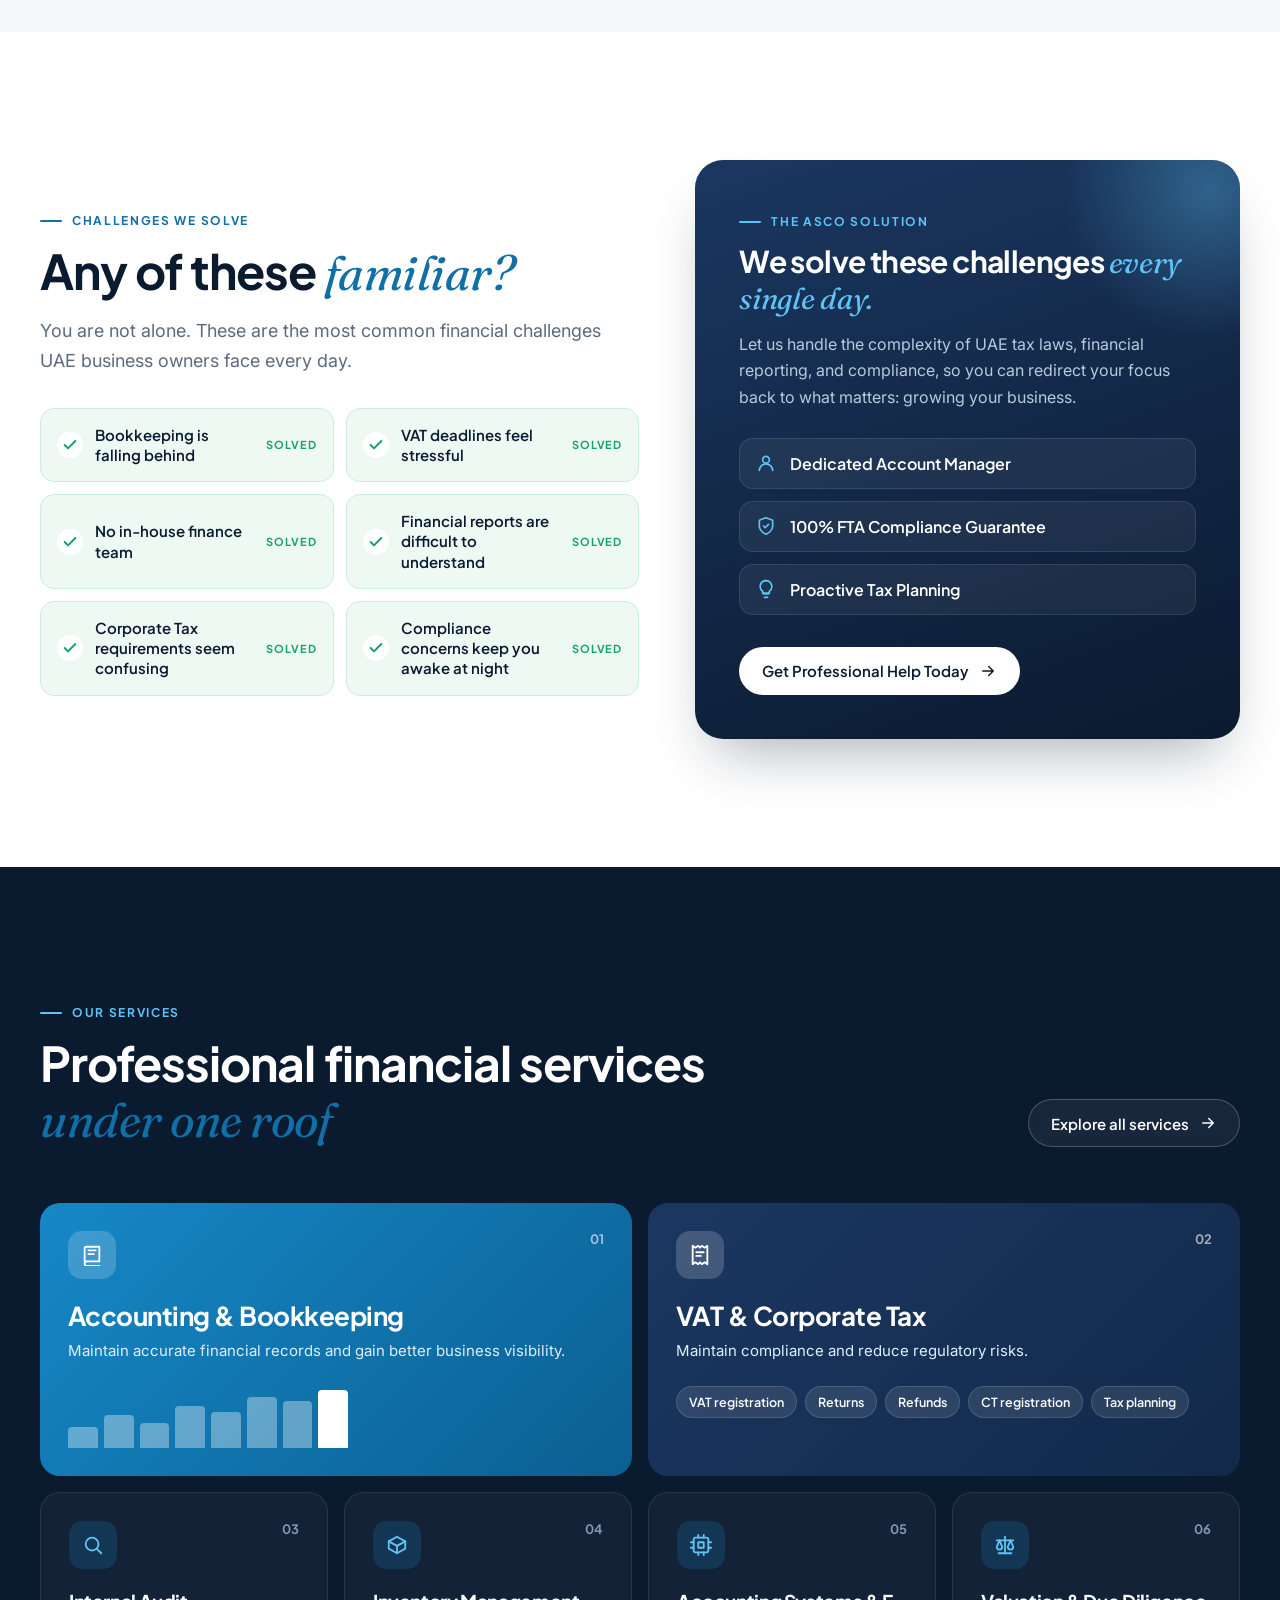
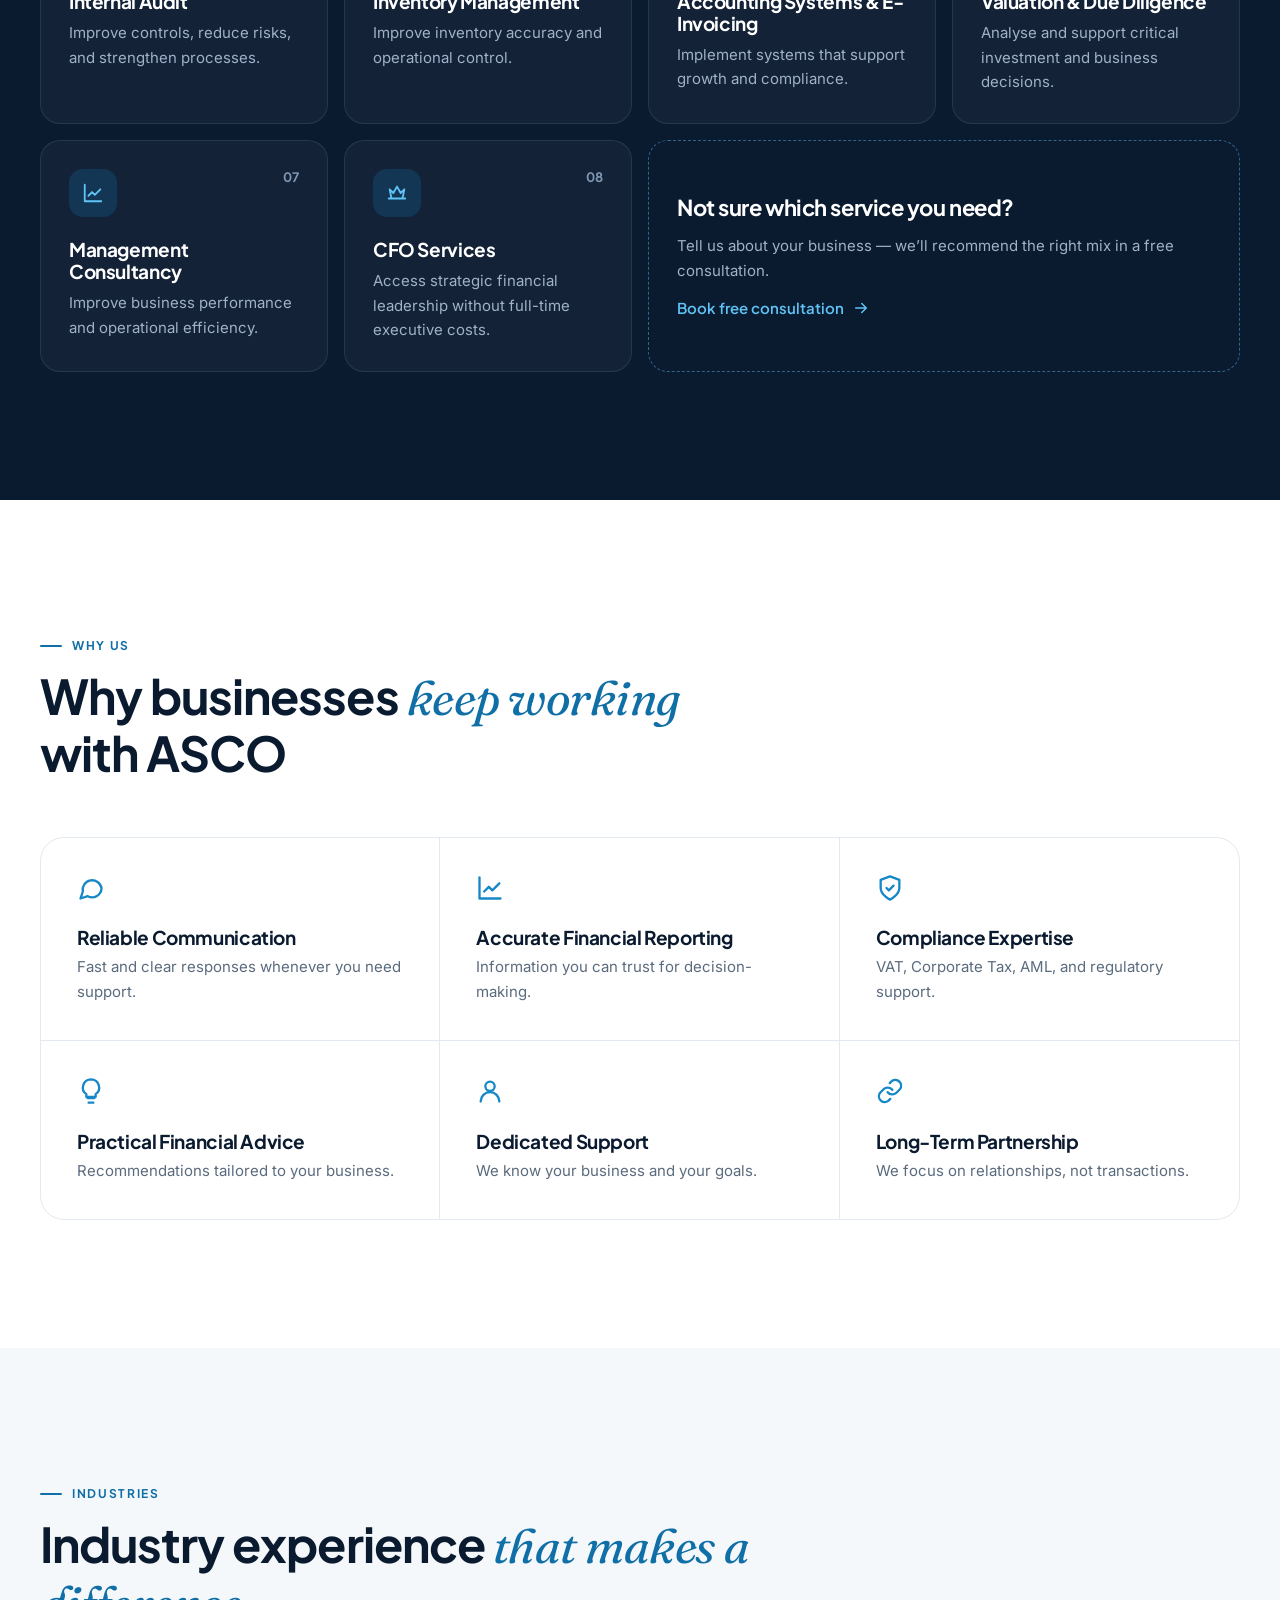
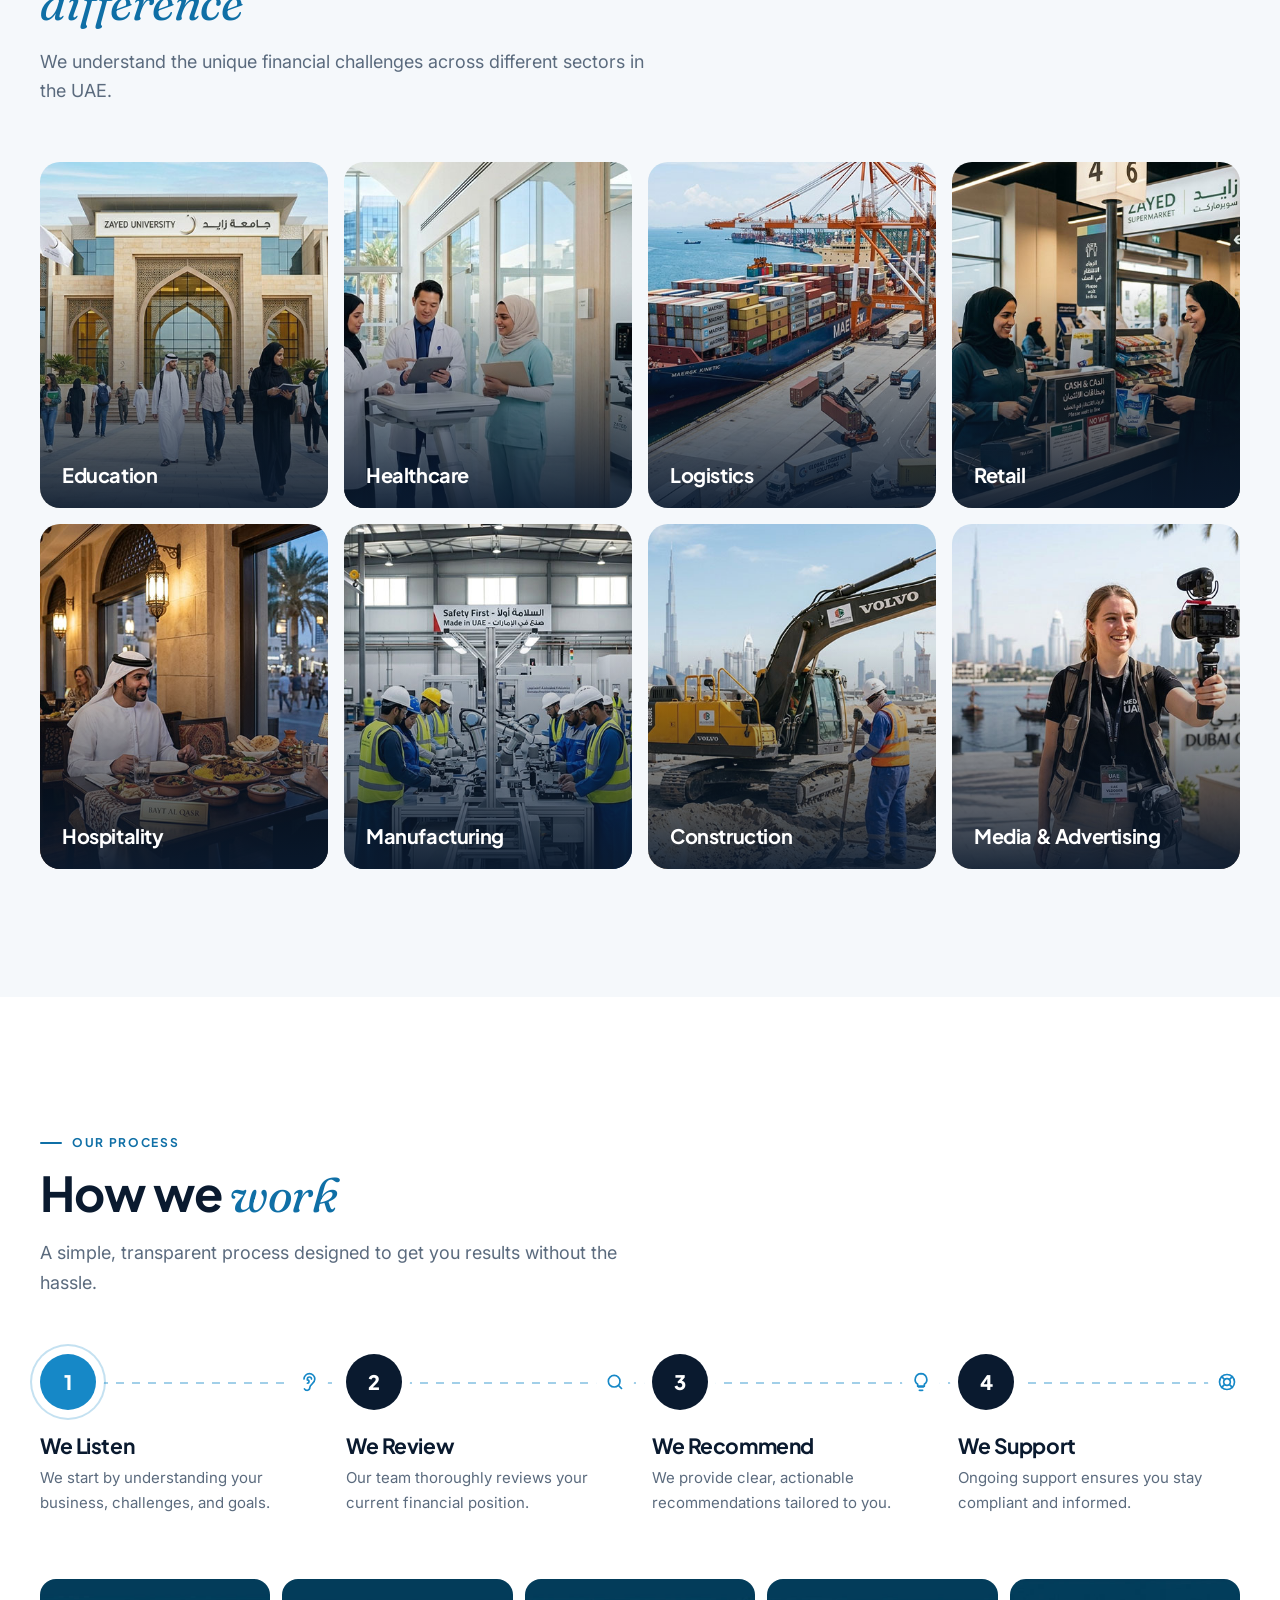
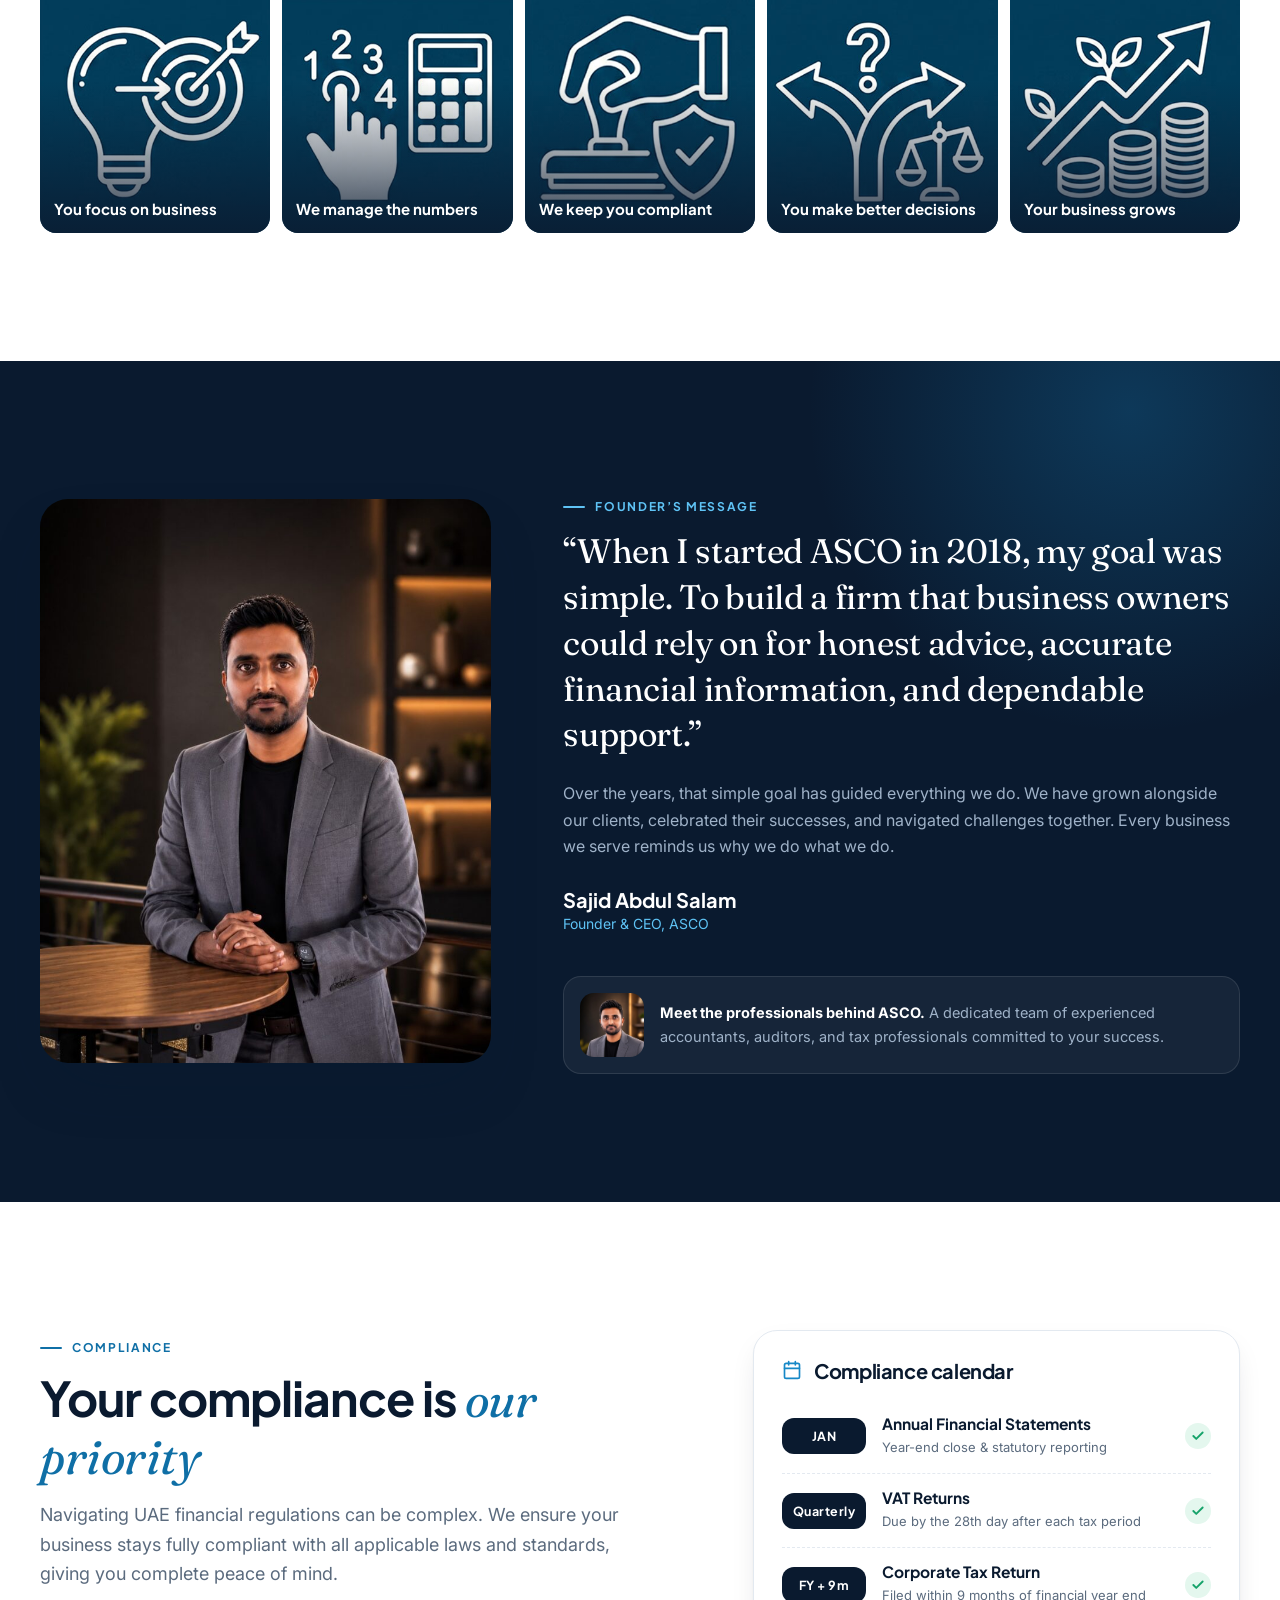
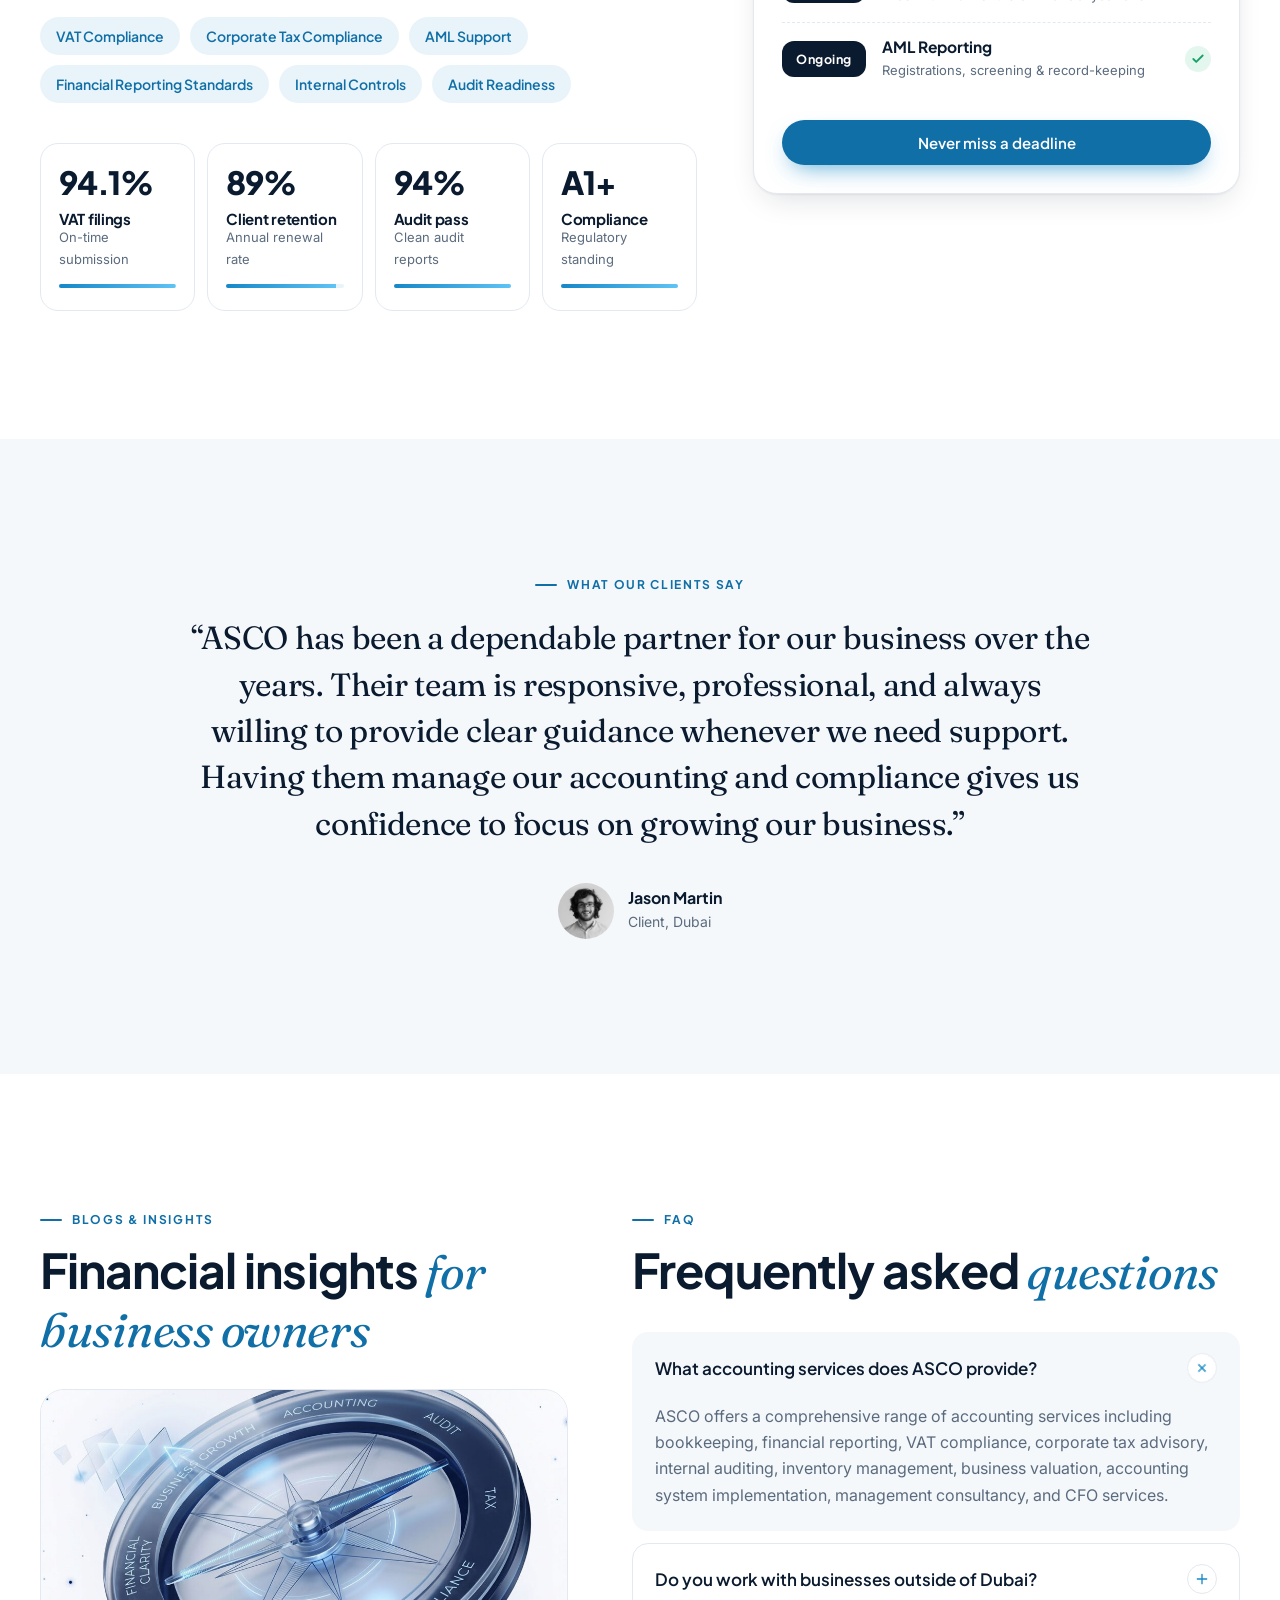
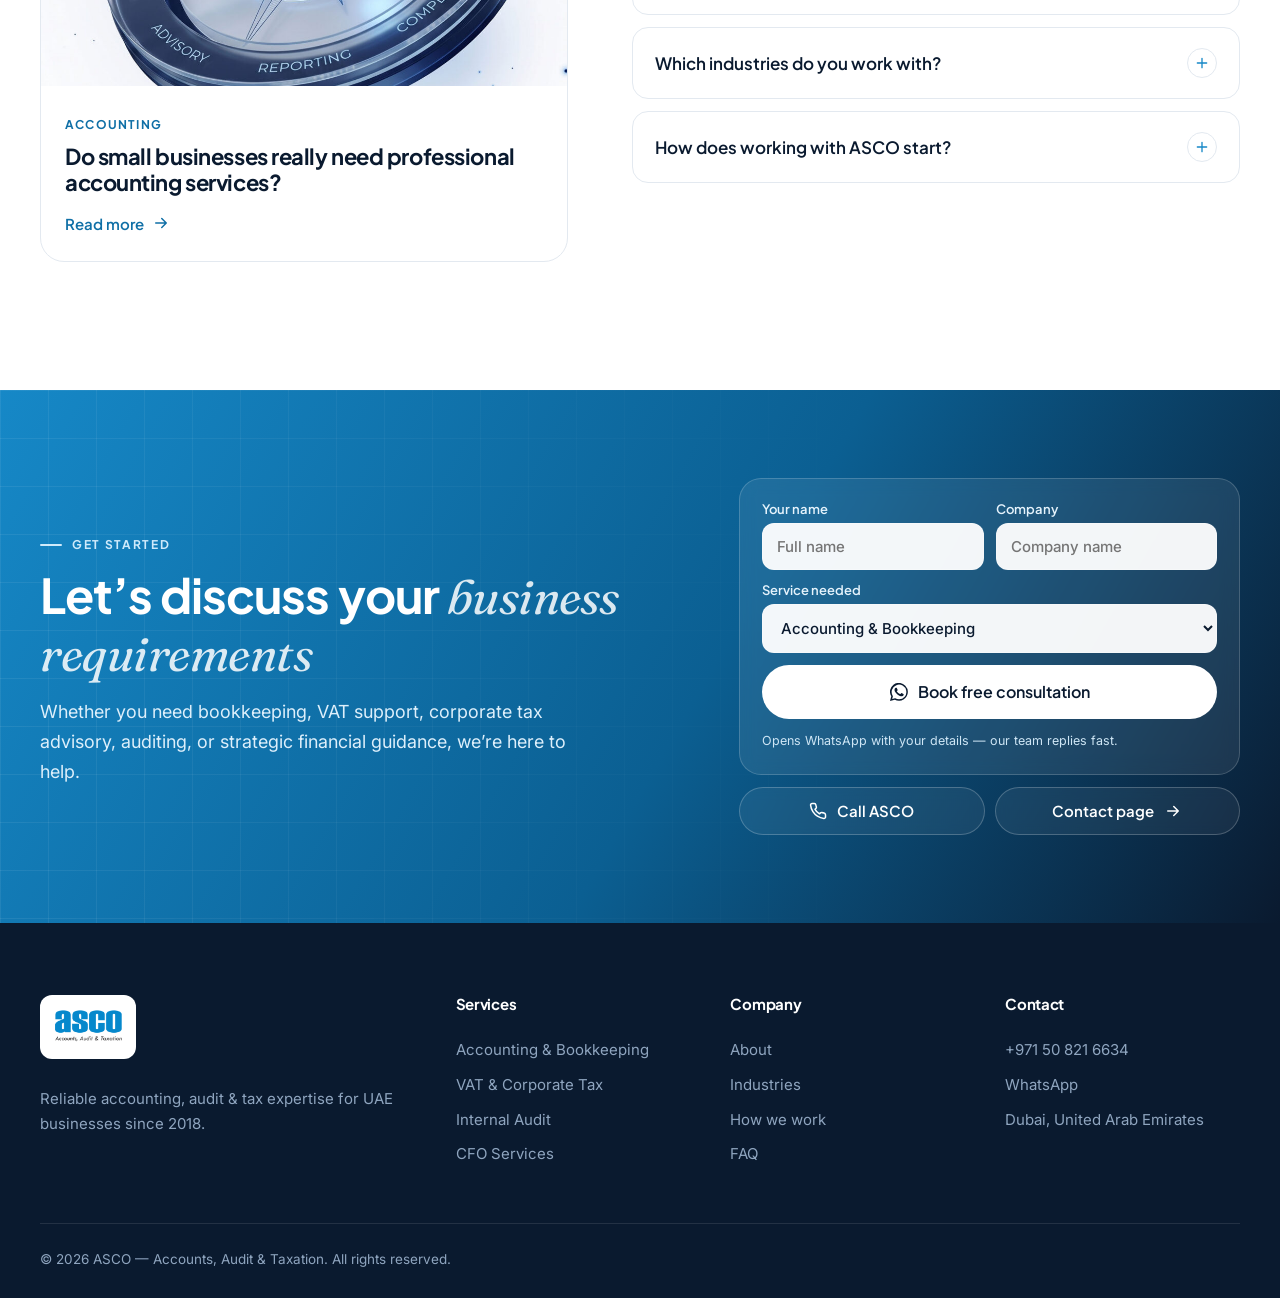
==== commit a8f69a52: "Add business-themed animations - Hero: 'FTA Compliant' audit stamp lands on the visual; live bookkee" ====
--- a/index.html
+++ b/index.html
@@ -101,9 +101,10 @@
       <div class="hero__frame">
         <img src="assets/img/Reliable-1024x1024.jpg" alt="ASCO services — accounting, VAT & corporate tax, audit, reporting, advisory and compliance — around the Dubai skyline" width="1024" height="1024">
       </div>
+      <div class="stamp" aria-hidden="true"><span>FTA</span>Compliant<small>ASCO · Verified</small></div>
       <div class="float-card float-card--a">
         <span class="float-card__icon float-card__icon--green"><svg class="ic"><use href="#i-check"/></svg></span>
-        <div><strong>VAT return filed</strong><small>On time · FTA compliant</small></div>
+        <div class="ledger"><strong>VAT return filed</strong><small>On time · FTA compliant</small></div>
       </div>
       <div class="float-card float-card--b">
         <small>Compliance calendar</small>
@@ -228,12 +229,12 @@
       <h2 class="h2">Any of these <em>familiar?</em></h2>
       <p class="lead">You are not alone. These are the most common financial challenges UAE business owners face every day.</p>
       <ul class="pains">
-        <li><svg class="ic"><use href="#i-x"/></svg>Bookkeeping is falling behind</li>
-        <li><svg class="ic"><use href="#i-x"/></svg>VAT deadlines feel stressful</li>
-        <li><svg class="ic"><use href="#i-x"/></svg>No in-house finance team</li>
-        <li><svg class="ic"><use href="#i-x"/></svg>Financial reports are difficult to understand</li>
-        <li><svg class="ic"><use href="#i-x"/></svg>Corporate Tax requirements seem confusing</li>
-        <li><svg class="ic"><use href="#i-x"/></svg>Compliance concerns keep you awake at night</li>
+        <li><span class="pains__ic"><svg class="ic ic--x"><use href="#i-x"/></svg><svg class="ic ic--ok"><use href="#i-check"/></svg></span><span class="pains__txt">Bookkeeping is falling behind</span><em class="pains__tag">Solved</em></li>
+        <li><span class="pains__ic"><svg class="ic ic--x"><use href="#i-x"/></svg><svg class="ic ic--ok"><use href="#i-check"/></svg></span><span class="pains__txt">VAT deadlines feel stressful</span><em class="pains__tag">Solved</em></li>
+        <li><span class="pains__ic"><svg class="ic ic--x"><use href="#i-x"/></svg><svg class="ic ic--ok"><use href="#i-check"/></svg></span><span class="pains__txt">No in-house finance team</span><em class="pains__tag">Solved</em></li>
+        <li><span class="pains__ic"><svg class="ic ic--x"><use href="#i-x"/></svg><svg class="ic ic--ok"><use href="#i-check"/></svg></span><span class="pains__txt">Financial reports are difficult to understand</span><em class="pains__tag">Solved</em></li>
+        <li><span class="pains__ic"><svg class="ic ic--x"><use href="#i-x"/></svg><svg class="ic ic--ok"><use href="#i-check"/></svg></span><span class="pains__txt">Corporate Tax requirements seem confusing</span><em class="pains__tag">Solved</em></li>
+        <li><span class="pains__ic"><svg class="ic ic--x"><use href="#i-x"/></svg><svg class="ic ic--ok"><use href="#i-check"/></svg></span><span class="pains__txt">Compliance concerns keep you awake at night</span><em class="pains__tag">Solved</em></li>
       </ul>
     </div>
     <div class="solution reveal">
@@ -333,7 +334,7 @@
       <h2 class="h2">How we <em>work</em></h2>
       <p class="lead">A simple, transparent process designed to get you results without the hassle.</p>
     </div>
-    <ol class="steps">
+    <ol class="steps"><li class="steps__bar" aria-hidden="true"></li>
       <li class="step reveal"><span class="step__n">1</span><svg class="ic"><use href="#i-ear"/></svg><h3>We Listen</h3><p>We start by understanding your business, challenges, and goals.</p></li>
       <li class="step reveal"><span class="step__n">2</span><svg class="ic"><use href="#i-search"/></svg><h3>We Review</h3><p>Our team thoroughly reviews your current financial position.</p></li>
       <li class="step reveal"><span class="step__n">3</span><svg class="ic"><use href="#i-bulb"/></svg><h3>We Recommend</h3><p>We provide clear, actionable recommendations tailored to you.</p></li>
@@ -381,19 +382,19 @@
         <li>VAT Compliance</li><li>Corporate Tax Compliance</li><li>AML Support</li><li>Financial Reporting Standards</li><li>Internal Controls</li><li>Audit Readiness</li>
       </ul>
       <div class="metrics">
-        <div class="metric"><strong><span data-count="99.8" data-decimals="1">99.8</span>%</strong><h3>VAT filings</h3><p>On-time submission</p></div>
-        <div class="metric"><strong><span data-count="94">94</span>%</strong><h3>Client retention</h3><p>Annual renewal rate</p></div>
-        <div class="metric"><strong><span data-count="100">100</span>%</strong><h3>Audit pass</h3><p>Clean audit reports</p></div>
-        <div class="metric"><strong>A1+</strong><h3>Compliance</h3><p>Regulatory standing</p></div>
+        <div class="metric"><strong><span data-count="99.8" data-decimals="1">99.8</span>%</strong><h3>VAT filings</h3><p>On-time submission</p><span class="metric__bar" style="--v:.998" aria-hidden="true"></span></div>
+        <div class="metric"><strong><span data-count="94">94</span>%</strong><h3>Client retention</h3><p>Annual renewal rate</p><span class="metric__bar" style="--v:.94" aria-hidden="true"></span></div>
+        <div class="metric"><strong><span data-count="100">100</span>%</strong><h3>Audit pass</h3><p>Clean audit reports</p><span class="metric__bar" style="--v:1" aria-hidden="true"></span></div>
+        <div class="metric"><strong>A1+</strong><h3>Compliance</h3><p>Regulatory standing</p><span class="metric__bar" style="--v:1" aria-hidden="true"></span></div>
       </div>
     </div>
     <aside class="calendar reveal" aria-label="Compliance calendar">
       <div class="calendar__head"><svg class="ic"><use href="#i-calendar"/></svg><h3>Compliance calendar</h3></div>
       <ul>
-        <li><span class="calendar__date">JAN</span><div><strong>Annual Financial Statements</strong><small>Year-end close &amp; statutory reporting</small></div></li>
-        <li><span class="calendar__date">Quarterly</span><div><strong>VAT Returns</strong><small>Due by the 28th day after each tax period</small></div></li>
-        <li><span class="calendar__date">FY + 9m</span><div><strong>Corporate Tax Return</strong><small>Filed within 9 months of financial year end</small></div></li>
-        <li><span class="calendar__date">Ongoing</span><div><strong>AML Reporting</strong><small>Registrations, screening &amp; record-keeping</small></div></li>
+        <li><span class="calendar__date">JAN</span><div><strong>Annual Financial Statements</strong><small>Year-end close &amp; statutory reporting</small></div><span class="tick" aria-hidden="true"><svg class="ic"><use href="#i-check"/></svg></span></li>
+        <li><span class="calendar__date">Quarterly</span><div><strong>VAT Returns</strong><small>Due by the 28th day after each tax period</small></div><span class="tick" aria-hidden="true"><svg class="ic"><use href="#i-check"/></svg></span></li>
+        <li><span class="calendar__date">FY + 9m</span><div><strong>Corporate Tax Return</strong><small>Filed within 9 months of financial year end</small></div><span class="tick" aria-hidden="true"><svg class="ic"><use href="#i-check"/></svg></span></li>
+        <li><span class="calendar__date">Ongoing</span><div><strong>AML Reporting</strong><small>Registrations, screening &amp; record-keeping</small></div><span class="tick" aria-hidden="true"><svg class="ic"><use href="#i-check"/></svg></span></li>
       </ul>
       <a href="#contact" class="btn btn--primary btn--block">Never miss a deadline</a>
     </aside>
--- a/assets/css/styles.css
+++ b/assets/css/styles.css
@@ -263,7 +263,8 @@
 .chips{list-style:none;padding:0;margin:28px 0 0;display:flex;flex-wrap:wrap;gap:10px}
 .chips li{padding:10px 16px;border-radius:999px;background:var(--blue-50);color:var(--blue-600);font:600 14px var(--display)}
 .metrics{display:grid;grid-template-columns:repeat(4,1fr);gap:12px;margin-top:40px}
-.metric{padding:22px 18px;border-radius:18px;border:1px solid var(--line)}
+.metric{padding:22px 18px;border-radius:18px;border:1px solid var(--line);display:flex;flex-direction:column}
+.metric p{margin-bottom:14px}
 .metric strong{display:block;font:800 32px/1 var(--display);color:var(--ink);letter-spacing:-.03em}
 .metric h3{font-size:15px;margin-top:12px}
 .metric p{font-size:13px;color:var(--muted)}
@@ -338,6 +339,52 @@
 .wa-float{position:fixed;right:22px;bottom:22px;z-index:40;width:58px;height:58px;border-radius:50%;background:#25D366;color:#fff;display:grid;place-items:center;box-shadow:0 12px 30px -8px rgba(37,211,102,.7);transition:transform .25s var(--ease)}
 .wa-float .ic{width:28px;height:28px}
 .wa-float:hover{transform:scale(1.08)}
+
+/* ===== Business animations ===== */
+/* 1. Audit stamp */
+.stamp{position:absolute;right:26px;bottom:34px;z-index:2;display:grid;justify-items:center;padding:10px 16px 8px;border:3px solid #16A36A;border-radius:12px;color:#16A36A;background:rgba(255,255,255,.92);font:800 20px/1 var(--display);letter-spacing:.12em;text-transform:uppercase;transform:rotate(-12deg);box-shadow:0 0 0 3px rgba(255,255,255,.92),inset 0 0 0 2px rgba(22,163,106,.25);animation:stampIn .55s cubic-bezier(.3,1.6,.5,1) 1.1s both}
+.stamp span{font-size:11px;letter-spacing:.3em;margin-bottom:4px}
+.stamp small{font:700 9px var(--display);letter-spacing:.18em;margin-top:5px;opacity:.8}
+@keyframes stampIn{0%{opacity:0;transform:rotate(-24deg) scale(2.6)}70%{opacity:1;transform:rotate(-10deg) scale(.94)}100%{opacity:1;transform:rotate(-12deg) scale(1)}}
+.hero__frame.is-stamped{animation:thud .35s ease 1.4s}
+@keyframes thud{40%{transform:perspective(1200px) rotateY(-6deg) rotateX(2deg) translateY(4px) scale(.995)}}
+/* 2. Live ledger card */
+.float-card--a .ic{stroke-dasharray:30;stroke-dashoffset:0}
+.float-card--a.is-ticking .ic{animation:draw .6s var(--ease) .15s both}
+@keyframes draw{from{stroke-dashoffset:30}}
+.ledger{transition:opacity .3s,transform .3s var(--ease);min-width:170px}
+.ledger.is-out{opacity:0;transform:translateY(-6px)}
+/* 3. Challenges -> solved */
+.pains__ic{position:relative;width:26px;height:26px;flex:none}
+.pains__ic .ic{position:absolute;inset:0;width:26px;height:26px;padding:5px;border-radius:50%;background:#fff;stroke-width:3;transition:transform .45s var(--ease),opacity .3s}
+.pains .ic--x{color:var(--red)}
+.pains .ic--ok{color:var(--green);opacity:0;transform:scale(.3) rotate(-90deg)}
+.pains__txt{flex:1}
+.pains__tag{font:700 11px var(--display);font-style:normal;letter-spacing:.08em;text-transform:uppercase;color:var(--green);opacity:0;transform:translateX(-6px);transition:opacity .35s,transform .35s var(--ease)}
+.pains li{transition:background .45s,border-color .45s}
+.pains li:hover{background:#FFF6F5;border-color:#FBE1DE}
+.pains li:hover .ic{color:inherit}
+.pains.is-solved li{background:#EEF9F3;border-color:#CBEEDB;transition-delay:calc(var(--i)*380ms)}
+.pains.is-solved .ic--x{opacity:0;transform:scale(.3) rotate(90deg);transition-delay:calc(var(--i)*380ms)}
+.pains.is-solved .ic--ok{opacity:1;transform:none;transition-delay:calc(var(--i)*380ms + 120ms)}
+.pains.is-solved .pains__tag{opacity:1;transform:none;transition-delay:calc(var(--i)*380ms + 220ms)}
+/* 4. Ledger chart grows */
+.svc__chart i{transform-origin:bottom;transition:transform .9s var(--ease) calc(var(--n,0)*90ms + .2s)}
+html:not(.no-js) .reveal:not(.is-in) .svc__chart i{transform:scaleY(0)}
+.float-card__row{animation:rowIn .5s var(--ease) both}
+.float-card__row:nth-of-type(1){animation-delay:1.6s}.float-card__row:nth-of-type(2){animation-delay:1.8s}.float-card__row:nth-of-type(3){animation-delay:2s}
+@keyframes rowIn{from{opacity:0;transform:translateX(10px)}}
+/* 5. Process progress */
+.steps__bar{position:absolute;top:28px;left:28px;height:2px;width:calc((100% - 56px)*var(--p,0));background:var(--blue);border-radius:2px;list-style:none;z-index:0;transition:width .15s linear}
+.step__n{z-index:1}
+.step.is-active .step__n{background:var(--blue);box-shadow:0 0 0 8px #fff,0 0 0 10px rgba(22,136,199,.25)}
+/* 6. Compliance ticks + bars */
+.tick{margin-left:auto;width:26px;height:26px;border-radius:50%;display:grid;place-items:center;background:#E4F7EE;color:var(--green);flex:none;transition:transform .45s cubic-bezier(.3,1.6,.5,1) calc(var(--i,0)*350ms + .4s),opacity .3s calc(var(--i,0)*350ms + .4s)}
+.tick .ic{width:14px;height:14px;stroke-width:3.2}
+html:not(.no-js) .calendar:not(.is-in) .tick{transform:scale(0);opacity:0}
+.metric__bar{display:block;height:4px;border-radius:4px;background:var(--blue-50);margin-top:auto;position:relative;overflow:hidden}
+.metric__bar::after{content:"";position:absolute;inset:0;background:linear-gradient(90deg,var(--blue),var(--sky));transform-origin:left;transform:scaleX(var(--v));transition:transform 1.4s var(--ease) .3s}
+html:not(.no-js) .reveal:not(.is-in) .metric__bar::after{transform:scaleX(0)}
 
 /* Reveal */
 .reveal{opacity:0;transform:translateY(24px);transition:opacity .8s var(--ease),transform .8s var(--ease)}
@@ -399,6 +446,8 @@
   .step{padding-left:80px;min-height:56px}
   .step__n{position:absolute;left:0;top:0;margin:0}
   .step>.ic{display:none}
+  .steps__bar{top:28px;left:27px;width:2px;height:calc((100% - 56px)*var(--p,0))}
+  .stamp{right:12px;top:14px;bottom:auto;font-size:14px;padding:8px 12px 6px}
   .outcomes{grid-template-columns:repeat(5,70%);overflow-x:auto;scroll-snap-type:x mandatory;scrollbar-width:none}
   .outcomes figure{scroll-snap-align:start}
   .metrics{grid-template-columns:1fr 1fr}
@@ -409,4 +458,5 @@
   *,*::before,*::after{animation:none!important;transition:none!important}
   html{scroll-behavior:auto}
   .reveal{opacity:1;transform:none}
+  .svc__chart i,.tick,.metric__bar::after{transform:none!important;opacity:1!important}
 }
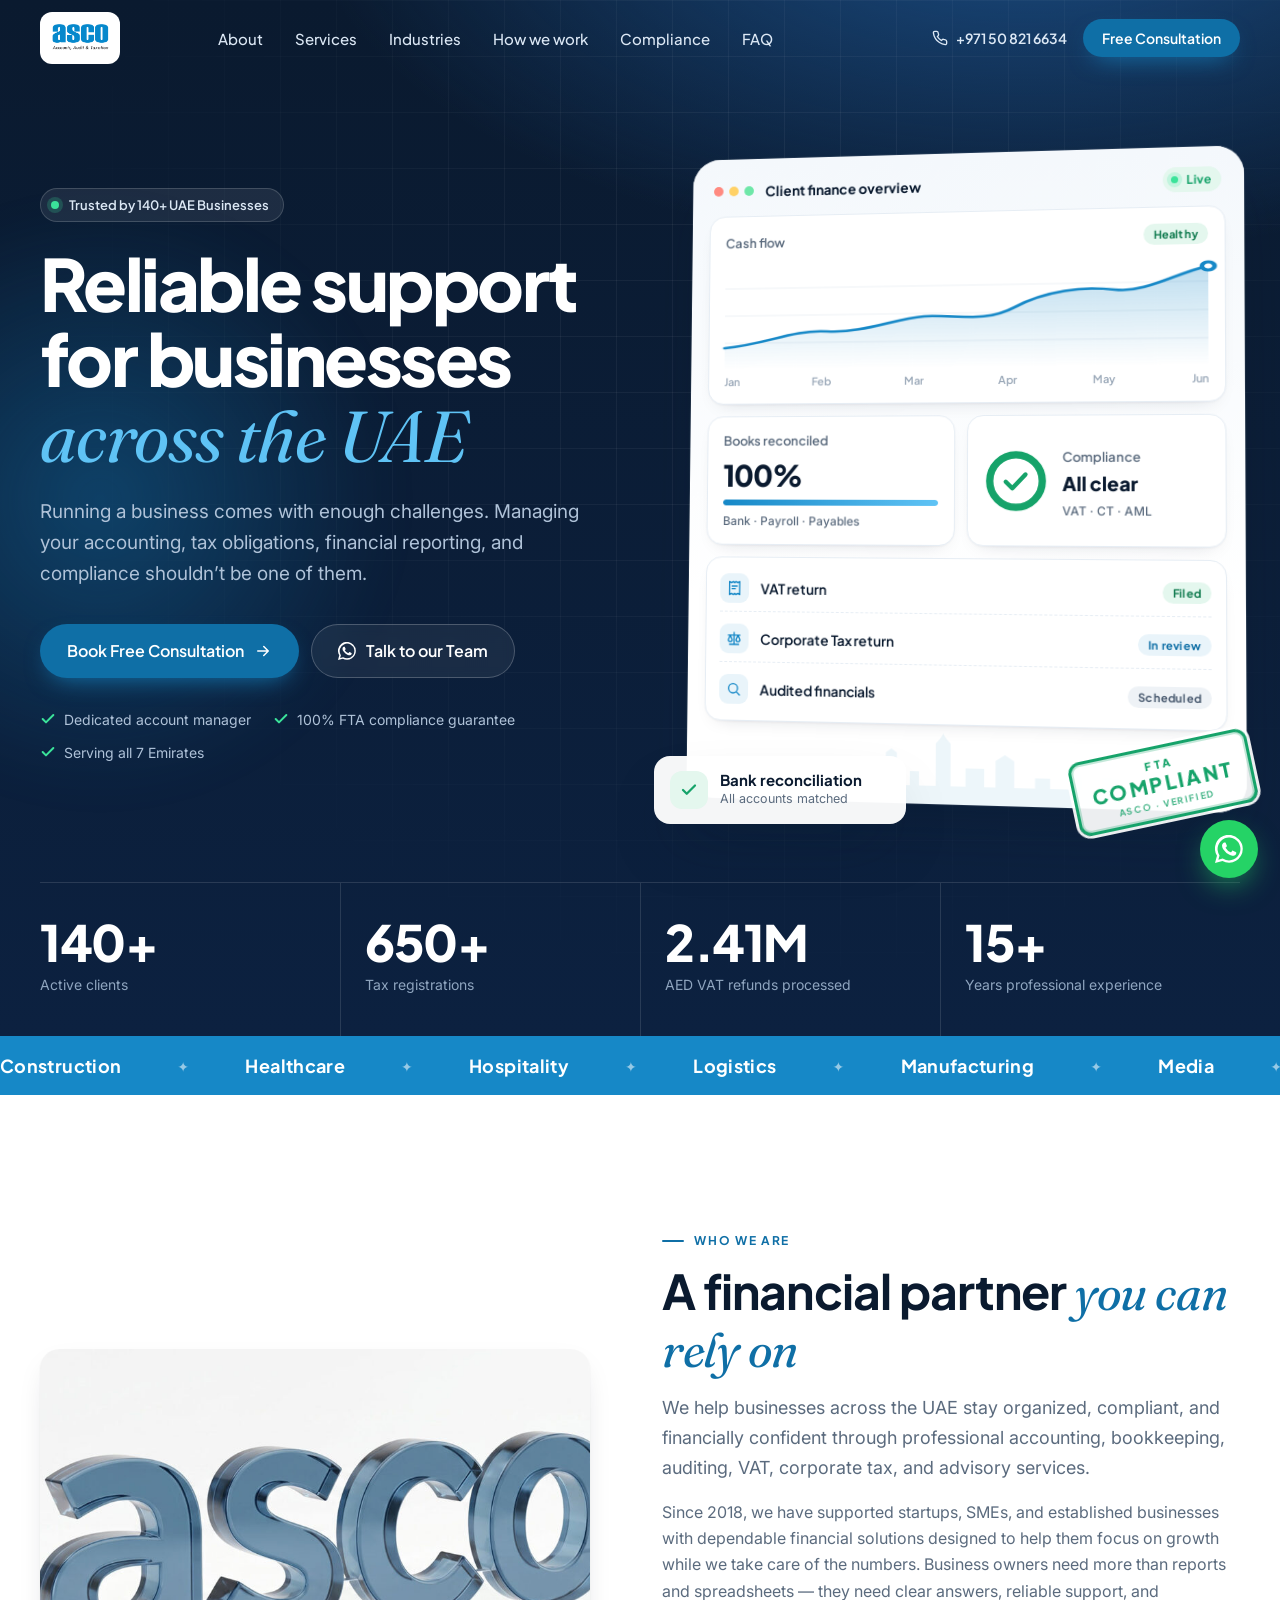
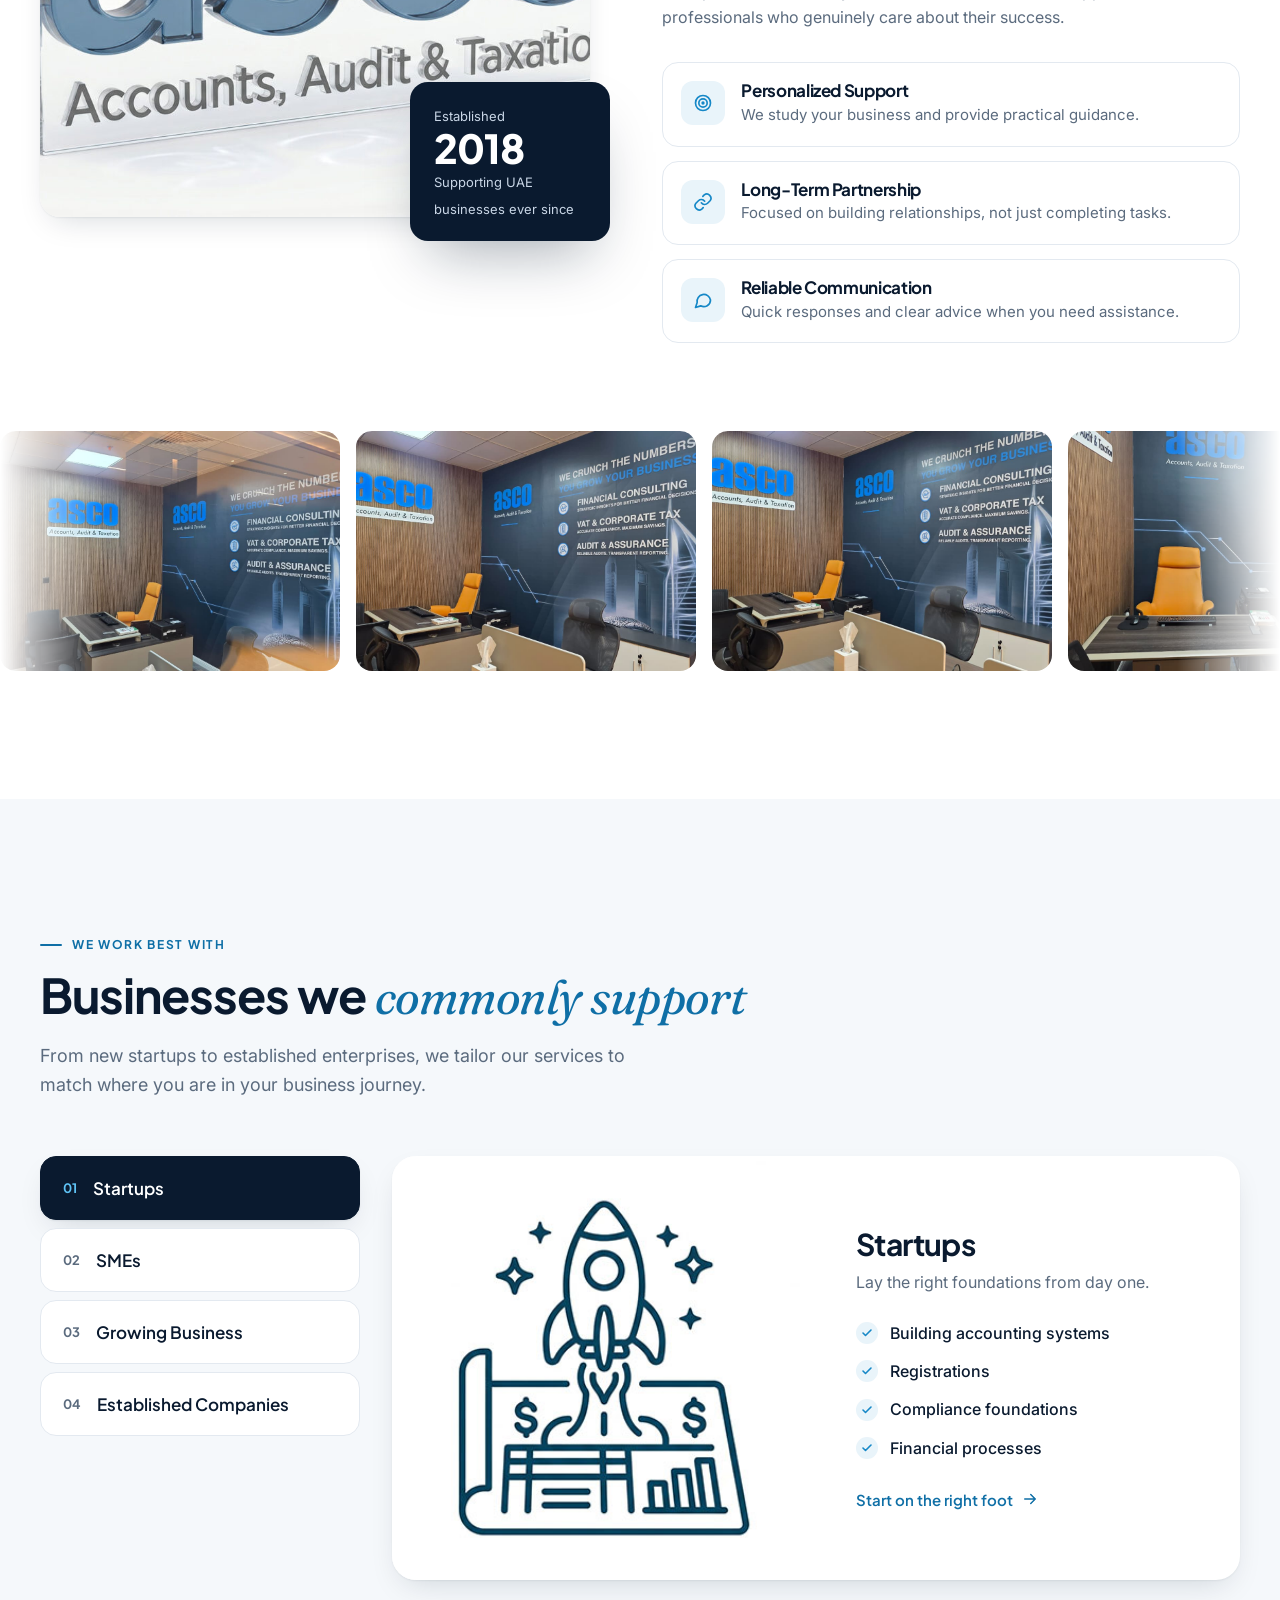
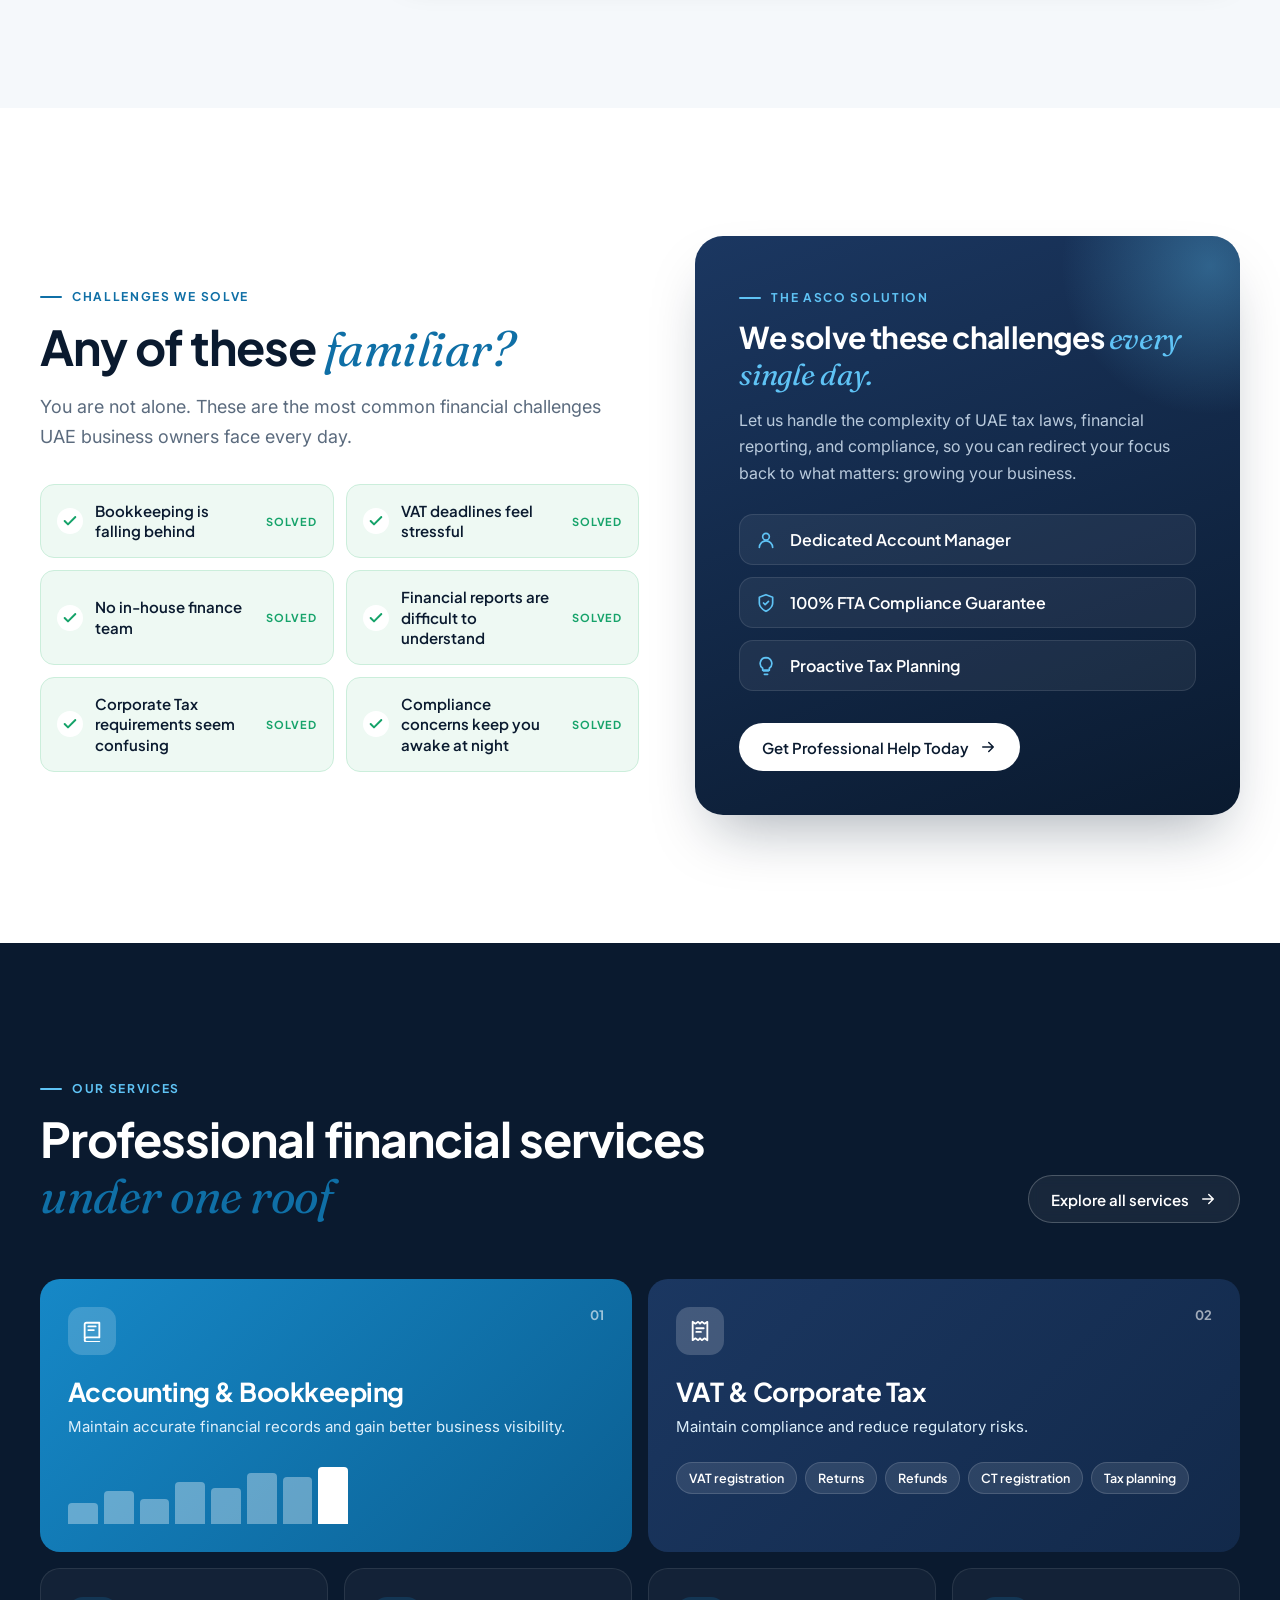
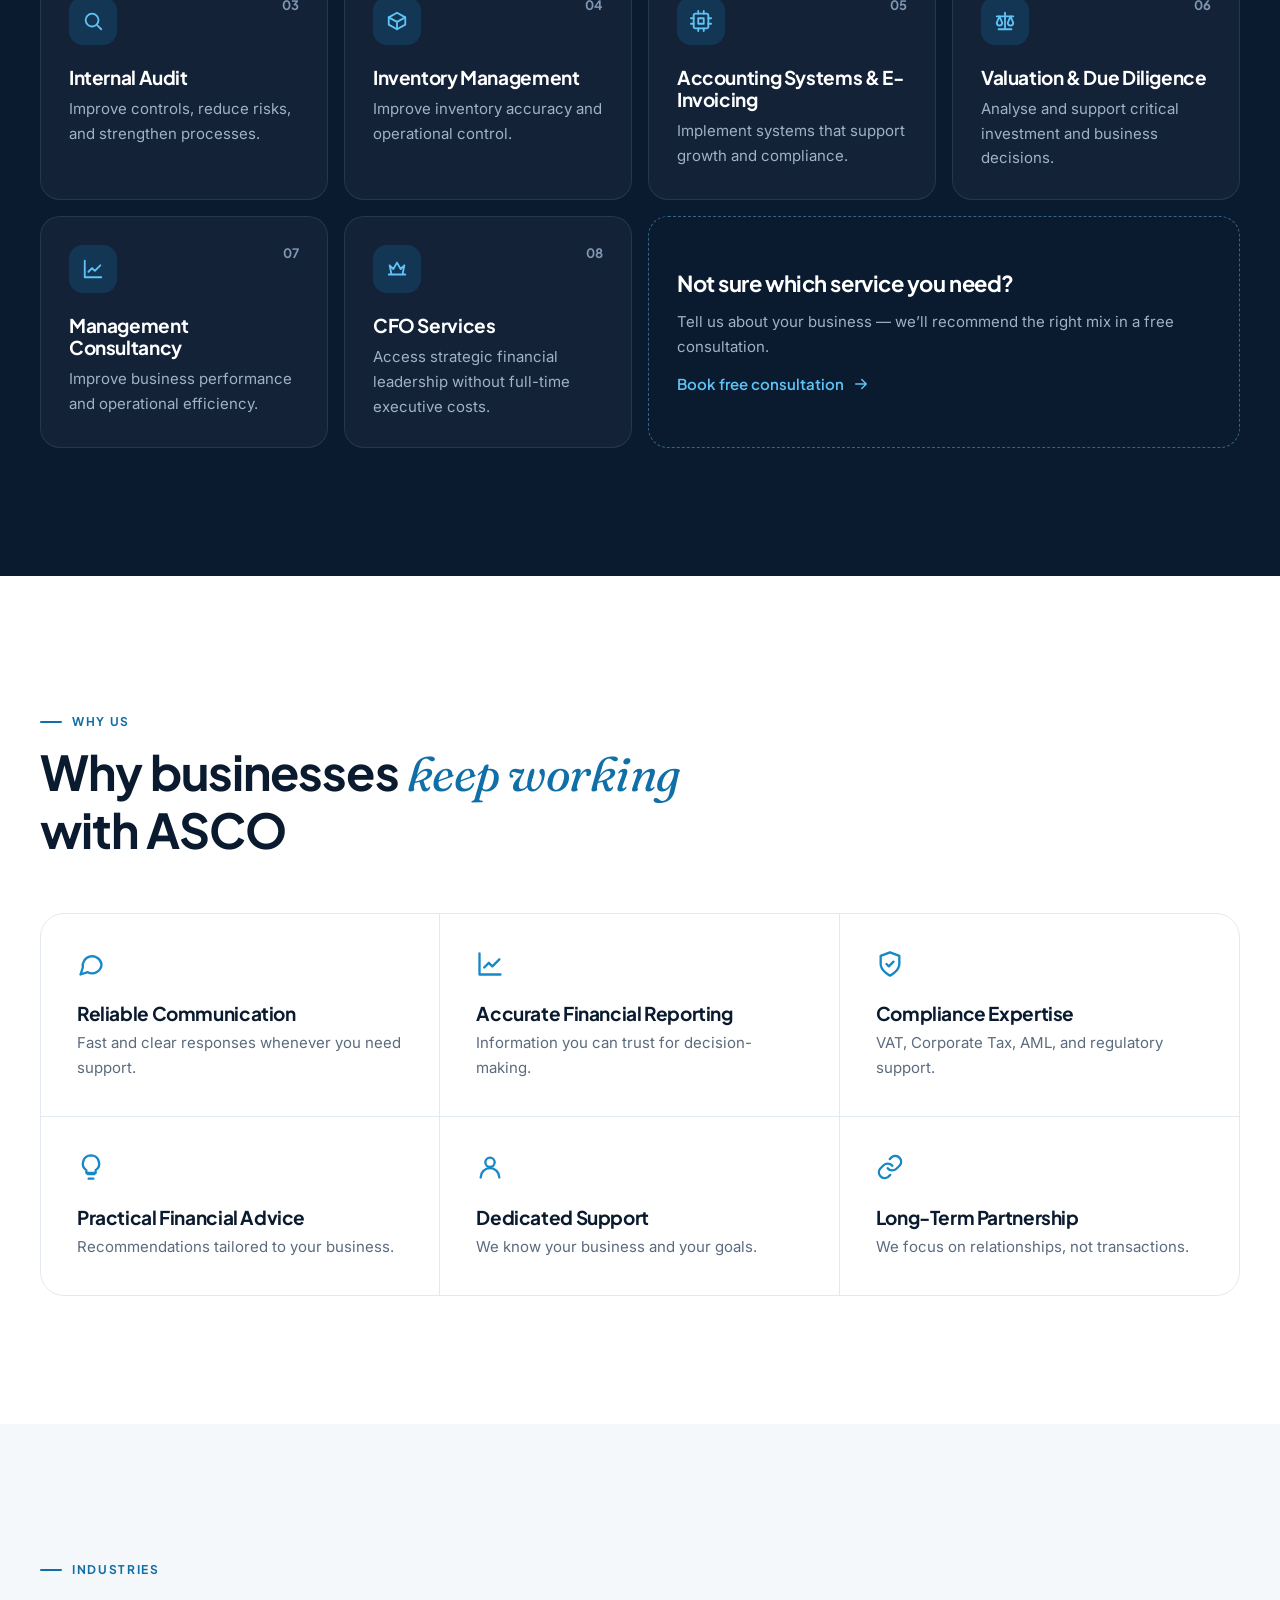
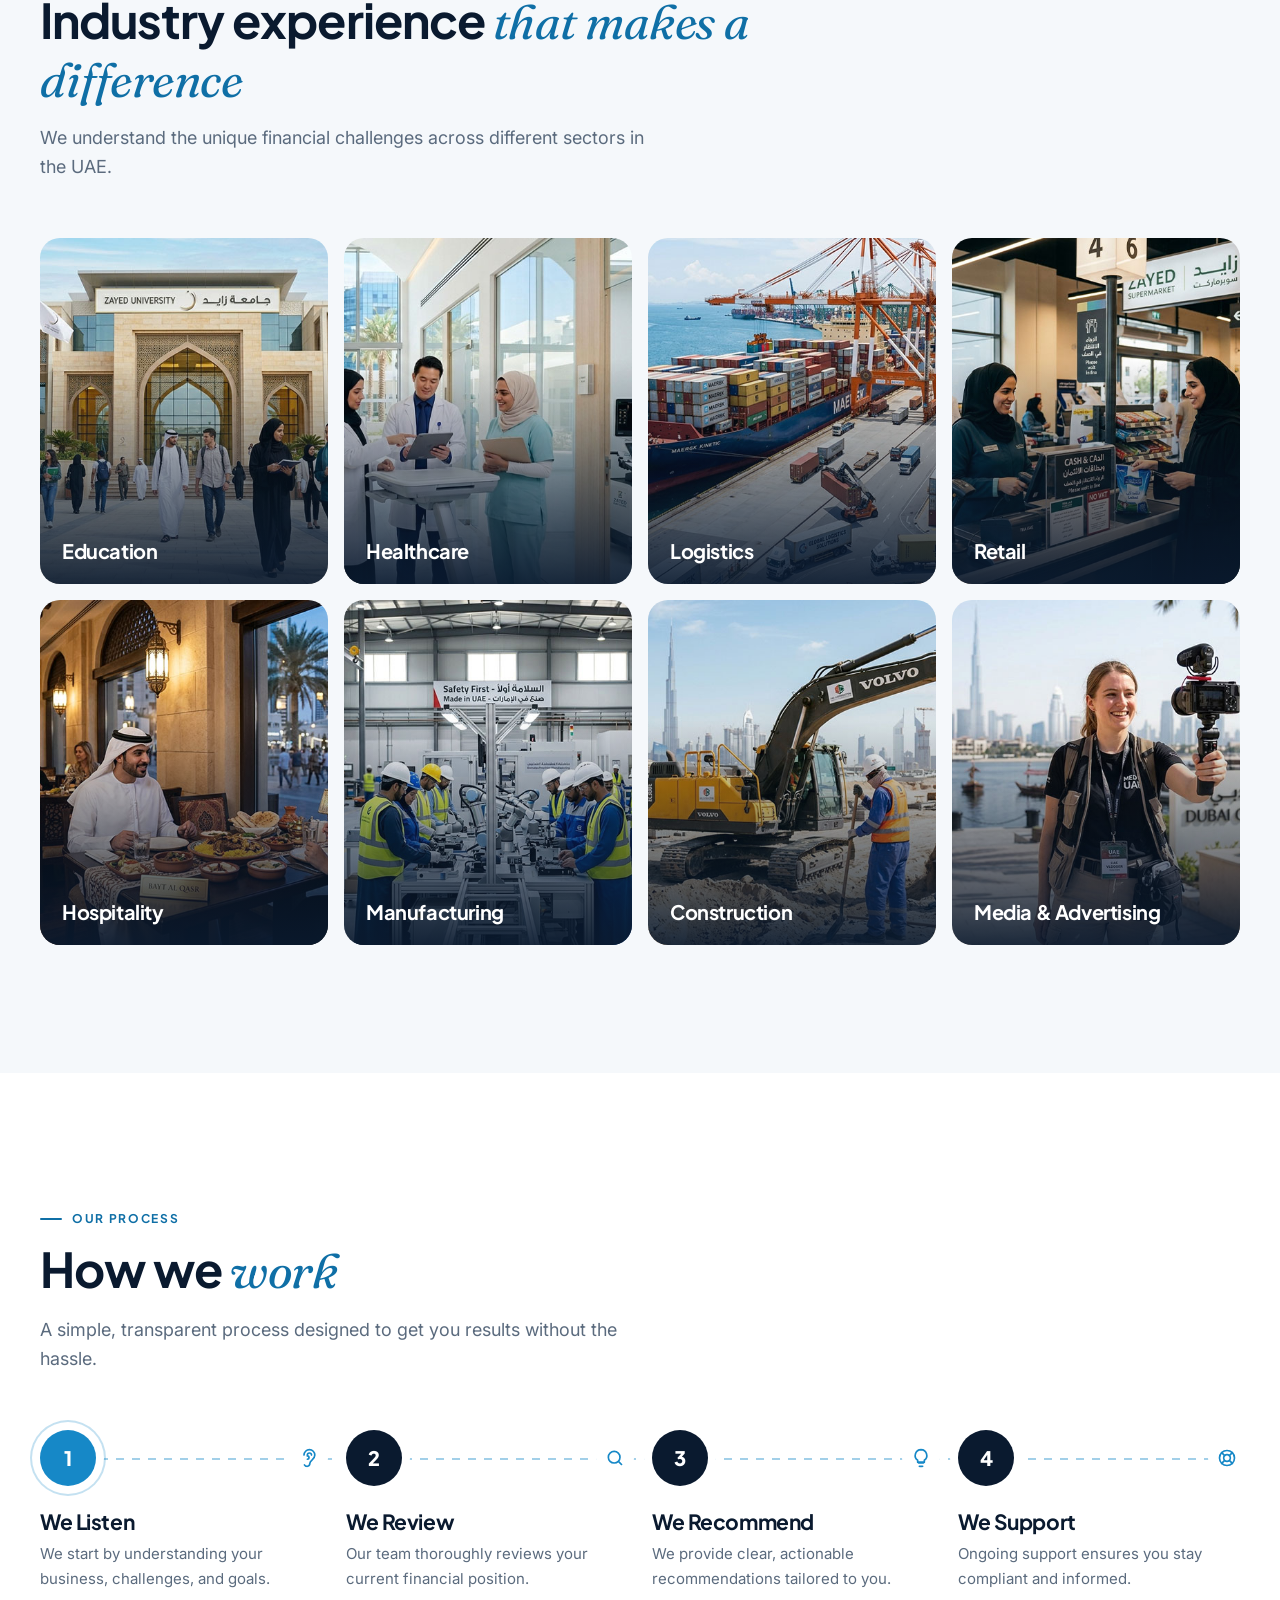
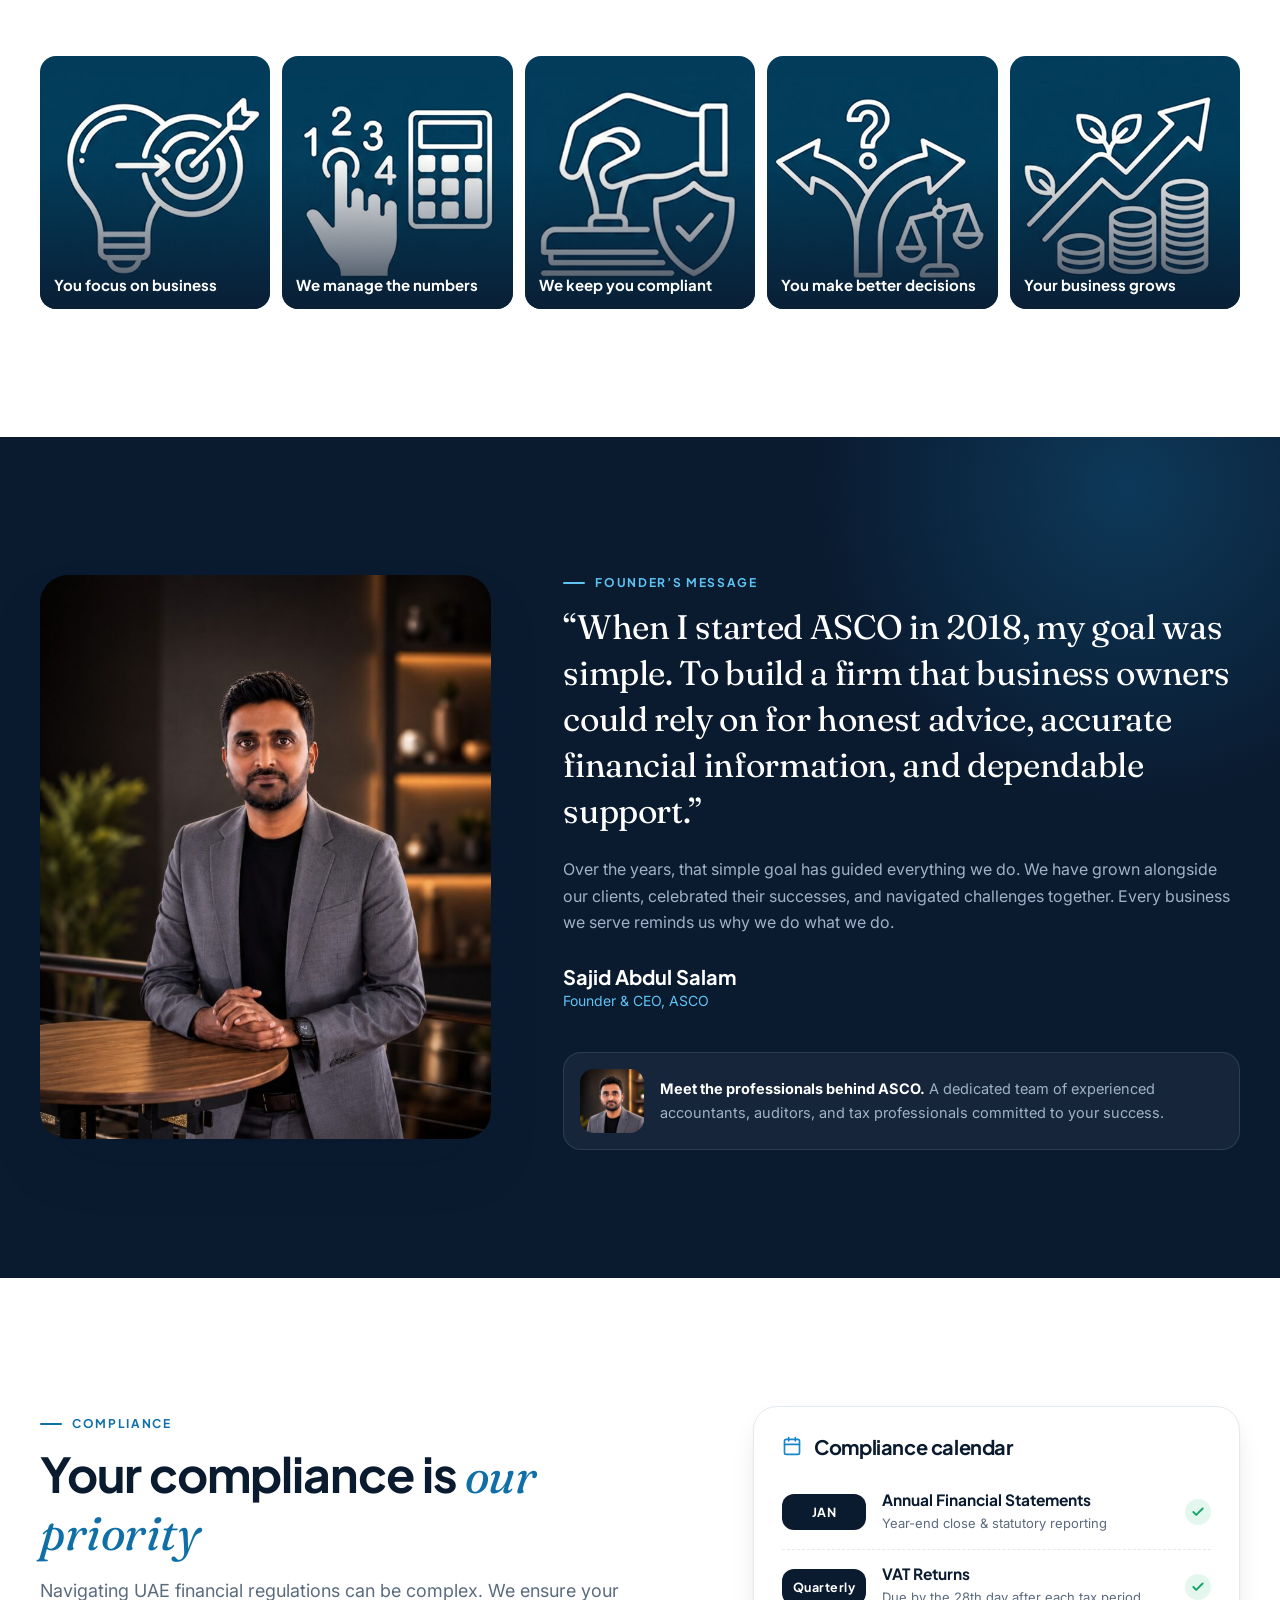
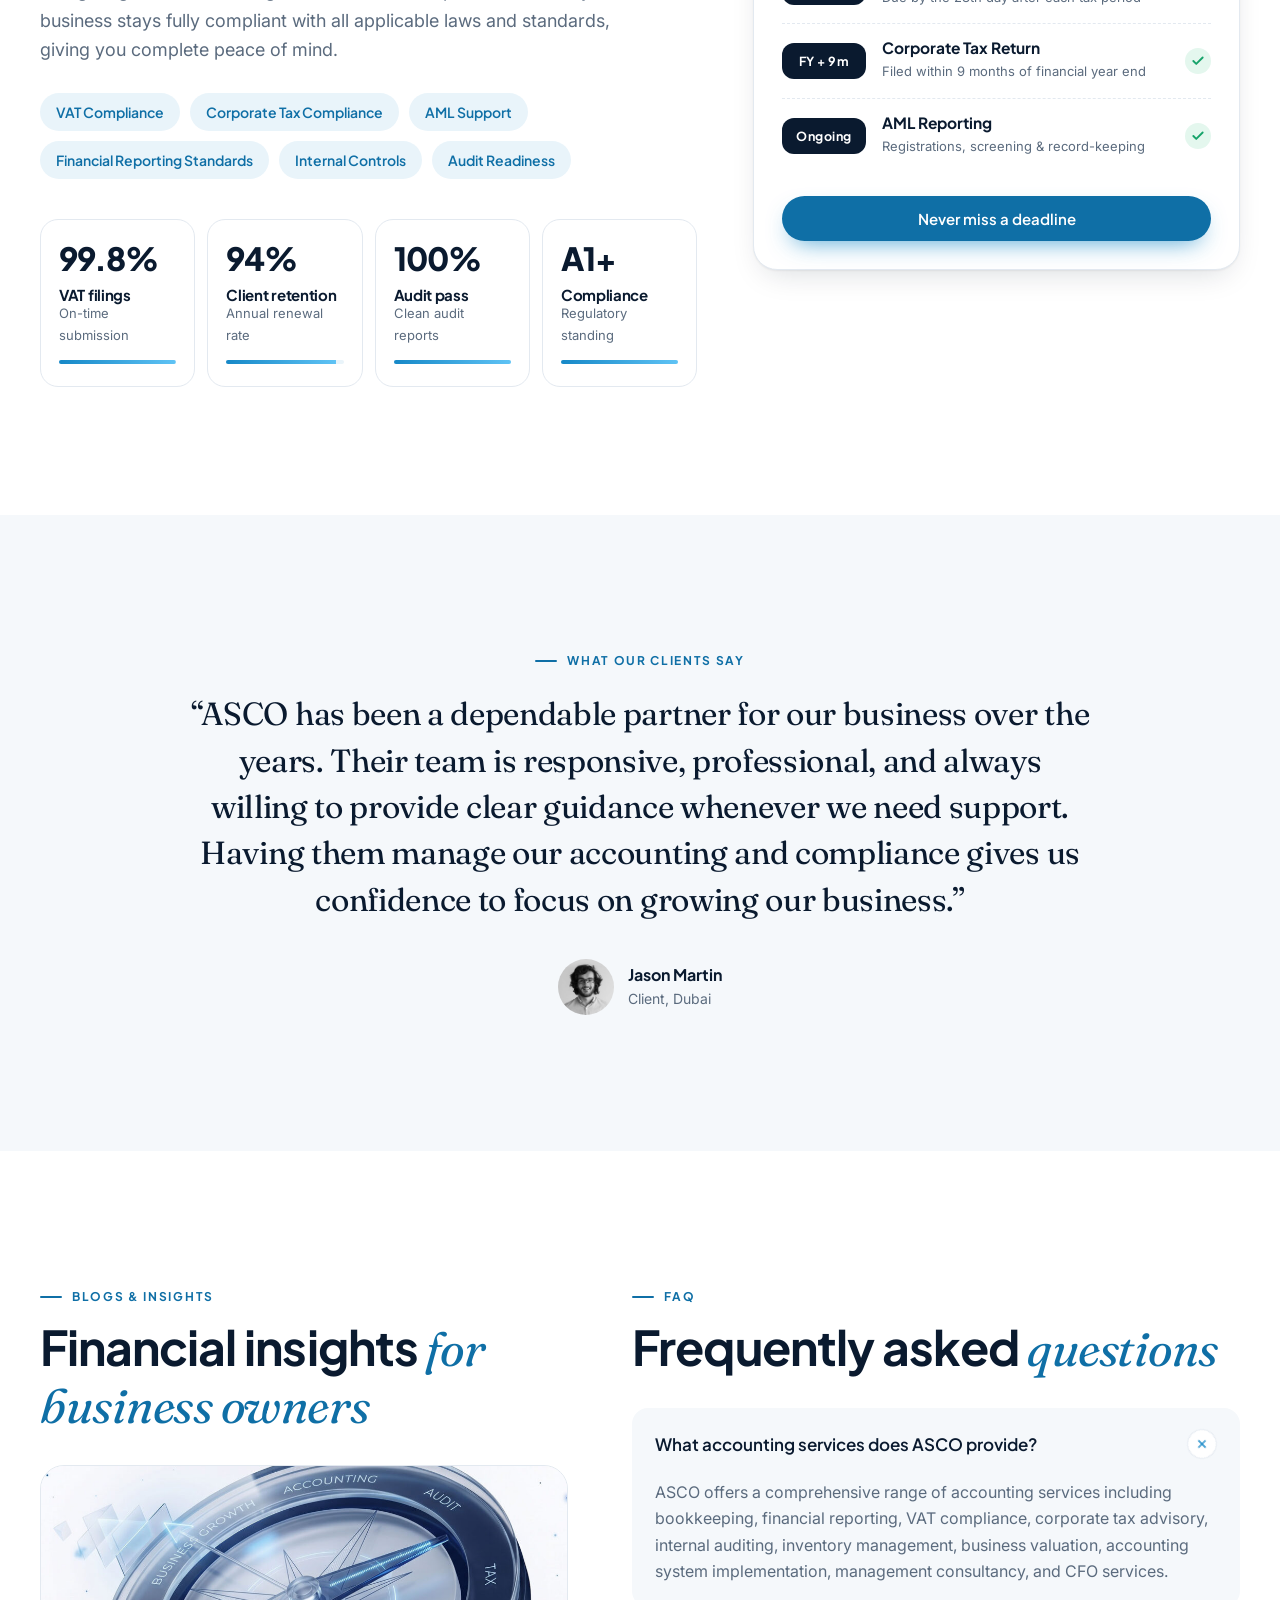
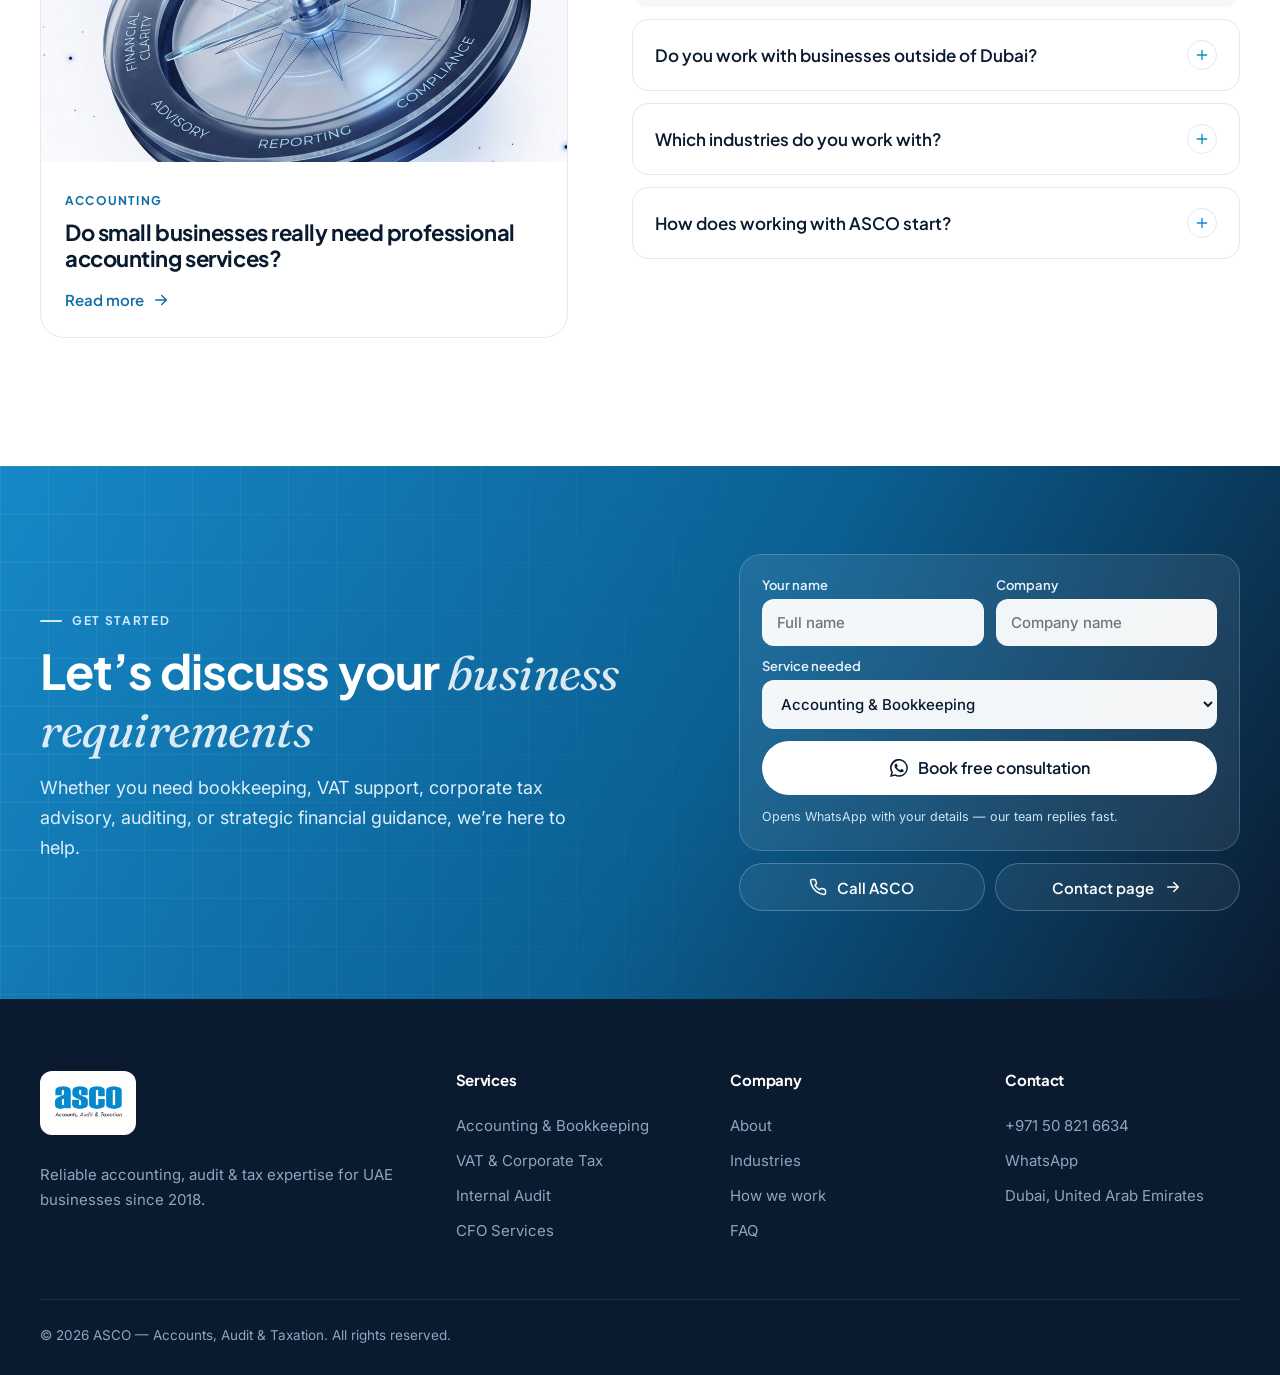
==== commit 1bbe9907: "Replace stock hero render with animated HTML/SVG finance dashboard - Crisp 'client finance overview'" ====
--- a/index.html
+++ b/index.html
@@ -99,19 +99,47 @@
     </div>
     <div class="hero__visual">
       <div class="hero__frame">
-        <img src="assets/img/Reliable-1024x1024.jpg" alt="ASCO services — accounting, VAT & corporate tax, audit, reporting, advisory and compliance — around the Dubai skyline" width="1024" height="1024">
+        <div class="dash" role="img" aria-label="Illustration of an ASCO client finance overview: cash flow, reconciled books, compliance status and filing timeline">
+          <div class="dash__bar">
+            <span class="dash__dots"><i></i><i></i><i></i></span>
+            <span class="dash__title">Client finance overview</span>
+            <span class="dash__live"><span class="pill__dot"></span>Live</span>
+          </div>
+          <div class="dash__grid">
+            <div class="dcard dcard--wide">
+              <div class="dcard__head"><span>Cash flow</span><em class="chip chip--green">Healthy</em></div>
+              <svg class="dchart" viewBox="0 0 320 110" preserveAspectRatio="none">
+                <defs><linearGradient id="dg" x1="0" y1="0" x2="0" y2="1"><stop offset="0" stop-color="#1688C7" stop-opacity=".28"/><stop offset="1" stop-color="#1688C7" stop-opacity="0"/></linearGradient></defs>
+                <path class="dchart__grid" d="M0 27H320M0 55H320M0 83H320"/>
+                <path class="dchart__area" d="M0 88 C30 84 45 70 70 72 S115 60 135 58 S175 66 195 50 S240 30 260 34 S300 18 320 12 V110 H0Z" fill="url(#dg)"/>
+                <path class="dchart__line" pathLength="1" d="M0 88 C30 84 45 70 70 72 S115 60 135 58 S175 66 195 50 S240 30 260 34 S300 18 320 12"/>
+                <circle class="dchart__dot" cx="320" cy="12" r="4"/>
+              </svg>
+              <div class="dchart__months"><span>Jan</span><span>Feb</span><span>Mar</span><span>Apr</span><span>May</span><span>Jun</span></div>
+            </div>
+            <div class="dcard">
+              <div class="dcard__head"><span>Books reconciled</span></div>
+              <strong class="dcard__big">100%</strong>
+              <div class="dbar"><i></i></div>
+              <small class="dcard__note">Bank · Payroll · Payables</small>
+            </div>
+            <div class="dcard dcard--ring">
+              <svg class="dring" viewBox="0 0 44 44"><circle cx="22" cy="22" r="18"/><circle class="dring__val" cx="22" cy="22" r="18"/><path class="dring__ok" d="M15 22.5l4.5 4.5 9-9.5"/></svg>
+              <div><span class="dcard__label">Compliance</span><strong>All clear</strong><small class="dcard__note">VAT · CT · AML</small></div>
+            </div>
+            <div class="dcard dcard--wide dlist">
+              <div class="dlist__row"><span class="dlist__ic"><svg class="ic"><use href="#i-receipt"/></svg></span><span>VAT return</span><em class="chip chip--green">Filed</em></div>
+              <div class="dlist__row"><span class="dlist__ic"><svg class="ic"><use href="#i-scale"/></svg></span><span>Corporate Tax return</span><em class="chip chip--blue">In review</em></div>
+              <div class="dlist__row"><span class="dlist__ic"><svg class="ic"><use href="#i-search"/></svg></span><span>Audited financials</span><em class="chip">Scheduled</em></div>
+            </div>
+          </div>
+          <svg class="dash__skyline" viewBox="0 0 600 70" preserveAspectRatio="none" aria-hidden="true"><path d="M0 70V52h30v-8h18v8h22V36h14v16h26V40l8-6 8 6v12h20V30h16v22h18V44h24v8h16V20l6-4 6 4v32h14V38h10v14h18V10l4-4 3-4 1-2 1 2 3 4 4 4v42h16V34h20v18h12V26l10-6 10 6v26h22V42h16v10h20V30c8 0 14 6 14 14v8h20V40h18v12h26V46h20v24z"/></svg>
+        </div>
       </div>
       <div class="stamp" aria-hidden="true"><span>FTA</span>Compliant<small>ASCO · Verified</small></div>
       <div class="float-card float-card--a">
         <span class="float-card__icon float-card__icon--green"><svg class="ic"><use href="#i-check"/></svg></span>
         <div class="ledger"><strong>VAT return filed</strong><small>On time · FTA compliant</small></div>
-      </div>
-      <div class="float-card float-card--b">
-        <small>Compliance calendar</small>
-        <strong>Upcoming deadlines</strong>
-        <div class="float-card__row"><b>VAT return</b><span>28 days after period</span></div>
-        <div class="float-card__row"><b>Corporate Tax</b><span>FY end + 9 months</span></div>
-        <div class="float-card__row"><b>Financial statements</b><span>January</span></div>
       </div>
     </div>
   </div>
--- a/assets/css/styles.css
+++ b/assets/css/styles.css
@@ -107,7 +107,7 @@
 .float-card{position:absolute;background:rgba(255,255,255,.96);color:var(--text);border-radius:16px;padding:14px 16px;box-shadow:var(--shadow-lg);display:flex;gap:12px;align-items:center;animation:float 6s ease-in-out infinite}
 .float-card strong{display:block;font:700 15px var(--display);color:var(--ink)}
 .float-card small{display:block;font-size:12.5px;color:var(--muted)}
-.float-card--a{left:-28px;bottom:64px}
+.float-card--a{left:-28px;bottom:-22px}
 .float-card--b{right:-18px;top:-22px;flex-direction:column;align-items:flex-start;gap:4px;min-width:190px;animation-delay:-3s}
 .float-card__big{font-size:24px!important;letter-spacing:-.02em}
 .float-card__icon{width:38px;height:38px;border-radius:12px;display:grid;place-items:center}
@@ -340,9 +340,59 @@
 .wa-float .ic{width:28px;height:28px}
 .wa-float:hover{transform:scale(1.08)}
 
+/* ===== Hero dashboard (replaces stock render) ===== */
+.dash{position:relative;padding:18px 18px 78px;background:linear-gradient(180deg,#F4F8FC 0%,#FFFFFF 70%);font-family:var(--display);overflow:hidden}
+.dash__bar{display:flex;align-items:center;gap:12px;padding:2px 4px 14px}
+.dash__dots{display:flex;gap:6px}
+.dash__dots i{width:10px;height:10px;border-radius:50%;background:#E3E9F0}
+.dash__dots i:first-child{background:#FF8A80}.dash__dots i:nth-child(2){background:#FFD166}.dash__dots i:last-child{background:#6EE7A8}
+.dash__title{font:700 14px var(--display);color:var(--ink)}
+.dash__live{margin-left:auto;display:inline-flex;align-items:center;gap:8px;font:700 12px var(--display);color:var(--green);background:#E4F7EE;padding:5px 10px 5px 8px;border-radius:999px}
+.dash__live .pill__dot{width:7px;height:7px}
+.dash__grid{position:relative;z-index:1;display:grid;grid-template-columns:1fr 1fr;gap:12px}
+.dcard{background:#fff;border:1px solid #E6EDF4;border-radius:16px;padding:16px;box-shadow:0 1px 2px rgba(10,26,47,.04),0 8px 20px -14px rgba(10,26,47,.25);animation:cardIn .6s var(--ease) both}
+.dcard:nth-child(1){animation-delay:.15s}.dcard:nth-child(2){animation-delay:.3s}.dcard:nth-child(3){animation-delay:.42s}.dcard:nth-child(4){animation-delay:.55s}
+@keyframes cardIn{from{opacity:0;transform:translateY(12px)}}
+.dcard--wide{grid-column:1/-1}
+.dcard__head{display:flex;justify-content:space-between;align-items:center;font:600 13px var(--display);color:var(--muted)}
+.chip{font:700 11px var(--display);font-style:normal;letter-spacing:.02em;padding:4px 10px;border-radius:999px;background:#EEF2F6;color:#4A5B70}
+.chip--green{background:#E4F7EE;color:#0F7A4E}
+.chip--blue{background:var(--blue-50);color:var(--blue-600)}
+.dchart{display:block;width:100%;height:110px;margin-top:10px;overflow:visible}
+.dchart__grid{stroke:#EEF2F6;stroke-width:1;fill:none}
+.dchart__line{fill:none;stroke:var(--blue);stroke-width:2.6;stroke-linecap:round;stroke-dasharray:1;stroke-dashoffset:0;animation:lineDraw 1.8s var(--ease) .5s both}
+.dchart__area{animation:fadeUp 1s ease 1.2s both}
+.dchart__dot{transform-box:fill-box;transform-origin:center;fill:#fff;stroke:var(--blue);stroke-width:3;animation:dotPop .4s cubic-bezier(.3,1.6,.5,1) 2.2s both}
+@keyframes lineDraw{from{stroke-dashoffset:1}}
+@keyframes fadeUp{from{opacity:0}}
+@keyframes dotPop{from{transform:scale(0)}}
+.dchart__months{display:flex;justify-content:space-between;font:600 11px var(--display);color:#9AA8B8;margin-top:6px}
+.dcard__big{display:block;font:800 30px/1 var(--display);color:var(--ink);letter-spacing:-.03em;margin:12px 0 10px}
+.dbar{height:6px;border-radius:6px;background:var(--blue-50);overflow:hidden}
+.dbar i{display:block;height:100%;border-radius:6px;background:linear-gradient(90deg,var(--blue),var(--sky));transform-origin:left;animation:barFill 1.4s var(--ease) .9s both}
+@keyframes barFill{from{transform:scaleX(0)}}
+.dcard__note{display:block;font:500 12px var(--font);color:var(--muted);margin-top:8px}
+.dcard--ring{display:flex;align-items:center;gap:14px}
+.dcard--ring strong{display:block;font:800 19px var(--display);color:var(--ink);margin-top:2px}
+.dcard__label{font:600 13px var(--display);color:var(--muted)}
+.dring{width:64px;height:64px;flex:none;transform:rotate(-90deg)}
+.dring circle{fill:none;stroke:#E4F7EE;stroke-width:5}
+.dring .dring__val{stroke:var(--green);stroke-linecap:round;stroke-dasharray:113.1;stroke-dashoffset:0;animation:ringDraw 1.4s var(--ease) 1s both}
+.dring__ok{fill:none;stroke:var(--green);stroke-width:3;stroke-linecap:round;stroke-linejoin:round;transform:rotate(90deg);transform-origin:22px 22px;stroke-dasharray:22;animation:okDraw .45s ease 2.3s both}
+@keyframes ringDraw{from{stroke-dashoffset:113.1}}
+@keyframes okDraw{from{stroke-dashoffset:22}}
+.dlist{display:grid;gap:4px;padding:8px 14px}
+.dlist__row{display:flex;align-items:center;gap:12px;padding:8px 0;font:600 14px var(--display);color:var(--ink);border-bottom:1px dashed #E6EDF4;animation:rowIn .5s var(--ease) both}
+.dlist__row:last-child{border-bottom:0}
+.dlist__row:nth-child(1){animation-delay:1.1s}.dlist__row:nth-child(2){animation-delay:1.3s}.dlist__row:nth-child(3){animation-delay:1.5s}
+.dlist__row em{margin-left:auto}
+.dlist__ic{width:30px;height:30px;border-radius:9px;display:grid;place-items:center;background:var(--blue-50);color:var(--blue);flex:none}
+.dlist__ic .ic{width:16px;height:16px}
+.dash__skyline{position:absolute;left:0;right:0;bottom:0;width:100%;height:70px;fill:var(--blue);opacity:.07;z-index:0}
+
 /* ===== Business animations ===== */
 /* 1. Audit stamp */
-.stamp{position:absolute;right:26px;bottom:34px;z-index:2;display:grid;justify-items:center;padding:10px 16px 8px;border:3px solid #16A36A;border-radius:12px;color:#16A36A;background:rgba(255,255,255,.92);font:800 20px/1 var(--display);letter-spacing:.12em;text-transform:uppercase;transform:rotate(-12deg);box-shadow:0 0 0 3px rgba(255,255,255,.92),inset 0 0 0 2px rgba(22,163,106,.25);animation:stampIn .55s cubic-bezier(.3,1.6,.5,1) 1.1s both}
+.stamp{position:absolute;right:-14px;bottom:-18px;z-index:2;display:grid;justify-items:center;padding:10px 16px 8px;border:3px solid #16A36A;border-radius:12px;color:#16A36A;background:rgba(255,255,255,.92);font:800 20px/1 var(--display);letter-spacing:.12em;text-transform:uppercase;transform:rotate(-12deg);box-shadow:0 0 0 3px rgba(255,255,255,.92),inset 0 0 0 2px rgba(22,163,106,.25);animation:stampIn .55s cubic-bezier(.3,1.6,.5,1) 1.1s both}
 .stamp span{font-size:11px;letter-spacing:.3em;margin-bottom:4px}
 .stamp small{font:700 9px var(--display);letter-spacing:.18em;margin-top:5px;opacity:.8}
 @keyframes stampIn{0%{opacity:0;transform:rotate(-24deg) scale(2.6)}70%{opacity:1;transform:rotate(-10deg) scale(.94)}100%{opacity:1;transform:rotate(-12deg) scale(1)}}
@@ -447,7 +497,22 @@
   .step__n{position:absolute;left:0;top:0;margin:0}
   .step>.ic{display:none}
   .steps__bar{top:28px;left:27px;width:2px;height:calc((100% - 56px)*var(--p,0))}
-  .stamp{right:12px;top:14px;bottom:auto;font-size:14px;padding:8px 12px 6px}
+  .stamp{right:-4px;top:auto;bottom:-20px;font-size:12px;padding:6px 10px 5px}
+  .stamp span{font-size:9px}.stamp small{font-size:7.5px}
+  .float-card--a{max-width:60%;padding:10px 12px}
+  .float-card--a strong{font-size:14px}.float-card--a small{font-size:11.5px}
+  .float-card--a .float-card__icon{width:32px;height:32px}
+  .dash{padding:12px}
+  .dash__grid{gap:8px}
+  .dcard{padding:12px;border-radius:12px}
+  .dchart{height:80px}
+  .dcard__big{font-size:24px}
+  .dring{width:48px;height:48px}
+  .dcard--ring{gap:10px}
+  .dcard--ring strong{font-size:15px}
+  .dlist__row{font-size:13px;padding:6px 0}
+  .dlist{padding:6px 12px}
+  .dash{padding-bottom:60px}
   .outcomes{grid-template-columns:repeat(5,70%);overflow-x:auto;scroll-snap-type:x mandatory;scrollbar-width:none}
   .outcomes figure{scroll-snap-align:start}
   .metrics{grid-template-columns:1fr 1fr}
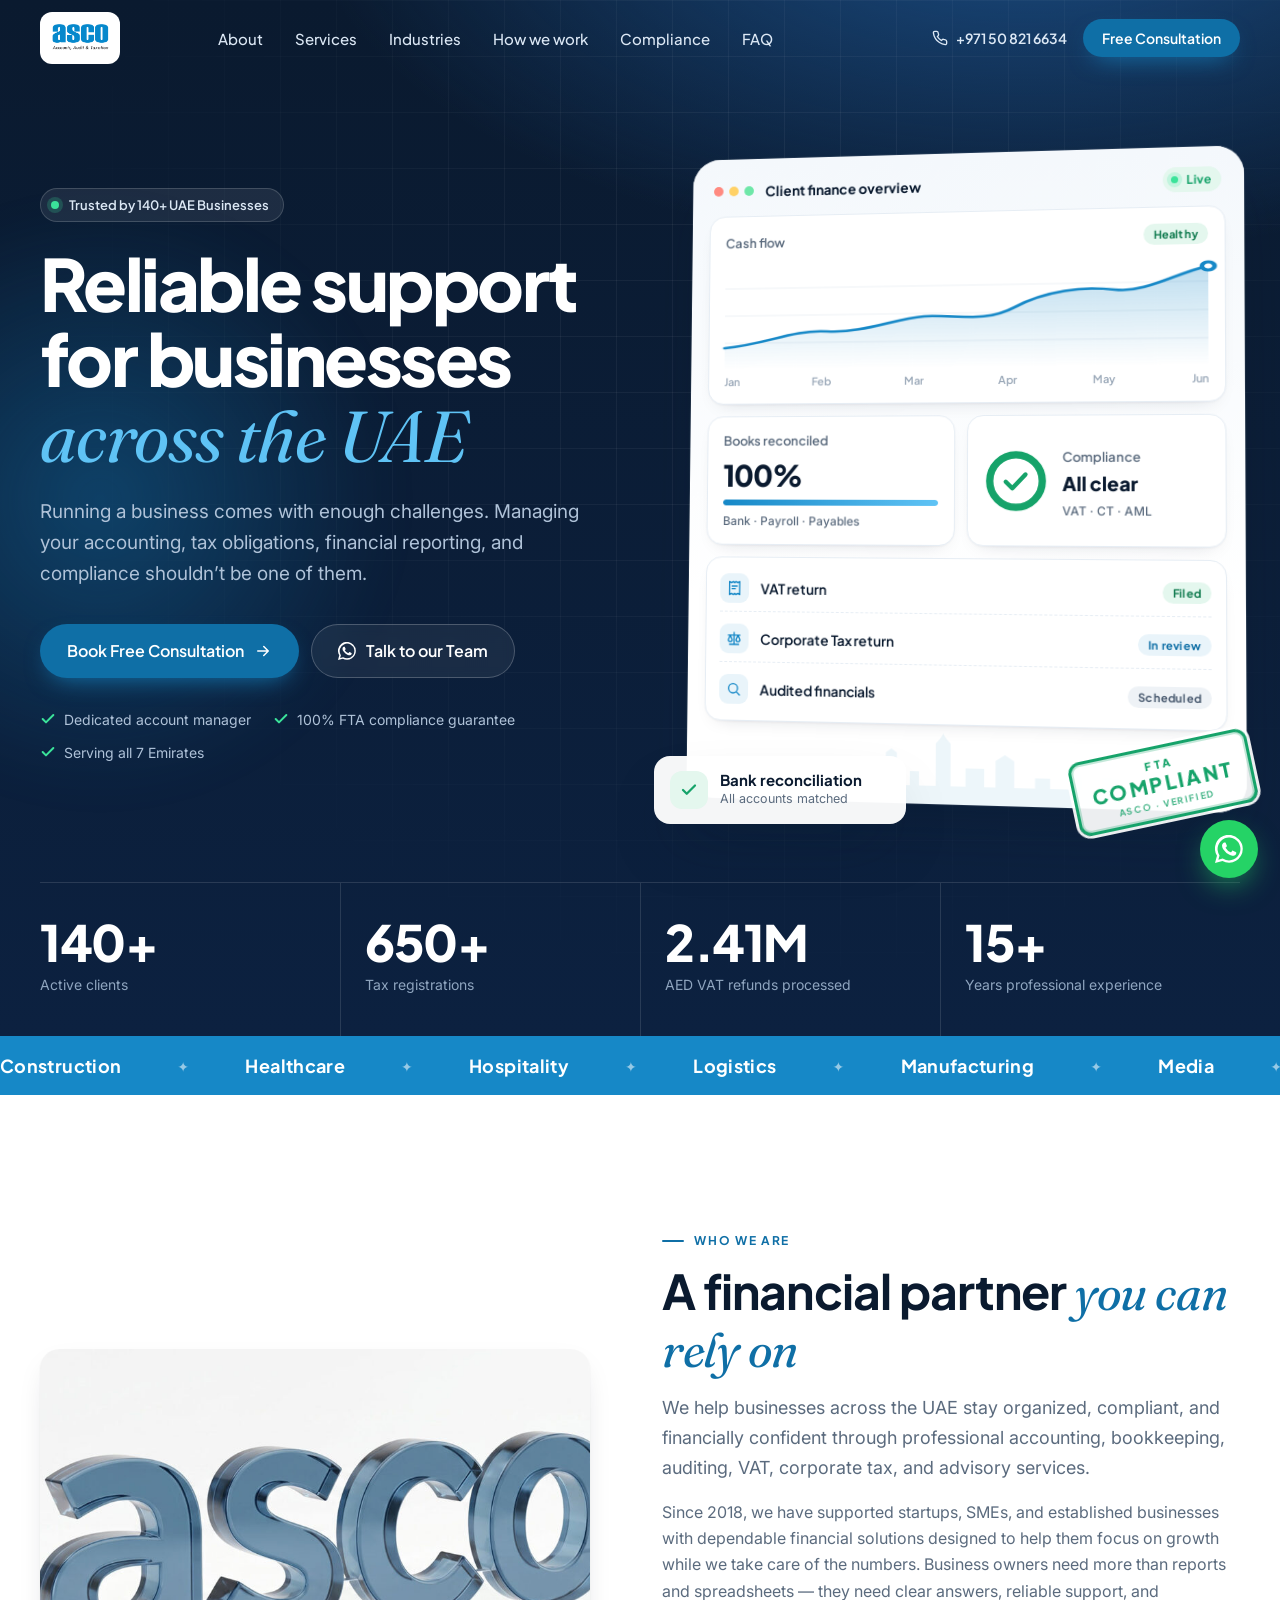
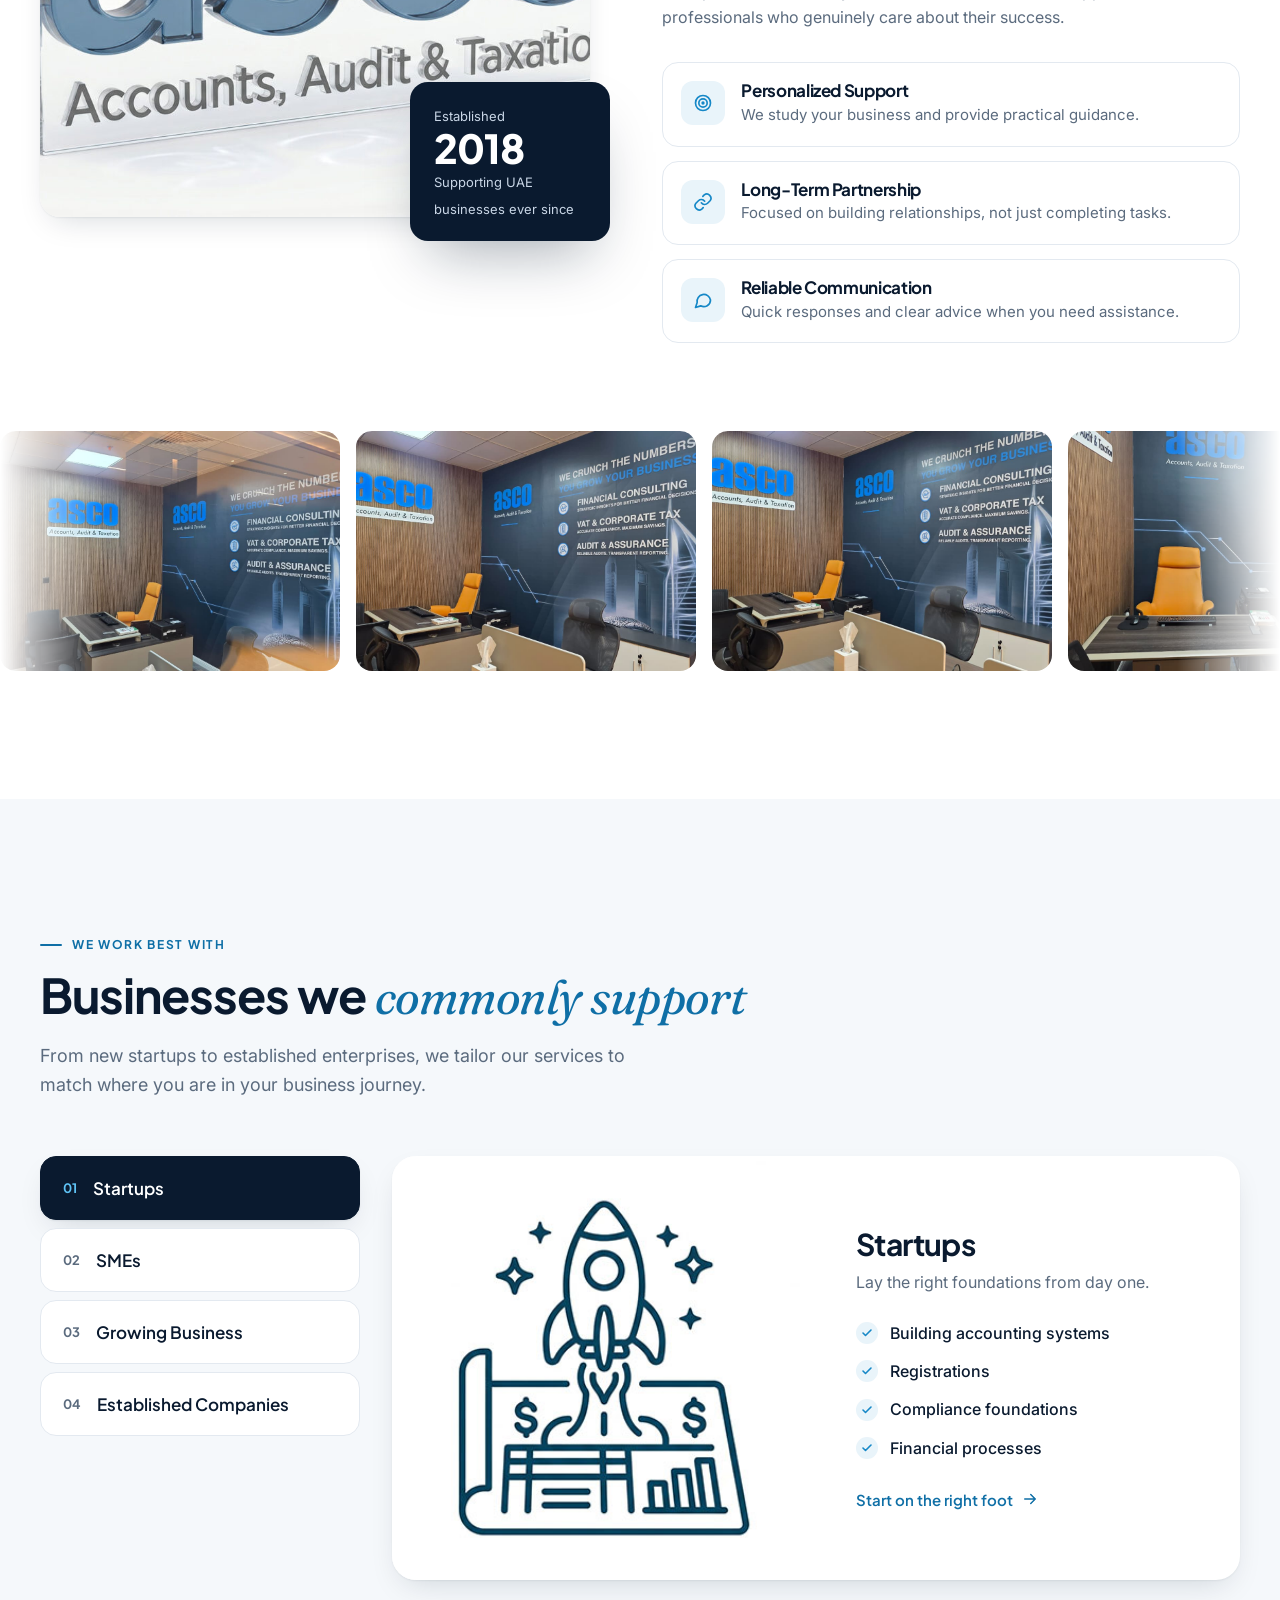
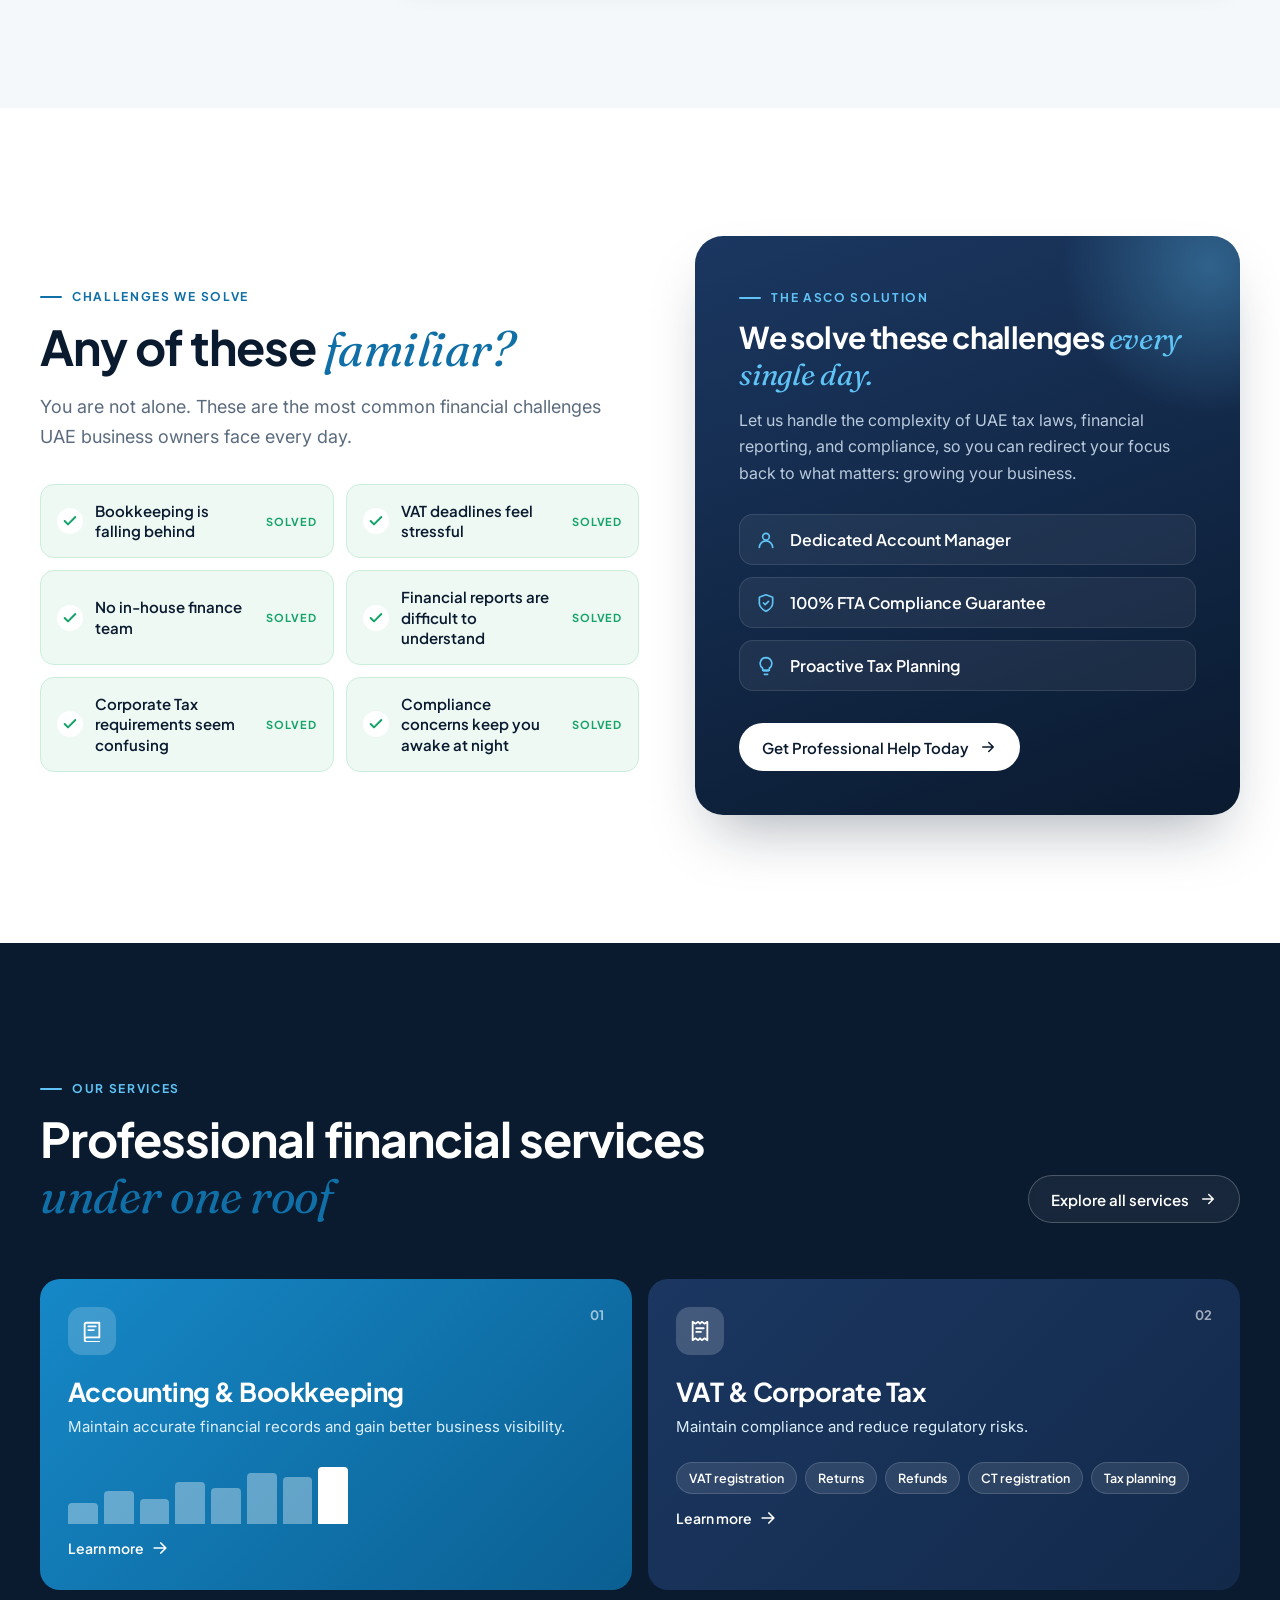
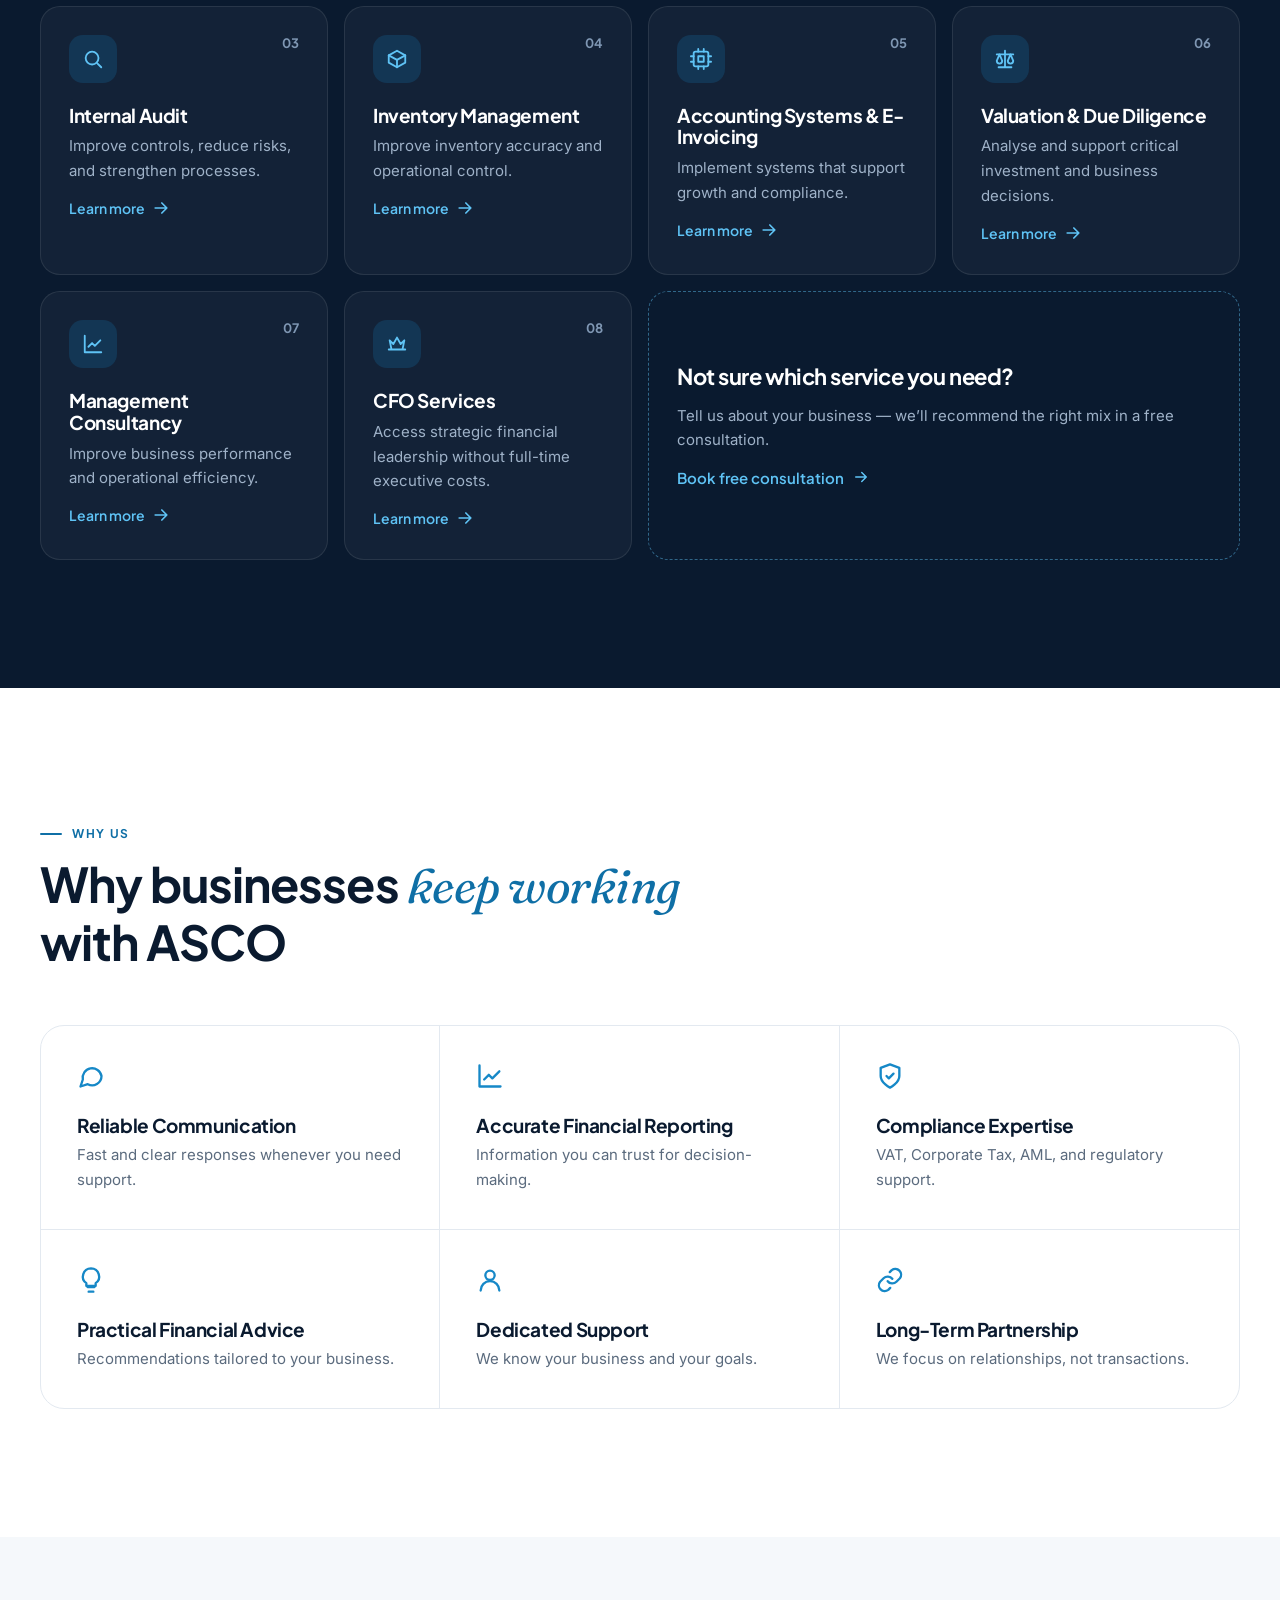
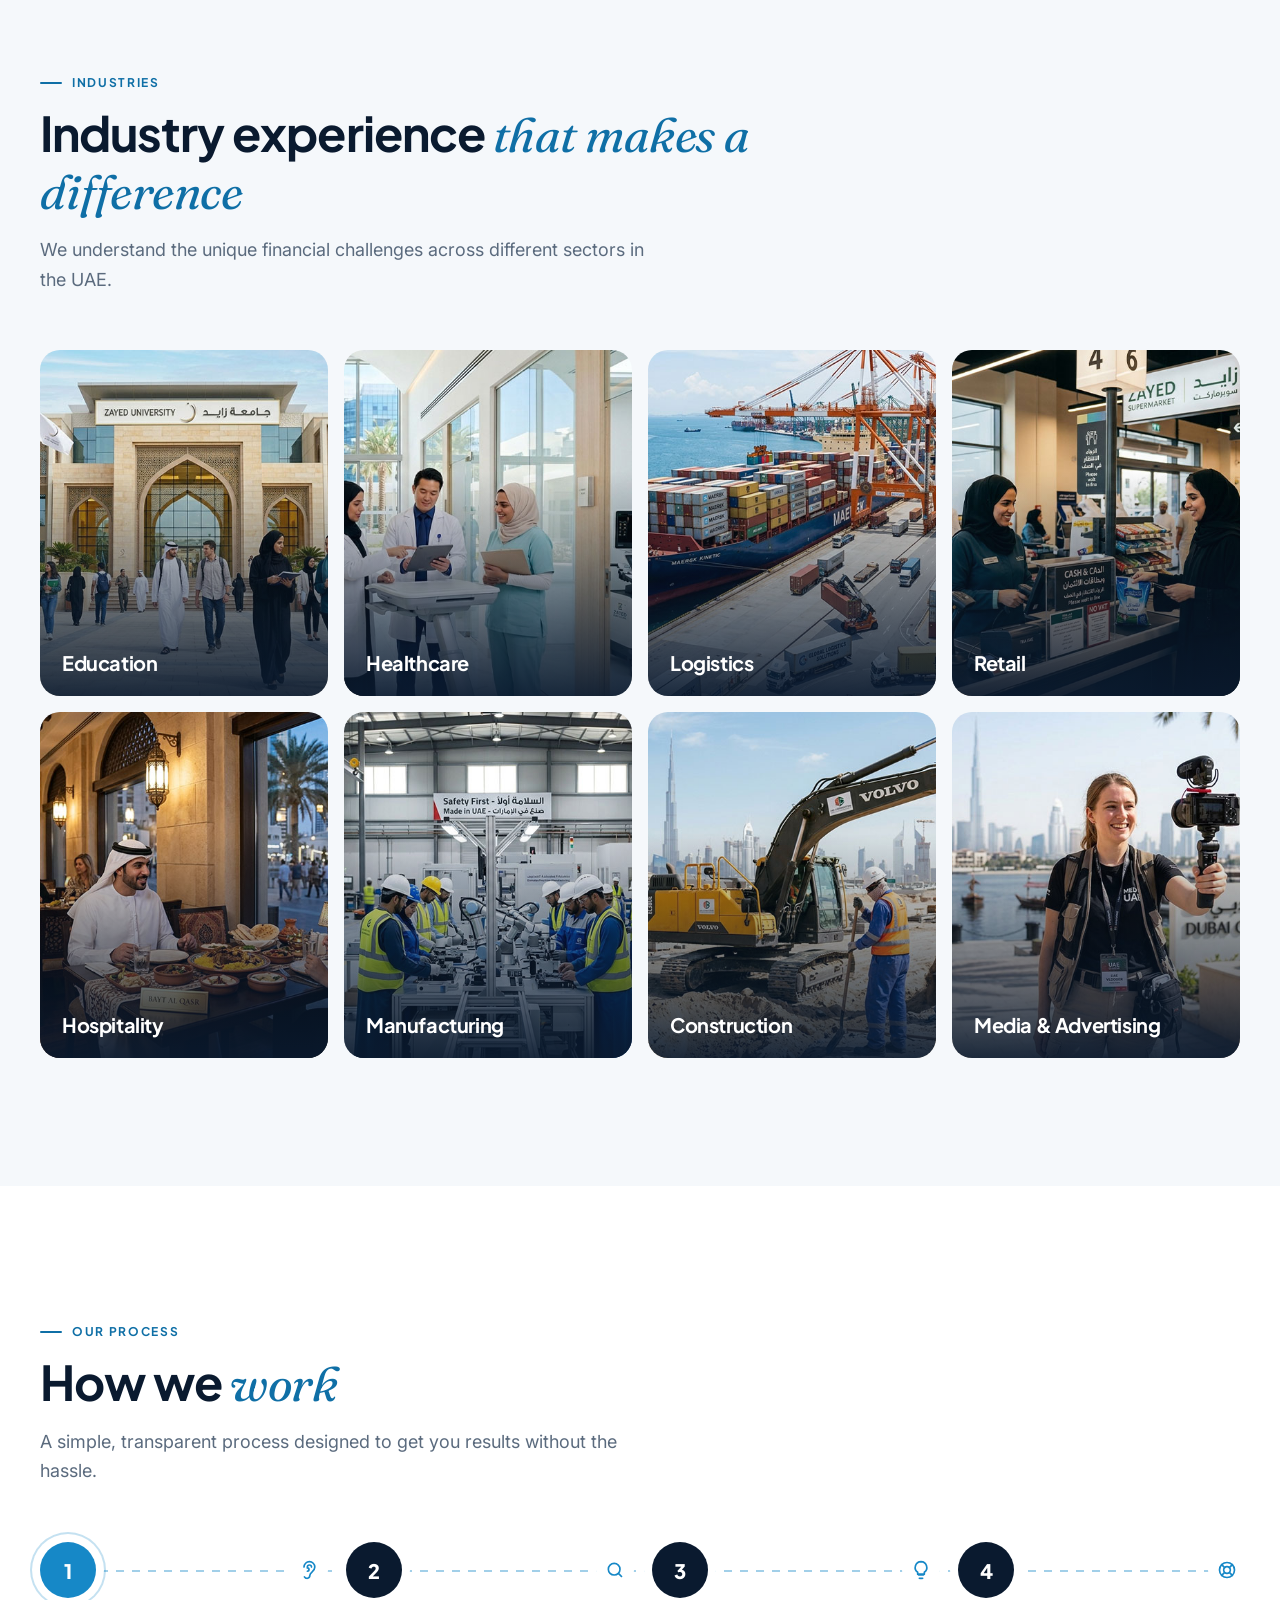
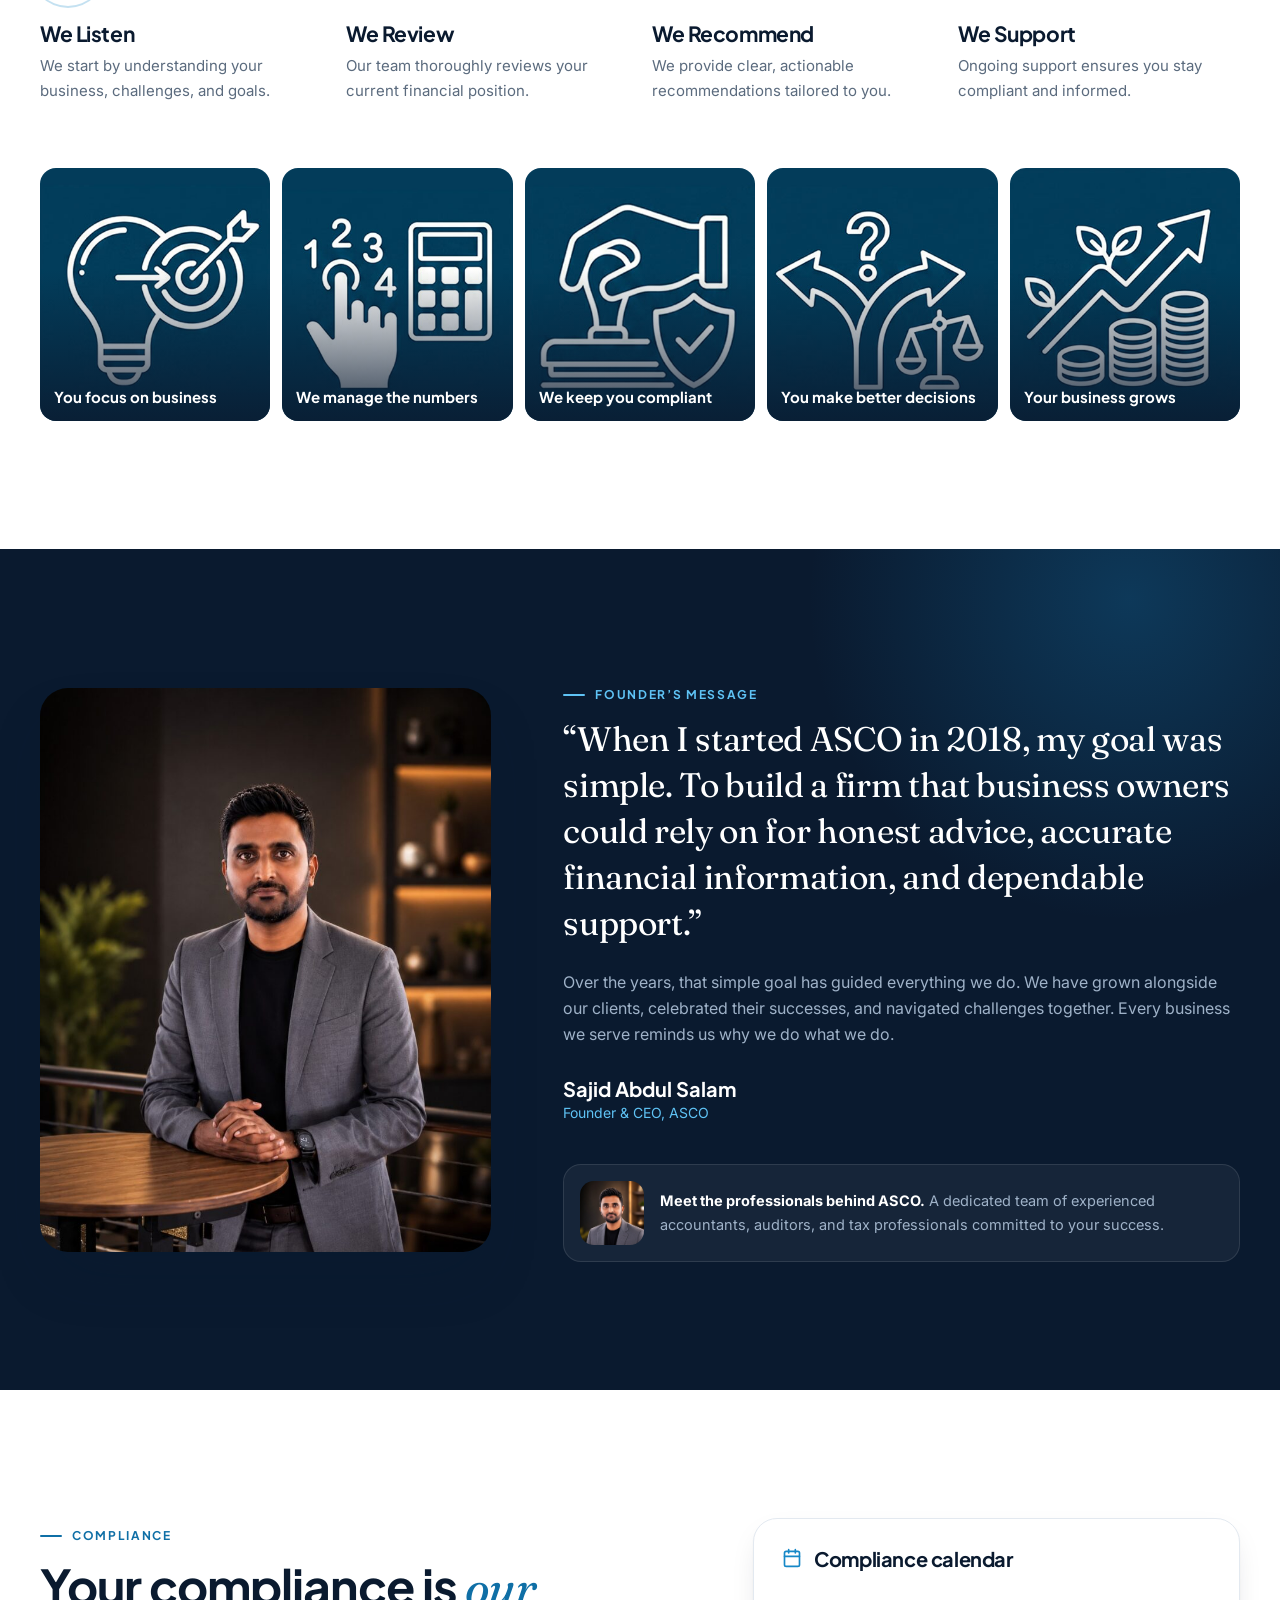
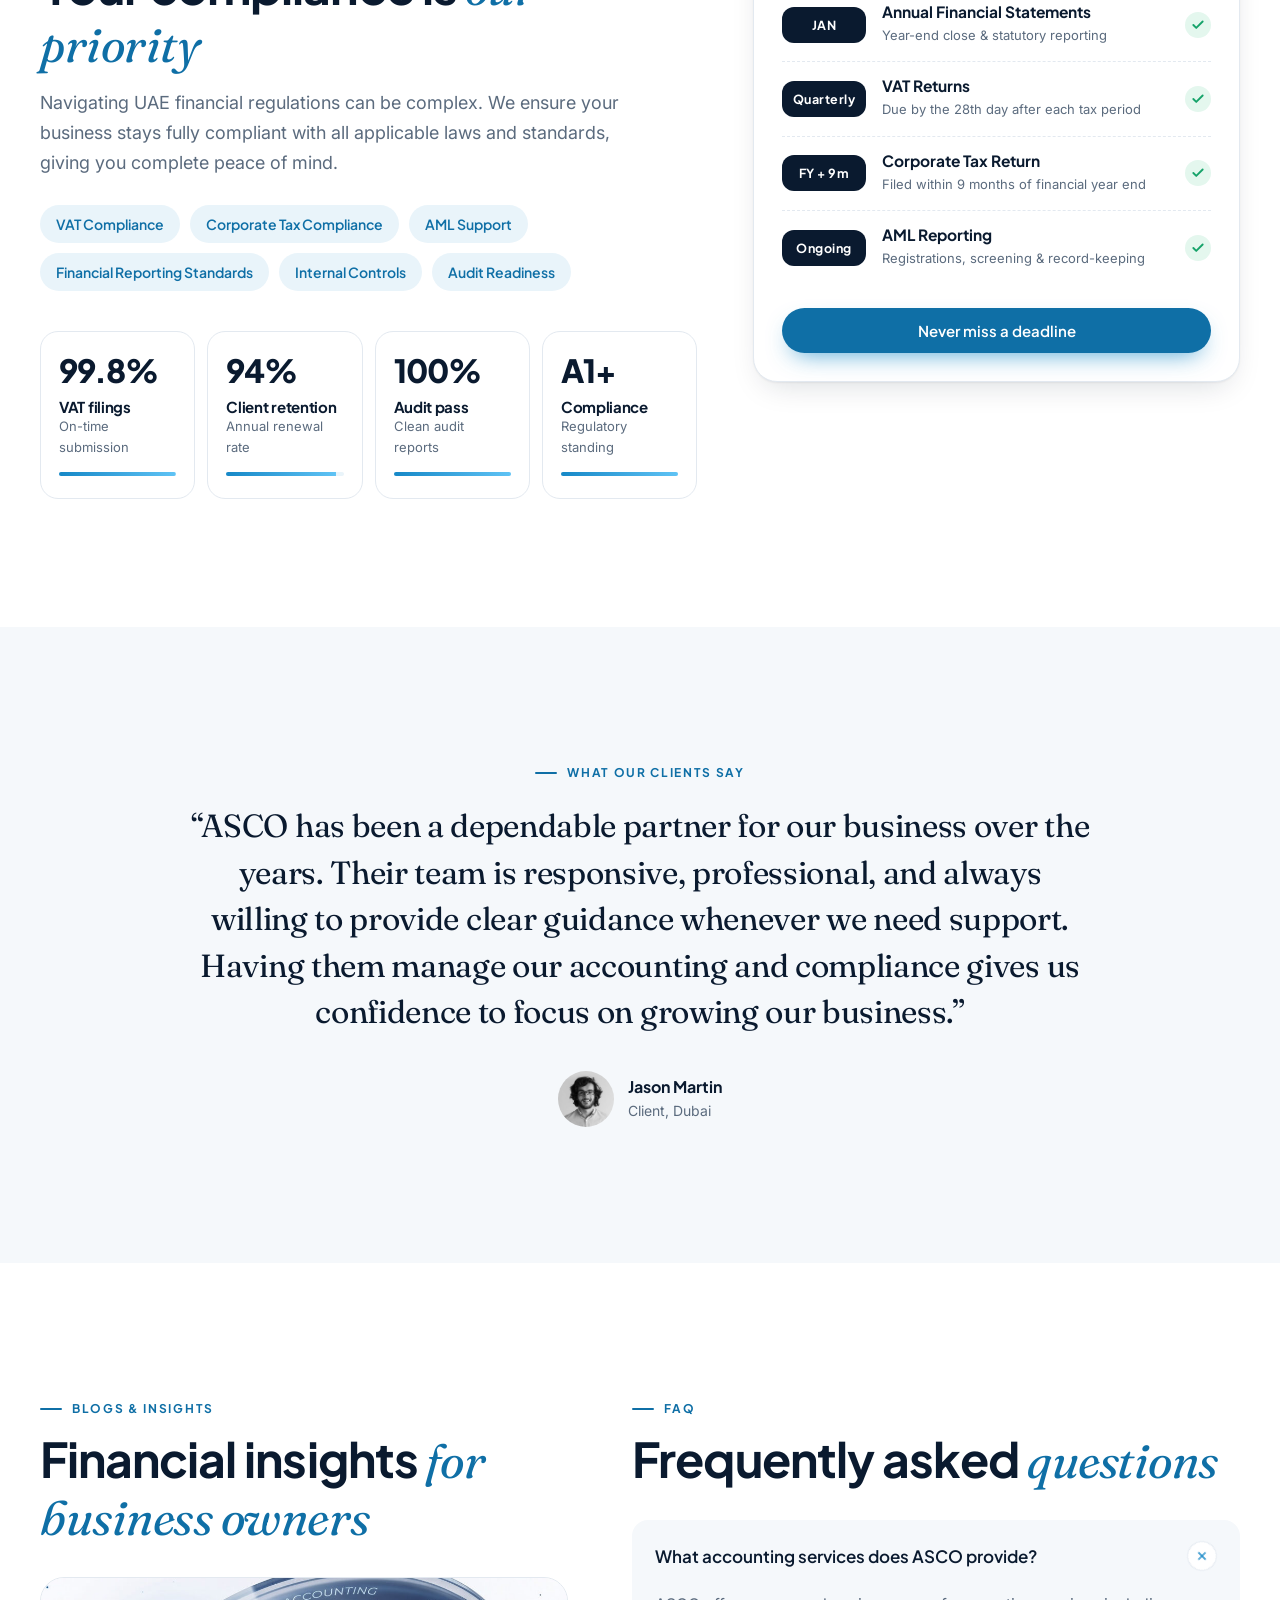
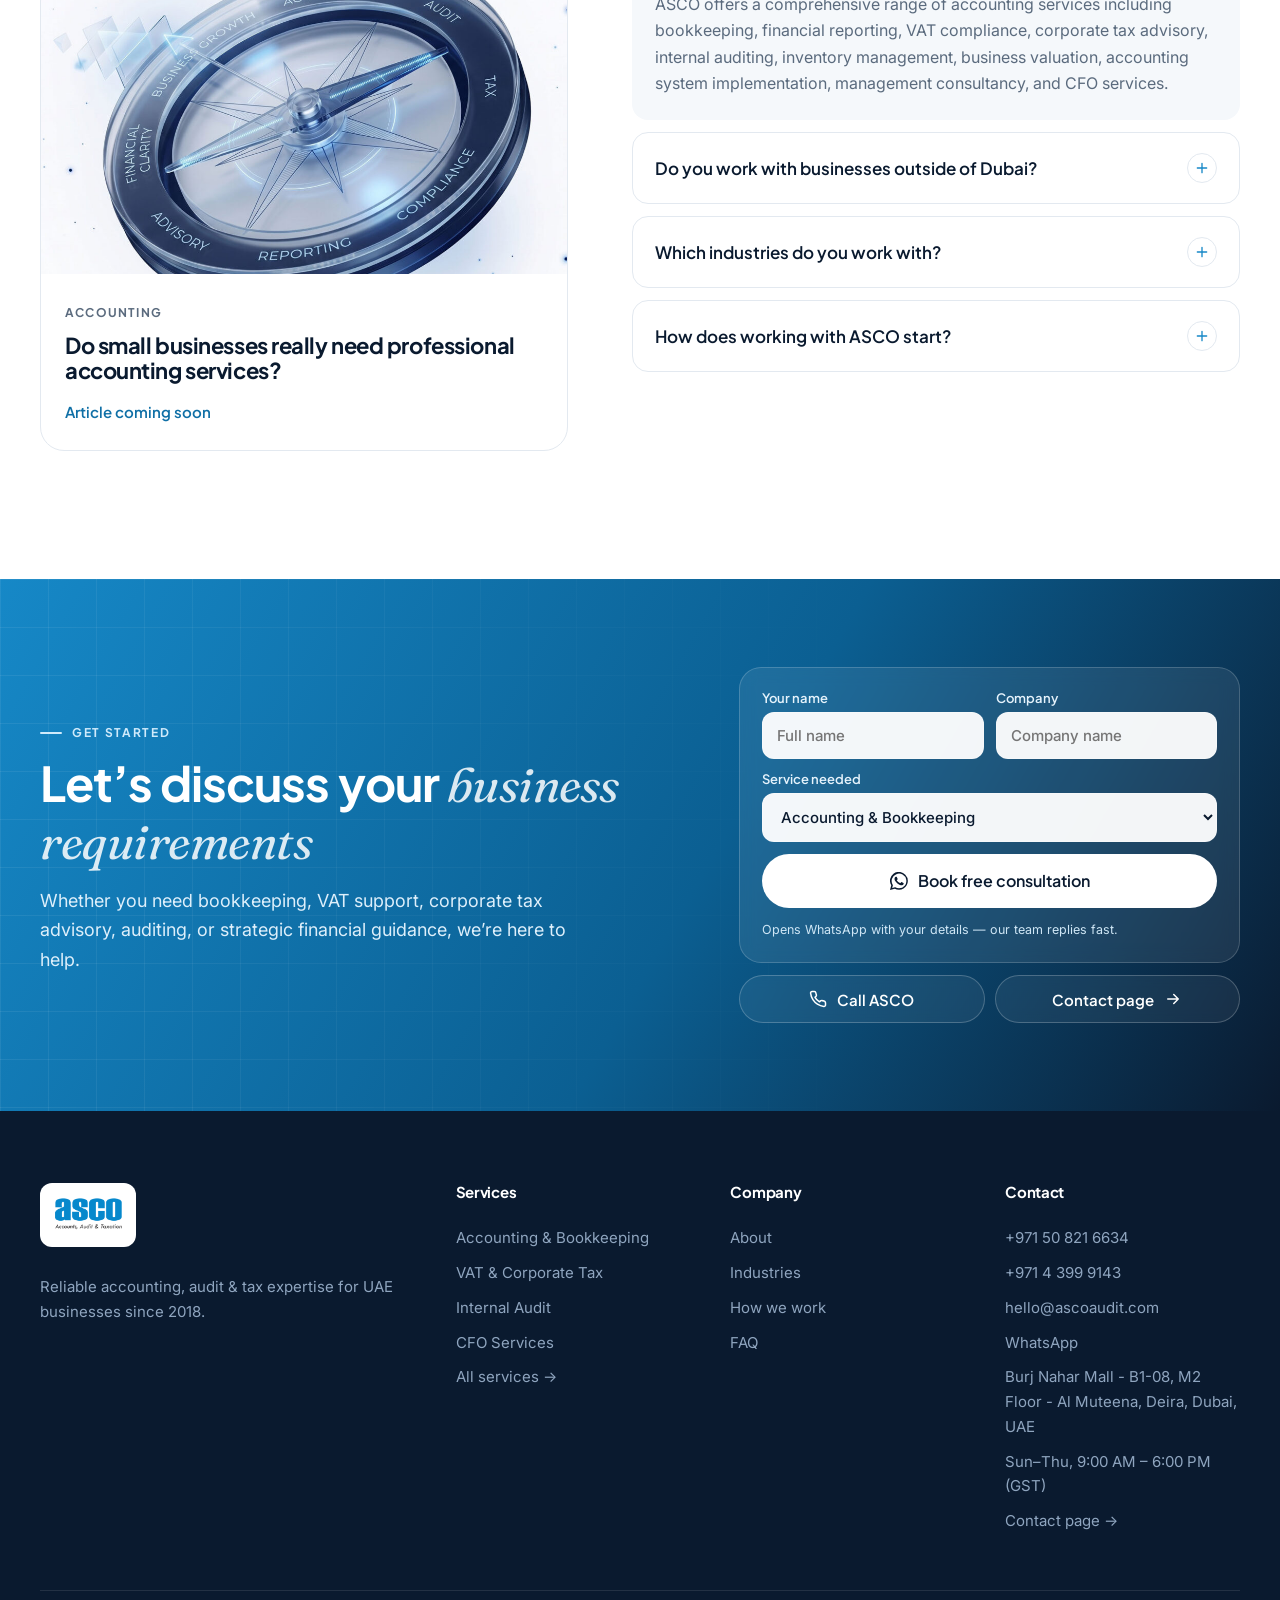
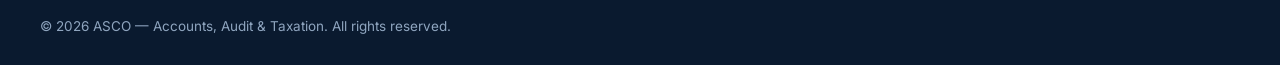
==== commit 453202e3: "Add in-site Services and Contact pages; stop linking to old WordPress site - /services/: all 8 servi" ====
--- a/index.html
+++ b/index.html
@@ -14,8 +14,9 @@
 <link rel="preconnect" href="https://fonts.gstatic.com" crossorigin>
 <link href="https://fonts.googleapis.com/css2?family=Fraunces:ital,opsz,wght@0,9..144,500;1,9..144,400;1,9..144,500&family=Inter:wght@400;500;600&family=Plus+Jakarta+Sans:wght@500;600;700;800&display=swap" rel="stylesheet">
 <link rel="stylesheet" href="assets/css/styles.css">
+<link rel="stylesheet" href="assets/css/pages.css">
 <script type="application/ld+json">
-{"@context":"https://schema.org","@type":"AccountingService","name":"ASCO — Accounts, Audit & Taxation","url":"https://ascoaudit.com/","logo":"https://ascoaudit.com/wp-content/uploads/2026/05/Asco-Logo.png","telephone":"+971508216634","foundingDate":"2018","areaServed":"United Arab Emirates","address":{"@type":"PostalAddress","addressLocality":"Dubai","addressCountry":"AE"},"founder":{"@type":"Person","name":"Sajid Abdul Salam"}}
+{"@context":"https://schema.org","@type":"AccountingService","name":"ASCO — Accounts, Audit & Taxation","url":"https://ascoaudit.com/","logo":"https://ascoaudit.com/wp-content/uploads/2026/05/Asco-Logo.png","telephone":"+971508216634","foundingDate":"2018","areaServed":"United Arab Emirates","email":"hello@ascoaudit.com","address":{"@type":"PostalAddress","streetAddress":"Burj Nahar Mall - B1-08, M2 Floor, Al Muteena, Deira","addressLocality":"Dubai","addressCountry":"AE"},"openingHours":"Su-Th 09:00-18:00","founder":{"@type":"Person","name":"Sajid Abdul Salam"}}
 </script>
 </head>
 <body>
@@ -287,7 +288,7 @@
         <span class="eyebrow eyebrow--light">Our services</span>
         <h2 class="h2">Professional financial services <em>under one roof</em></h2>
       </div>
-      <a href="https://ascoaudit.com/services/" class="btn btn--ghost">Explore all services <svg class="ic"><use href="#i-arrow"/></svg></a>
+      <a href="/services/" class="btn btn--ghost">Explore all services <svg class="ic"><use href="#i-arrow"/></svg></a>
     </div>
     <div class="bento">
       <article class="svc svc--feature reveal">
@@ -296,20 +297,20 @@
         <h3>Accounting &amp; Bookkeeping</h3>
         <p>Maintain accurate financial records and gain better business visibility.</p>
         <div class="svc__chart" aria-hidden="true"><i style="--h:35%"></i><i style="--h:55%"></i><i style="--h:42%"></i><i style="--h:70%"></i><i style="--h:60%"></i><i style="--h:85%"></i><i style="--h:78%"></i><i style="--h:96%"></i></div>
-      </article>
+      <a class="svc__more" href="/services/#accounting">Learn more <svg class="ic"><use href="#i-arrow"/></svg></a></article>
       <article class="svc svc--feature svc--alt reveal">
         <span class="svc__ic"><svg class="ic"><use href="#i-receipt"/></svg></span>
         <span class="svc__num">02</span>
         <h3>VAT &amp; Corporate Tax</h3>
         <p>Maintain compliance and reduce regulatory risks.</p>
         <div class="svc__tags"><span>VAT registration</span><span>Returns</span><span>Refunds</span><span>CT registration</span><span>Tax planning</span></div>
-      </article>
-      <article class="svc reveal"><span class="svc__ic"><svg class="ic"><use href="#i-search"/></svg></span><span class="svc__num">03</span><h3>Internal Audit</h3><p>Improve controls, reduce risks, and strengthen processes.</p></article>
-      <article class="svc reveal"><span class="svc__ic"><svg class="ic"><use href="#i-box"/></svg></span><span class="svc__num">04</span><h3>Inventory Management</h3><p>Improve inventory accuracy and operational control.</p></article>
-      <article class="svc reveal"><span class="svc__ic"><svg class="ic"><use href="#i-cpu"/></svg></span><span class="svc__num">05</span><h3>Accounting Systems &amp; E-Invoicing</h3><p>Implement systems that support growth and compliance.</p></article>
-      <article class="svc reveal"><span class="svc__ic"><svg class="ic"><use href="#i-scale"/></svg></span><span class="svc__num">06</span><h3>Valuation &amp; Due Diligence</h3><p>Analyse and support critical investment and business decisions.</p></article>
-      <article class="svc reveal"><span class="svc__ic"><svg class="ic"><use href="#i-chart"/></svg></span><span class="svc__num">07</span><h3>Management Consultancy</h3><p>Improve business performance and operational efficiency.</p></article>
-      <article class="svc reveal"><span class="svc__ic"><svg class="ic"><use href="#i-crown"/></svg></span><span class="svc__num">08</span><h3>CFO Services</h3><p>Access strategic financial leadership without full-time executive costs.</p></article>
+      <a class="svc__more" href="/services/#vat-corporate-tax">Learn more <svg class="ic"><use href="#i-arrow"/></svg></a></article>
+      <article class="svc reveal"><span class="svc__ic"><svg class="ic"><use href="#i-search"/></svg></span><span class="svc__num">03</span><h3>Internal Audit</h3><p>Improve controls, reduce risks, and strengthen processes.</p><a class="svc__more" href="/services/#internal-audit">Learn more <svg class="ic"><use href="#i-arrow"/></svg></a></article>
+      <article class="svc reveal"><span class="svc__ic"><svg class="ic"><use href="#i-box"/></svg></span><span class="svc__num">04</span><h3>Inventory Management</h3><p>Improve inventory accuracy and operational control.</p><a class="svc__more" href="/services/#inventory">Learn more <svg class="ic"><use href="#i-arrow"/></svg></a></article>
+      <article class="svc reveal"><span class="svc__ic"><svg class="ic"><use href="#i-cpu"/></svg></span><span class="svc__num">05</span><h3>Accounting Systems &amp; E-Invoicing</h3><p>Implement systems that support growth and compliance.</p><a class="svc__more" href="/services/#e-invoicing">Learn more <svg class="ic"><use href="#i-arrow"/></svg></a></article>
+      <article class="svc reveal"><span class="svc__ic"><svg class="ic"><use href="#i-scale"/></svg></span><span class="svc__num">06</span><h3>Valuation &amp; Due Diligence</h3><p>Analyse and support critical investment and business decisions.</p><a class="svc__more" href="/services/#valuation">Learn more <svg class="ic"><use href="#i-arrow"/></svg></a></article>
+      <article class="svc reveal"><span class="svc__ic"><svg class="ic"><use href="#i-chart"/></svg></span><span class="svc__num">07</span><h3>Management Consultancy</h3><p>Improve business performance and operational efficiency.</p><a class="svc__more" href="/services/#consultancy">Learn more <svg class="ic"><use href="#i-arrow"/></svg></a></article>
+      <article class="svc reveal"><span class="svc__ic"><svg class="ic"><use href="#i-crown"/></svg></span><span class="svc__num">08</span><h3>CFO Services</h3><p>Access strategic financial leadership without full-time executive costs.</p><a class="svc__more" href="/services/#cfo">Learn more <svg class="ic"><use href="#i-arrow"/></svg></a></article>
       <a href="#contact" class="svc svc--cta reveal"><h3>Not sure which service you need?</h3><p>Tell us about your business — we’ll recommend the right mix in a free consultation.</p><span class="link-arrow" style="color:var(--sky)">Book free consultation <svg class="ic"><use href="#i-arrow"/></svg></span></a>
     </div>
   </div>
@@ -446,10 +447,10 @@
     <div class="reveal">
       <span class="eyebrow">Blogs &amp; insights</span>
       <h2 class="h2">Financial insights <em>for business owners</em></h2>
-      <a class="post" href="https://ascoaudit.com/do-small-businesses-really-need-professional-accounting-services/">
+      <div class="post post--soon">
         <img src="assets/img/FIn-part-1024x1024.jpg" alt="" loading="lazy">
-        <div><span class="post__tag">Accounting</span><h3>Do small businesses really need professional accounting services?</h3><span class="link-arrow">Read more <svg class="ic"><use href="#i-arrow"/></svg></span></div>
-      </a>
+        <div><span class="post__tag">Accounting</span><h3>Do small businesses really need professional accounting services?</h3><span class="link-arrow">Article coming soon</span></div>
+      </div>
     </div>
     <div class="reveal">
       <span class="eyebrow">FAQ</span>
@@ -485,7 +486,7 @@
       </form>
       <div class="cta__alt">
         <a href="tel:+971508216634" class="btn btn--ghost"><svg class="ic"><use href="#i-phone"/></svg>Call ASCO</a>
-        <a href="https://ascoaudit.com/contact" class="btn btn--ghost">Contact page <svg class="ic"><use href="#i-arrow"/></svg></a>
+        <a href="/contact/" class="btn btn--ghost">Contact page <svg class="ic"><use href="#i-arrow"/></svg></a>
       </div>
     </div>
   </div>
@@ -499,9 +500,9 @@
       <img src="assets/img/Asco-Logo.png" alt="ASCO" width="110" height="77">
       <p>Reliable accounting, audit &amp; tax expertise for UAE businesses since 2018.</p>
     </div>
-    <div><h4>Services</h4><a href="#services">Accounting &amp; Bookkeeping</a><a href="#services">VAT &amp; Corporate Tax</a><a href="#services">Internal Audit</a><a href="#services">CFO Services</a></div>
+    <div><h4>Services</h4><a href="/services/#accounting">Accounting &amp; Bookkeeping</a><a href="/services/#vat-corporate-tax">VAT &amp; Corporate Tax</a><a href="/services/#internal-audit">Internal Audit</a><a href="/services/#cfo">CFO Services</a><a href="/services/">All services →</a></div>
     <div><h4>Company</h4><a href="#about">About</a><a href="#industries">Industries</a><a href="#process">How we work</a><a href="#faq">FAQ</a></div>
-    <div><h4>Contact</h4><a href="tel:+971508216634">+971 50 821 6634</a><a href="https://wa.me/971508216634" target="_blank" rel="noopener">WhatsApp</a><span>Dubai, United Arab Emirates</span></div>
+    <div><h4>Contact</h4><a href="tel:+971508216634">+971 50 821 6634</a><a href="tel:+97143999143">+971 4 399 9143</a><a href="mailto:hello@ascoaudit.com">hello@ascoaudit.com</a><a href="https://wa.me/971508216634" target="_blank" rel="noopener">WhatsApp</a><span>Burj Nahar Mall - B1-08, M2 Floor - Al Muteena, Deira, Dubai, UAE</span><span>Sun–Thu, 9:00 AM – 6:00 PM (GST)</span><a href="/contact/">Contact page →</a></div>
   </div>
   <div class="container footer__base"><span>© <span id="yr">2026</span> ASCO — Accounts, Audit &amp; Taxation. All rights reserved.</span></div>
 </footer>
--- a/assets/css/pages.css
+++ b/assets/css/pages.css
@@ -0,0 +1,69 @@
+/* ===== Inner pages: /services/ and /contact/ ===== */
+.page-hero{position:relative;background:radial-gradient(900px 480px at 85% -10%,#1B4E86 0%,transparent 60%),linear-gradient(180deg,var(--ink) 0%,#0C2140 100%);color:#C9D6E6;padding:150px 0 72px;overflow:hidden;isolation:isolate}
+.page-hero .hero__grid{opacity:.8}
+.crumbs{display:flex;gap:8px;font:600 13px var(--display);color:#8FA5BF;margin-bottom:18px}
+.crumbs a:hover{color:#fff}
+.page-hero h1{font-size:clamp(36px,5vw,60px);font-weight:800;color:#fff;letter-spacing:-.03em;line-height:1.06;max-width:820px}
+.page-hero h1 em{color:var(--sky)}
+.page-hero p{font-size:18px;color:#AFC2D8;max-width:620px;margin-top:18px}
+.jump{display:flex;flex-wrap:wrap;gap:10px;margin-top:32px}
+.jump a{padding:10px 16px;border-radius:999px;font:600 14px var(--display);color:#DCE8F5;background:rgba(255,255,255,.07);border:1px solid rgba(255,255,255,.16);transition:background-color .2s ease,color .2s ease}
+.jump a:hover{background:rgba(255,255,255,.16);color:#fff}
+
+/* intro */
+.intro{display:grid;grid-template-columns:1.2fr 1fr;gap:56px;align-items:start}
+.intro p{color:var(--muted);margin-top:14px;font-size:17px}
+.intro__card{background:var(--tint);border-radius:24px;padding:36px}
+.intro__card h2{font-size:26px;margin-bottom:6px}
+
+/* service rows */
+.svc-row{display:grid;grid-template-columns:1fr 1.1fr;gap:64px;align-items:center;padding:56px 0;border-top:1px solid var(--line);scroll-margin-top:90px}
+.svc-row:first-child{border-top:0;padding-top:0}
+.svc-row:nth-child(even) .svc-row__media{order:2}
+.svc-row__media{border-radius:28px;overflow:hidden;background:#E9F2FA;box-shadow:var(--shadow)}
+.svc-row__media img{width:100%;aspect-ratio:1/1;object-fit:cover;transition:transform .6s var(--ease)}
+.svc-row:hover .svc-row__media img{transform:scale(1.03)}
+.svc-row__num{font:800 14px var(--display);color:var(--blue-text);letter-spacing:.1em}
+.svc-row h2{font-size:clamp(28px,3.2vw,40px);margin:10px 0 14px}
+.svc-row p{color:var(--muted);font-size:17px}
+.svc-row .checklist{grid-template-columns:1fr 1fr;margin:26px 0 30px}
+.svc-row__actions{display:flex;flex-wrap:wrap;gap:12px}
+
+/* contact */
+.contact-grid{display:grid;grid-template-columns:1fr 1.15fr;gap:48px;align-items:start}
+.info-cards{display:grid;gap:14px;margin-top:28px}
+.info-card{display:flex;gap:16px;align-items:flex-start;padding:20px;border:1px solid var(--line);border-radius:18px}
+.info-card h3{font-size:16px;margin-bottom:4px}
+.info-card p,.info-card a{color:var(--muted);font-size:15.5px}
+.info-card a:hover{color:var(--blue-text)}
+.info-card .pillars__ic{flex:none}
+.enquiry{background:var(--ink);border-radius:28px;padding:36px;color:#C9D6E6;box-shadow:var(--shadow-lg);scroll-margin-top:100px}
+.enquiry h2{color:#fff;font-size:28px}
+.enquiry > p{margin:8px 0 22px;color:#9FB2C8}
+.enquiry .lead-form{background:transparent;border:0;padding:0;backdrop-filter:none}
+.lead-form textarea{font:500 15px var(--font);padding:13px 14px;border-radius:12px;border:1px solid rgba(255,255,255,.25);background:rgba(255,255,255,.95);color:var(--ink);width:100%;min-height:110px;resize:vertical}
+.map{border-radius:24px;overflow:hidden;border:1px solid var(--line);box-shadow:var(--shadow);aspect-ratio:21/9;background:var(--tint)}
+.map iframe{width:100%;height:100%;border:0;display:block}
+.notsure{display:grid;grid-template-columns:1.3fr 1fr;gap:40px;align-items:center;background:var(--tint);border-radius:28px;padding:44px}
+.notsure p{color:var(--muted);margin-top:12px;font-size:17px}
+.notsure__actions{display:grid;gap:12px}
+
+/* homepage: service cards link to their detail */
+.svc__more{display:inline-flex;align-items:center;gap:6px;margin-top:14px;font:600 14px var(--display);color:var(--sky)}
+.svc__more::after{content:"";position:absolute;inset:0;border-radius:inherit}
+.svc--feature .svc__more{color:#fff}
+.post--soon .post__tag{color:var(--muted)}
+
+@media (max-width:1080px){
+  .intro,.contact-grid,.notsure{grid-template-columns:1fr}
+  .svc-row{grid-template-columns:1fr;gap:28px}
+  .svc-row:nth-child(even) .svc-row__media{order:0}
+  .svc-row__media{max-width:520px}
+}
+@media (max-width:760px){
+  .page-hero{padding:118px 0 56px}
+  .svc-row .checklist{grid-template-columns:1fr}
+  .svc-row__actions .btn{width:100%}
+  .enquiry,.notsure{padding:26px}
+  .map{aspect-ratio:4/3}
+}
